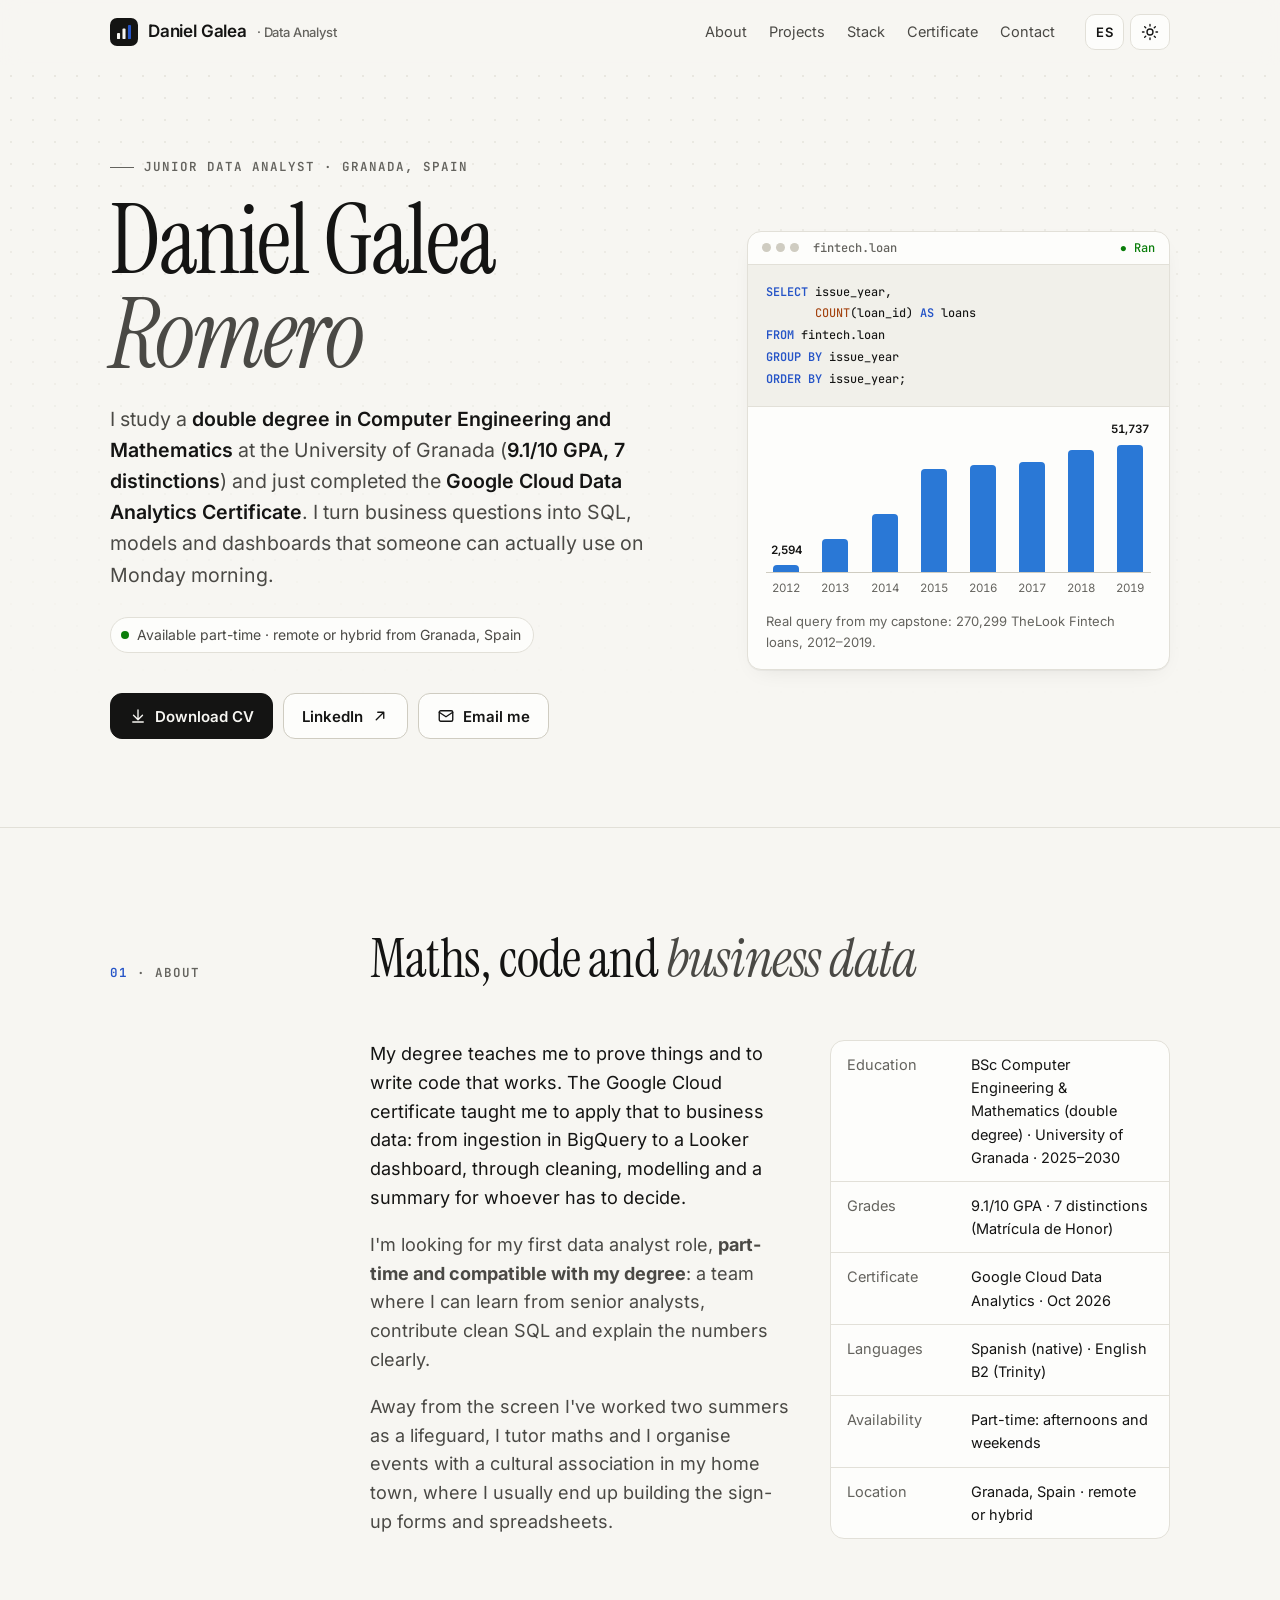
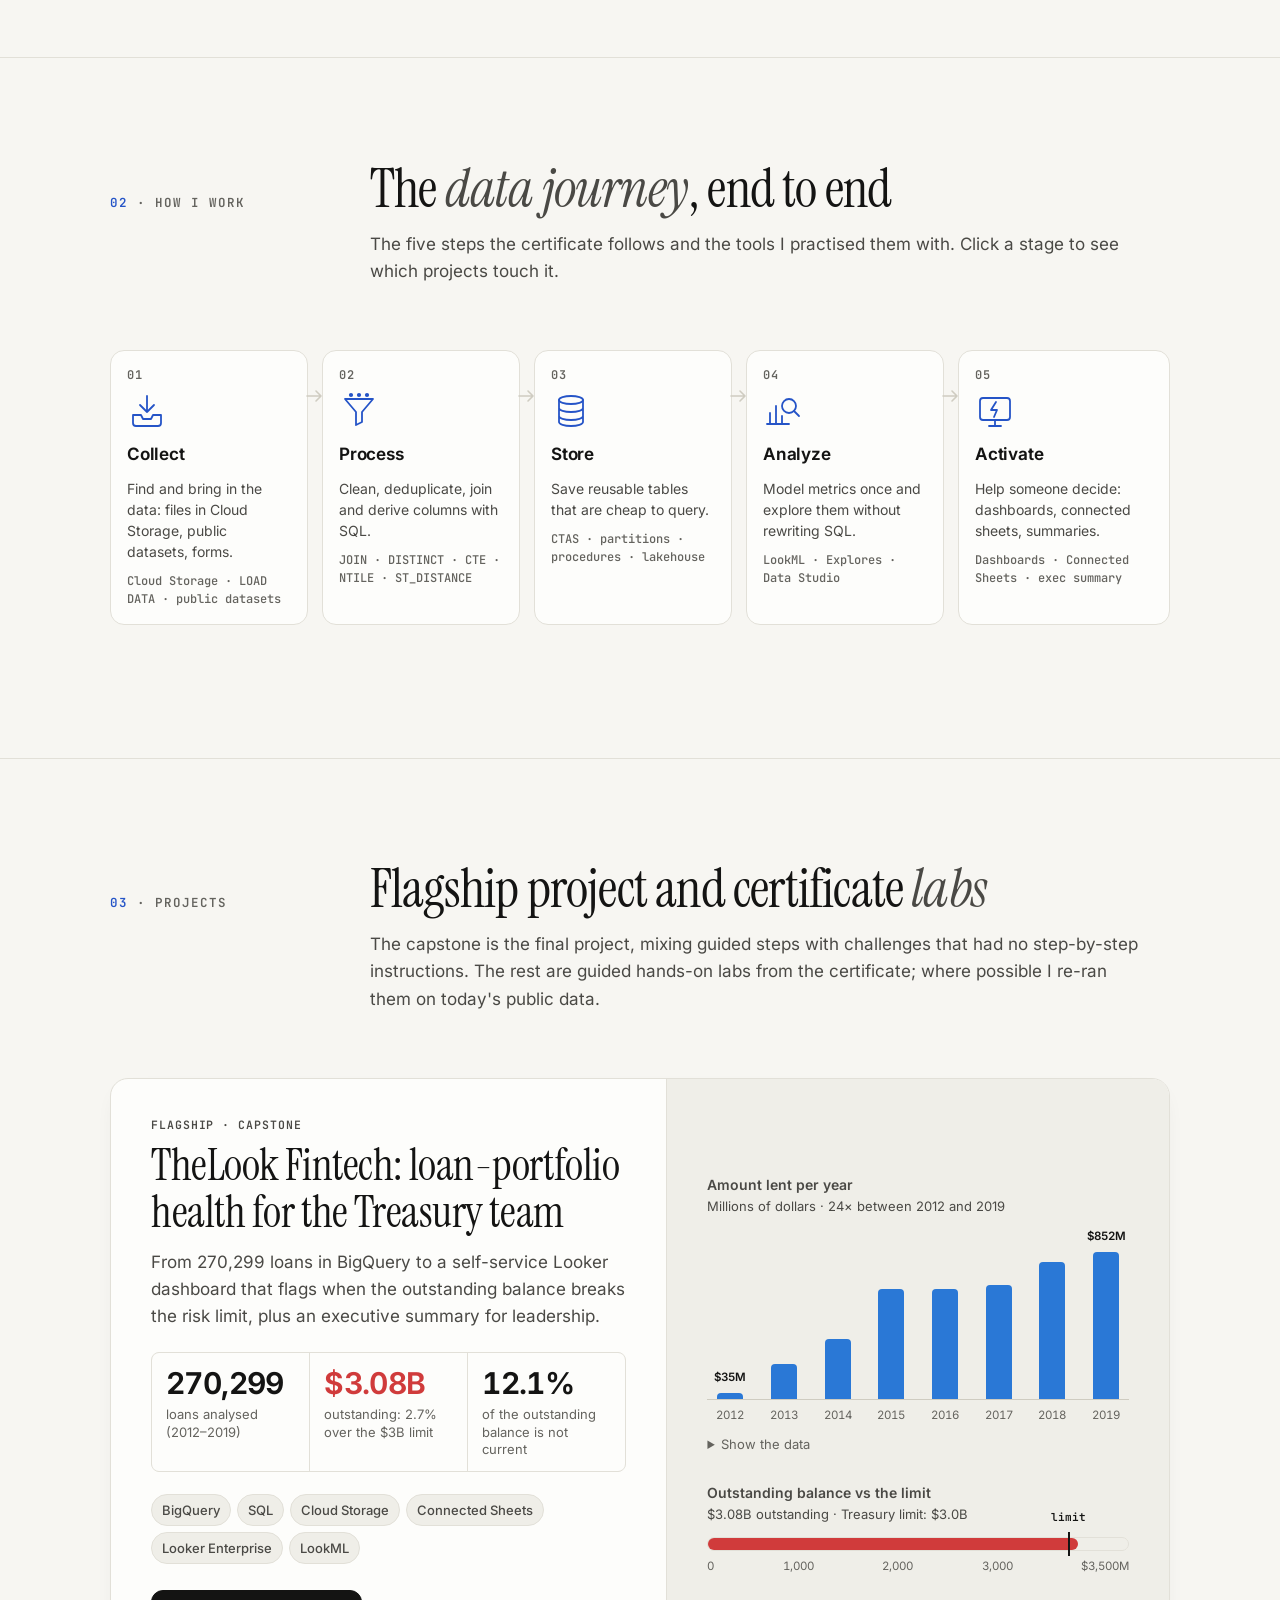
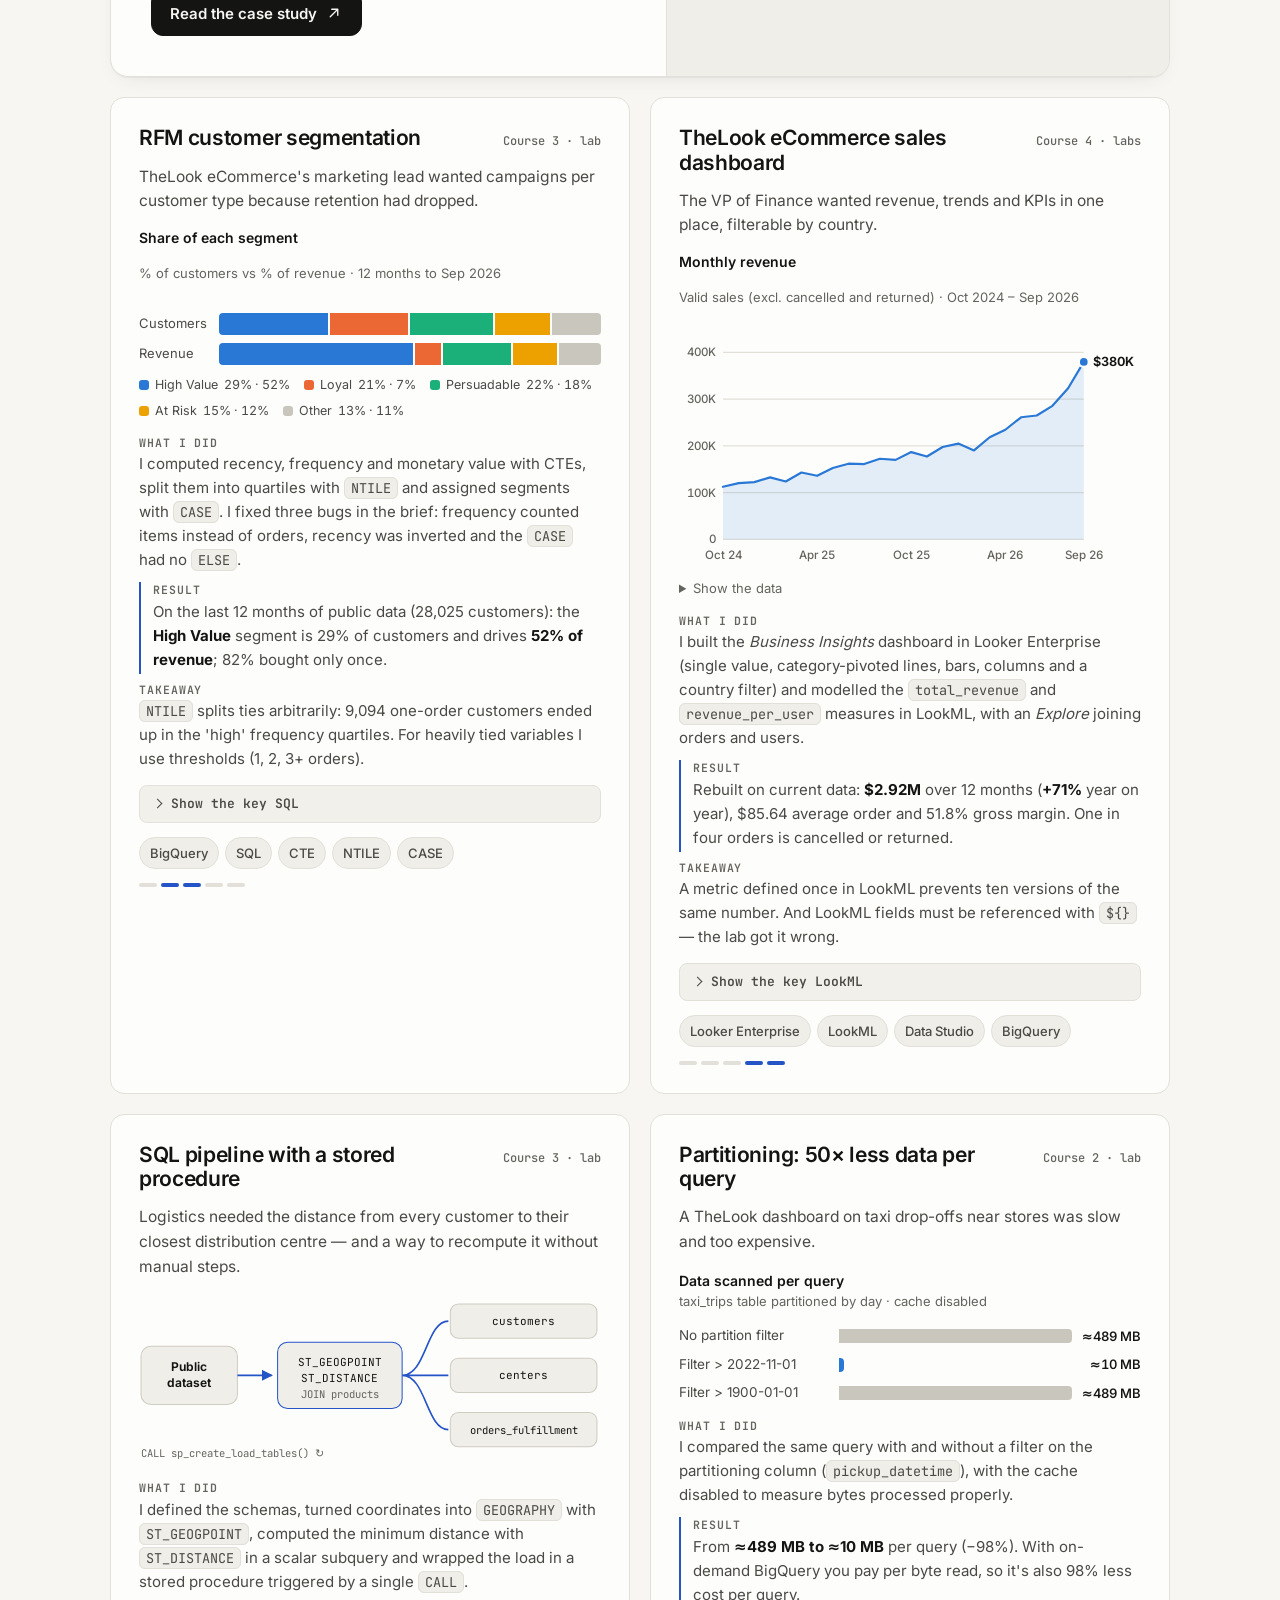
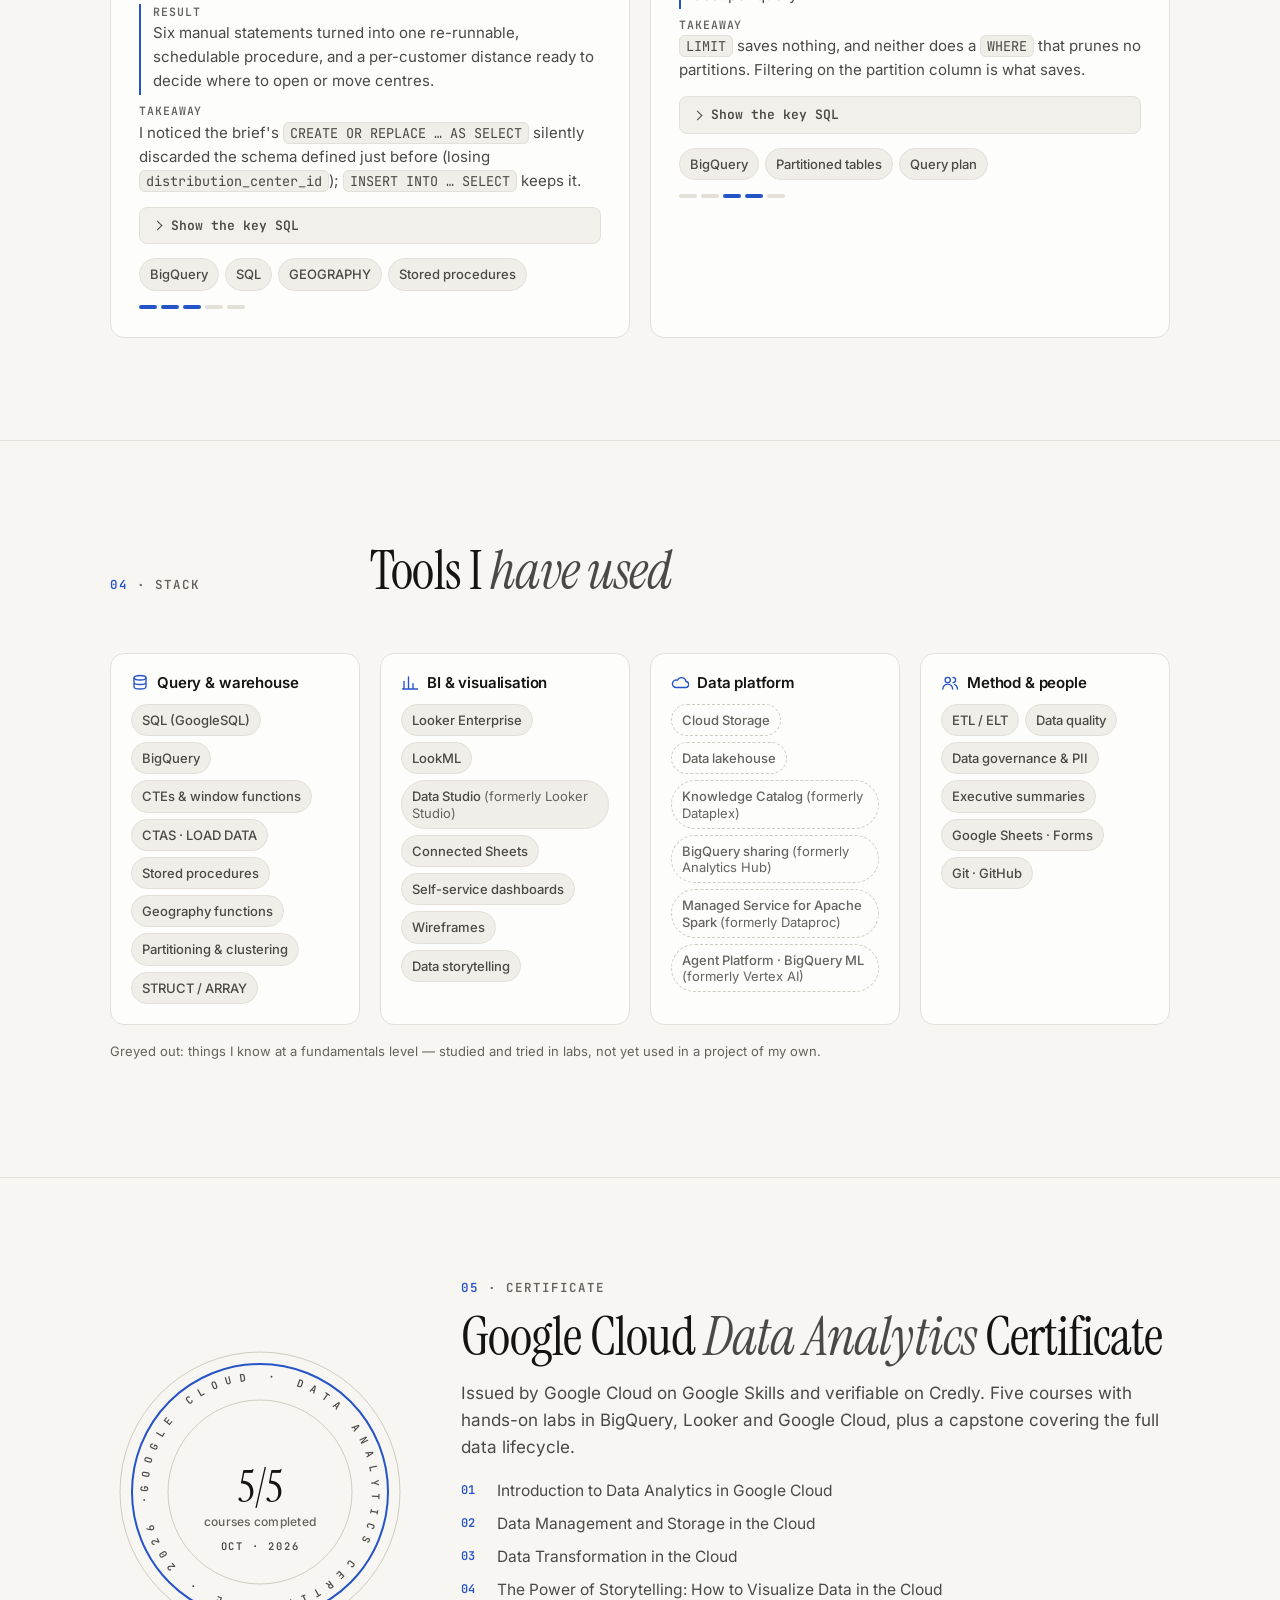
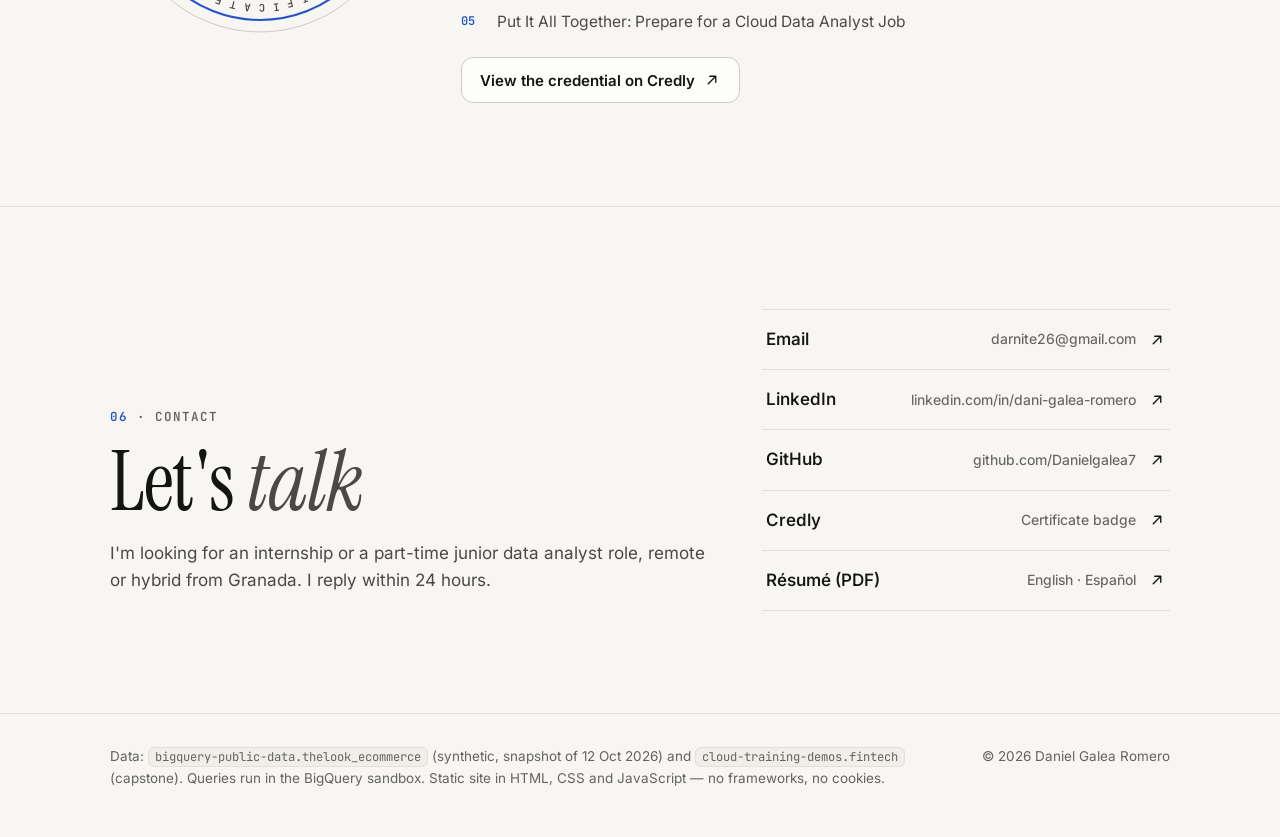
==== en/index.html @ 813756c8 "Portfolio de datos: caso TheLook Fintech, proyectos y CV (ES/EN) Co-Authored-By: Claude Opus 5.5 <no" ====
<!doctype html>
<html lang="en">
<head>
<meta charset="utf-8">
<meta name="viewport" content="width=device-width, initial-scale=1">
<title>Daniel Galea Romero · Junior Data Analyst (Google Cloud)</title>
<meta name="description" content="Portfolio of Daniel Galea Romero: Computer Engineering &amp; Mathematics student (University of Granada) with the Google Cloud Data Analytics Certificate. SQL, BigQuery, Looker and LookML on real data.">
<link rel="canonical" href="https://danielgalea7.github.io/en/">
<link rel="alternate" hreflang="en" href="https://danielgalea7.github.io/en/">
<link rel="alternate" hreflang="es" href="https://danielgalea7.github.io/">
<link rel="alternate" hreflang="x-default" href="https://danielgalea7.github.io/">
<meta name="theme-color" content="#f7f6f2" media="(prefers-color-scheme: light)">
<meta name="theme-color" content="#121211" media="(prefers-color-scheme: dark)">
<meta name="color-scheme" content="light dark">
<meta property="og:type" content="website">
<meta property="og:site_name" content="Daniel Galea Romero">
<meta property="og:title" content="Daniel Galea Romero · Junior Data Analyst (Google Cloud)">
<meta property="og:description" content="Portfolio of Daniel Galea Romero: Computer Engineering &amp; Mathematics student (University of Granada) with the Google Cloud Data Analytics Certificate. SQL, BigQuery, Looker and LookML on real data.">
<meta property="og:url" content="https://danielgalea7.github.io/en/">
<meta property="og:image" content="https://danielgalea7.github.io/assets/img/og-en.png">
<meta property="og:image:width" content="1200">
<meta property="og:image:height" content="630">
<meta property="og:image:alt" content="Daniel Galea Romero · Junior Data Analyst (Google Cloud)">
<meta property="og:locale" content="en_GB">
<meta name="twitter:card" content="summary_large_image">
<meta name="twitter:title" content="Daniel Galea Romero · Junior Data Analyst (Google Cloud)">
<meta name="twitter:description" content="Portfolio of Daniel Galea Romero: Computer Engineering &amp; Mathematics student (University of Granada) with the Google Cloud Data Analytics Certificate. SQL, BigQuery, Looker and LookML on real data.">
<meta name="twitter:image" content="https://danielgalea7.github.io/assets/img/og-en.png">
<link rel="icon" href="/favicon.svg" type="image/svg+xml">
<link rel="icon" href="/favicon.ico" sizes="32x32">
<link rel="apple-touch-icon" href="/apple-touch-icon.png">
<link rel="preload" href="/assets/fonts/inter-latin-wght-normal.woff2" as="font" type="font/woff2" crossorigin>
<link rel="preload" href="/assets/fonts/instrument-serif-latin-400-normal.woff2" as="font" type="font/woff2" crossorigin>
<link rel="stylesheet" href="/assets/css/site.css?v=1">
<script>try{var t=localStorage.getItem("theme");if(t)document.documentElement.setAttribute("data-theme",t)}catch(e){}document.documentElement.classList.add("js");</script>
<script type="application/ld+json">{"@context": "https://schema.org", "@type": "Person", "name": "Daniel Galea Romero", "jobTitle": "Junior Data Analyst", "url": "https://danielgalea7.github.io/", "email": "mailto:darnite26@gmail.com", "address": {"@type": "PostalAddress", "addressLocality": "Granada", "addressCountry": "ES"}, "alumniOf": {"@type": "CollegeOrUniversity", "name": "Universidad de Granada"}, "knowsAbout": ["SQL", "BigQuery", "Looker", "LookML", "Data analysis", "Google Cloud"], "sameAs": ["https://www.linkedin.com/in/dani-galea-romero-060941371/", "https://github.com/Danielgalea7", "https://www.credly.com/badges/53fe75b2-e19a-4265-aa9f-7e4d497fc33a/public_url"]}</script>
</head>
<body>
<a class="skip" href="#main">Skip to content</a>
<header class="site-header">
  <div class="wrap">
    <a class="brand" href="/en/"><svg class="brand-mark" viewBox="0 0 32 32" aria-hidden="true"><rect width="32" height="32" rx="8" fill="currentColor"/><rect x="8" y="17" width="3.5" height="7" rx="1" fill="var(--bg)"/><rect x="14.25" y="12" width="3.5" height="12" rx="1" fill="var(--bg)"/><rect x="20.5" y="8" width="3.5" height="16" rx="1" fill="var(--accent)"/></svg><span>Daniel Galea</span><small>· Data Analyst</small><span class="sr-only"> · home</span></a>
    <nav class="nav" aria-label="Sections"><a href="#sobre-mi">About</a><a href="#proyectos">Projects</a><a href="#stack">Stack</a><a href="#certificado">Certificate</a><a href="#contacto">Contact</a></nav>
    <div class="tools">
      <a class="lang" href="/" hreflang="es" lang="es" title="Leer en español"><span aria-hidden="true">ES</span><span class="sr-only">ES · Leer en español</span></a>
      <button class="icon-btn theme-toggle" type="button" aria-label="Switch between light and dark theme"><span class="sun"><svg viewBox="0 0 24 24" fill="none" stroke="currentColor" stroke-width="1.8" stroke-linecap="round" stroke-linejoin="round" aria-hidden="true" focusable="false"><circle cx="12" cy="12" r="4"/><path d="M12 2v2M12 20v2M4.9 4.9l1.4 1.4M17.7 17.7l1.4 1.4M2 12h2M20 12h2M4.9 19.1l1.4-1.4M17.7 6.3l1.4-1.4"/></svg></span><span class="moon"><svg viewBox="0 0 24 24" fill="none" stroke="currentColor" stroke-width="1.8" stroke-linecap="round" stroke-linejoin="round" aria-hidden="true" focusable="false"><path d="M20.5 14.5A8.5 8.5 0 0 1 9.5 3.5a8.5 8.5 0 1 0 11 11z"/></svg></span></button>
    </div>
  </div>
</header>

<main id="main">
  <section class="hero">
    <div class="wrap hero-grid">
      <div>
        <p class="eyebrow">Junior Data Analyst · Granada, Spain</p>
        <h1>Daniel Galea <em>Romero</em></h1>
        <p class="lead">I study a <strong>double degree in Computer Engineering and Mathematics</strong> at the University of Granada (<strong>9.1/10 GPA, 7 distinctions</strong>) and just completed the <strong>Google Cloud Data Analytics Certificate</strong>. I turn business questions into SQL, models and dashboards that someone can actually use on Monday morning.</p>
        <p class="pill"><span class="pulse" aria-hidden="true"></span>Available part-time · remote or hybrid from Granada, Spain</p>
        <div class="cta">
          <a class="btn primary" href="/cv/daniel-galea-romero-cv-en.pdf" download><svg viewBox="0 0 24 24" fill="none" stroke="currentColor" stroke-width="1.8" stroke-linecap="round" stroke-linejoin="round" aria-hidden="true" focusable="false"><path d="M12 4v12M6 11l6 6 6-6M5 20h14"/></svg>Download CV</a>
          <a class="btn" href="https://www.linkedin.com/in/dani-galea-romero-060941371/" rel="me noopener" target="_blank">LinkedIn<svg viewBox="0 0 24 24" fill="none" stroke="currentColor" stroke-width="1.8" stroke-linecap="round" stroke-linejoin="round" aria-hidden="true" focusable="false"><path d="M7 17 17 7M9 7h8v8"/></svg></a>
          <a class="btn" href="mailto:darnite26@gmail.com"><svg viewBox="0 0 24 24" fill="none" stroke="currentColor" stroke-width="1.8" stroke-linecap="round" stroke-linejoin="round" aria-hidden="true" focusable="false"><rect x="3" y="5" width="18" height="14" rx="2"/><path d="m3 7 9 6 9-6"/></svg>Email me</a>
        </div>
      </div>
      <figure class="qcard rv" aria-labelledby="qcap-en">
        <div class="qcard-bar"><span class="dots" aria-hidden="true"><i></i><i></i><i></i></span>fintech.loan<span class="run">● Ran</span></div>
        <div class="codewrap"><pre tabindex="0"><code class="language-sql"><span class="k">SELECT</span> issue_year,
       <span class="f">COUNT</span>(loan_id) <span class="k">AS</span> loans
<span class="k">FROM</span> fintech.loan
<span class="k">GROUP</span> <span class="k">BY</span> issue_year
<span class="k">ORDER</span> <span class="k">BY</span> issue_year;</code></pre></div>
        <div class="qbody"><div class="chart reveal"><div class="cols" style="height:150px" aria-hidden="true"><div class="col" style="--h:5.01%" data-tip="&lt;b&gt;2012&lt;/b&gt;&lt;br&gt;2,594 loans"><span class="cv">2,594</span><span class="cb"></span></div><div class="col" style="--h:26.02%" data-tip="&lt;b&gt;2013&lt;/b&gt;&lt;br&gt;13,460 loans"><span class="cb"></span></div><div class="col" style="--h:45.33%" data-tip="&lt;b&gt;2014&lt;/b&gt;&lt;br&gt;23,453 loans"><span class="cb"></span></div><div class="col" style="--h:81.02%" data-tip="&lt;b&gt;2015&lt;/b&gt;&lt;br&gt;41,919 loans"><span class="cb"></span></div><div class="col" style="--h:83.82%" data-tip="&lt;b&gt;2016&lt;/b&gt;&lt;br&gt;43,368 loans"><span class="cb"></span></div><div class="col" style="--h:85.89%" data-tip="&lt;b&gt;2017&lt;/b&gt;&lt;br&gt;44,435 loans"><span class="cb"></span></div><div class="col" style="--h:95.35%" data-tip="&lt;b&gt;2018&lt;/b&gt;&lt;br&gt;49,333 loans"><span class="cb"></span></div><div class="col" style="--h:100.00%" data-tip="&lt;b&gt;2019&lt;/b&gt;&lt;br&gt;51,737 loans"><span class="cv">51,737</span><span class="cb"></span></div></div><div class="cols-x" aria-hidden="true"><span>2012</span><span>2013</span><span>2014</span><span>2015</span><span>2016</span><span>2017</span><span>2018</span><span>2019</span></div></div></div>
        <figcaption id="qcap-en">Real query from my capstone: 270,299 TheLook Fintech loans, 2012–2019.</figcaption>
      </figure>
    </div>
  </section>

  <section class="section" id="sobre-mi" aria-labelledby="about-h">
    <div class="wrap">
      <div class="section-head"><p class="kicker"><b>01</b> · About</p><h2 id="about-h">Maths, code and <em>business data</em></h2></div>
      <div class="about">
        <div class="spacer"></div>
        <div class="text rv"><p>My degree teaches me to prove things and to write code that works. The Google Cloud certificate taught me to apply that to business data: from ingestion in BigQuery to a Looker dashboard, through cleaning, modelling and a summary for whoever has to decide.</p><p>I'm looking for my first data analyst role, <strong>part-time and compatible with my degree</strong>: a team where I can learn from senior analysts, contribute clean SQL and explain the numbers clearly.</p><p>Away from the screen I've worked two summers as a lifeguard, I tutor maths and I organise events with a cultural association in my home town, where I usually end up building the sign-up forms and spreadsheets.</p></div>
        <dl class="facts rv"><div><dt>Education</dt><dd>BSc Computer Engineering & Mathematics (double degree) · University of Granada · 2025–2030</dd></div><div><dt>Grades</dt><dd>9.1/10 GPA · 7 distinctions (Matrícula de Honor)</dd></div><div><dt>Certificate</dt><dd>Google Cloud Data Analytics · Oct 2026</dd></div><div><dt>Languages</dt><dd>Spanish (native) · English B2 (Trinity)</dd></div><div><dt>Availability</dt><dd>Part-time: afternoons and weekends</dd></div><div><dt>Location</dt><dd>Granada, Spain · remote or hybrid</dd></div></dl>
      </div>
    </div>
  </section>

  <section class="section" id="data-journey" aria-labelledby="journey-h">
    <div class="wrap">
      <div class="section-head"><p class="kicker"><b>02</b> · How I work</p><div><h2 id="journey-h">The <em>data journey</em>, end to end</h2><p class="section-intro">The five steps the certificate follows and the tools I practised them with. Click a stage to see which projects touch it.</p></div></div>
      <ol class="journey"><li><button class="stage" type="button" data-stage="collect" aria-pressed="false">
          <span class="idx">01</span><span class="ico"><svg viewBox="0 0 40 40" fill="none" stroke="currentColor" stroke-width="1.8" stroke-linecap="round" stroke-linejoin="round" aria-hidden="true"><path d="M20 5v16M13 14l7 7 7-7"/><path d="M6 24h8l2 4h8l2-4h8v8a3 3 0 0 1-3 3H9a3 3 0 0 1-3-3z"/></svg></span><span class="name">Collect</span>
          <span class="what">Find and bring in the data: files in Cloud Storage, public datasets, forms.</span><span class="tools-l">Cloud Storage · LOAD DATA · public datasets</span></button><svg class="link" viewBox="0 0 18 16" aria-hidden="true"><path d="M1 8h14M10 3l5 5-5 5" fill="none" stroke="currentColor" stroke-width="1.6" stroke-linecap="round" stroke-linejoin="round"/></svg></li><li><button class="stage" type="button" data-stage="process" aria-pressed="false">
          <span class="idx">02</span><span class="ico"><svg viewBox="0 0 40 40" fill="none" stroke="currentColor" stroke-width="1.8" stroke-linecap="round" stroke-linejoin="round" aria-hidden="true"><path d="M6 8h28l-11 13v10l-6 3V21z"/><circle cx="12" cy="4" r="1.2" fill="currentColor"/><circle cx="20" cy="4" r="1.2" fill="currentColor"/><circle cx="28" cy="4" r="1.2" fill="currentColor"/></svg></span><span class="name">Process</span>
          <span class="what">Clean, deduplicate, join and derive columns with SQL.</span><span class="tools-l">JOIN · DISTINCT · CTE · NTILE · ST_DISTANCE</span></button><svg class="link" viewBox="0 0 18 16" aria-hidden="true"><path d="M1 8h14M10 3l5 5-5 5" fill="none" stroke="currentColor" stroke-width="1.6" stroke-linecap="round" stroke-linejoin="round"/></svg></li><li><button class="stage" type="button" data-stage="store" aria-pressed="false">
          <span class="idx">03</span><span class="ico"><svg viewBox="0 0 40 40" fill="none" stroke="currentColor" stroke-width="1.8" stroke-linecap="round" stroke-linejoin="round" aria-hidden="true"><ellipse cx="20" cy="9" rx="12" ry="4"/><path d="M8 9v8c0 2.2 5.4 4 12 4s12-1.8 12-4V9M8 17v8c0 2.2 5.4 4 12 4s12-1.8 12-4v-8M8 25v6c0 2.2 5.4 4 12 4s12-1.8 12-4v-6"/></svg></span><span class="name">Store</span>
          <span class="what">Save reusable tables that are cheap to query.</span><span class="tools-l">CTAS · partitions · procedures · lakehouse</span></button><svg class="link" viewBox="0 0 18 16" aria-hidden="true"><path d="M1 8h14M10 3l5 5-5 5" fill="none" stroke="currentColor" stroke-width="1.6" stroke-linecap="round" stroke-linejoin="round"/></svg></li><li><button class="stage" type="button" data-stage="analyze" aria-pressed="false">
          <span class="idx">04</span><span class="ico"><svg viewBox="0 0 40 40" fill="none" stroke="currentColor" stroke-width="1.8" stroke-linecap="round" stroke-linejoin="round" aria-hidden="true"><path d="M7 33V22M13 33V15M19 33v-8"/><circle cx="26" cy="15" r="7"/><path d="m31 20 5 5"/><path d="M4 33h22"/></svg></span><span class="name">Analyze</span>
          <span class="what">Model metrics once and explore them without rewriting SQL.</span><span class="tools-l">LookML · Explores · Data Studio</span></button><svg class="link" viewBox="0 0 18 16" aria-hidden="true"><path d="M1 8h14M10 3l5 5-5 5" fill="none" stroke="currentColor" stroke-width="1.6" stroke-linecap="round" stroke-linejoin="round"/></svg></li><li><button class="stage" type="button" data-stage="activate" aria-pressed="false">
          <span class="idx">05</span><span class="ico"><svg viewBox="0 0 40 40" fill="none" stroke="currentColor" stroke-width="1.8" stroke-linecap="round" stroke-linejoin="round" aria-hidden="true"><rect x="5" y="7" width="30" height="22" rx="3"/><path d="M14 35h12M20 29v6"/><path d="m21 11-5 8h6l-3 7"/></svg></span><span class="name">Activate</span>
          <span class="what">Help someone decide: dashboards, connected sheets, summaries.</span><span class="tools-l">Dashboards · Connected Sheets · exec summary</span></button><svg class="link" viewBox="0 0 18 16" aria-hidden="true"><path d="M1 8h14M10 3l5 5-5 5" fill="none" stroke="currentColor" stroke-width="1.6" stroke-linecap="round" stroke-linejoin="round"/></svg></li></ol>
      <p class="journey-hint"><button type="button" data-journey-reset hidden>Show all projects</button></p>
    </div>
  </section>

  <section class="section" id="proyectos" aria-labelledby="proj-h">
    <div class="wrap">
      <div class="section-head"><p class="kicker"><b>03</b> · Projects</p><div><h2 id="proj-h">Flagship project and certificate <em>labs</em></h2><p class="section-intro">The capstone is the final project, mixing guided steps with challenges that had no step-by-step instructions. The rest are guided hands-on labs from the certificate; where possible I re-ran them on today's public data.</p></div></div>
      <article class="featured rv" id="p-capstone" data-stages="collect process store analyze activate">
        <div class="fx">
          <p class="tag">Flagship · capstone</p>
          <h3>TheLook Fintech: loan-portfolio health for the Treasury team</h3>
          <p>From 270,299 loans in BigQuery to a self-service Looker dashboard that flags when the outstanding balance breaks the risk limit, plus an executive summary for leadership.</p>
          <div class="kpis"><div class="kpi"><div class="v">270,299</div><div class="l">loans analysed (2012–2019)</div></div><div class="kpi"><div class="v alert">$3.08B</div><div class="l">outstanding: 2.7% over the $3B limit</div></div><div class="kpi"><div class="v">12.1%</div><div class="l">of the outstanding balance is not current</div></div></div>
          <ul class="chips" aria-label="Tools"><li class="chip">BigQuery</li><li class="chip">SQL</li><li class="chip">Cloud Storage</li><li class="chip">Connected Sheets</li><li class="chip">Looker Enterprise</li><li class="chip">LookML</li></ul>
          <div class="cta"><a class="btn primary" href="/en/case-study/thelook-fintech/">Read the case study<svg viewBox="0 0 24 24" fill="none" stroke="currentColor" stroke-width="1.8" stroke-linecap="round" stroke-linejoin="round" aria-hidden="true" focusable="false"><path d="M7 17 17 7M9 7h8v8"/></svg></a></div>
        </div>
        <div class="fx viz"><div class="chart reveal"><p class="ctitle">Amount lent per year</p><p class="csub">Millions of dollars · 24× between 2012 and 2019</p><div class="cols" style="height:170px" aria-hidden="true"><div class="col" style="--h:4.16%" data-tip="&lt;b&gt;2012&lt;/b&gt;&lt;br&gt;$35.5M"><span class="cv">$35M</span><span class="cb"></span></div><div class="col" style="--h:23.39%" data-tip="&lt;b&gt;2013&lt;/b&gt;&lt;br&gt;$199.4M"><span class="cb"></span></div><div class="col" style="--h:40.86%" data-tip="&lt;b&gt;2014&lt;/b&gt;&lt;br&gt;$348.3M"><span class="cb"></span></div><div class="col" style="--h:75.02%" data-tip="&lt;b&gt;2015&lt;/b&gt;&lt;br&gt;$639.4M"><span class="cb"></span></div><div class="col" style="--h:74.93%" data-tip="&lt;b&gt;2016&lt;/b&gt;&lt;br&gt;$638.6M"><span class="cb"></span></div><div class="col" style="--h:77.51%" data-tip="&lt;b&gt;2017&lt;/b&gt;&lt;br&gt;$660.7M"><span class="cb"></span></div><div class="col" style="--h:92.90%" data-tip="&lt;b&gt;2018&lt;/b&gt;&lt;br&gt;$791.9M"><span class="cb"></span></div><div class="col" style="--h:100.00%" data-tip="&lt;b&gt;2019&lt;/b&gt;&lt;br&gt;$852.4M"><span class="cv">$852M</span><span class="cb"></span></div></div><div class="cols-x" aria-hidden="true"><span>2012</span><span>2013</span><span>2014</span><span>2015</span><span>2016</span><span>2017</span><span>2018</span><span>2019</span></div><details class="table"><summary>Show the data</summary><table><thead><tr><th>Year</th><th class="r">Amount</th></tr></thead><tbody><tr><td>2012</td><td class="r">$35M</td></tr><tr><td>2013</td><td class="r">$199M</td></tr><tr><td>2014</td><td class="r">$348M</td></tr><tr><td>2015</td><td class="r">$639M</td></tr><tr><td>2016</td><td class="r">$639M</td></tr><tr><td>2017</td><td class="r">$661M</td></tr><tr><td>2018</td><td class="r">$792M</td></tr><tr><td>2019</td><td class="r">$852M</td></tr></tbody></table></details></div><div class="chart"><p class="ctitle">Outstanding balance vs the limit</p>
      <p class="csub">$3.08B outstanding · Treasury limit: $3.0B</p>
      <div class="meter" role="img" aria-label="$3.08 billion outstanding against a $3.0 billion limit">
        <div class="track"><div class="fill" style="--v:88.02%"></div><div class="mark" style="--t:85.71%"><span>limit</span></div></div>
        <div class="scale"><span>0</span><span>1,000</span><span>2,000</span><span>3,000</span><span>$3,500M</span></div>
      </div></div></div>
      </article>
      <div class="projects" style="margin-top:20px">
<article class="project rv" id="p-rfm" data-stages="process store">
  <header><h3>RFM customer segmentation</h3><span class="src">Course 3 · lab</span></header>
  <p class="pdesc">TheLook eCommerce's marketing lead wanted campaigns per customer type because retention had dropped.</p>
  <p class="ctitle">Share of each segment</p><p class="csub">% of customers vs % of revenue · 12 months to Sep 2026</p><div class="chart"><div class="stack-row"><span>Customers</span><div class="stack"><span class="s1" style="flex:29.10" data-tip="High Value: 29.1"></span><span class="s2" style="flex:20.90" data-tip="Loyal: 20.9"></span><span class="s3" style="flex:22.20" data-tip="Persuadable: 22.2"></span><span class="s4" style="flex:14.70" data-tip="At Risk: 14.7"></span><span class="sm" style="flex:13.00" data-tip="Other: 13.0"></span></div></div><div class="stack-row"><span>Revenue</span><div class="stack"><span class="s1" style="flex:51.80" data-tip="High Value: 51.8"></span><span class="s2" style="flex:7.10" data-tip="Loyal: 7.1"></span><span class="s3" style="flex:18.00" data-tip="Persuadable: 18.0"></span><span class="s4" style="flex:12.00" data-tip="At Risk: 12.0"></span><span class="sm" style="flex:11.10" data-tip="Other: 11.1"></span></div></div><ul class="legend"><li><i class="s1"></i>High Value <span class="num">29% · 52%</span></li><li><i class="s2"></i>Loyal <span class="num">21% · 7%</span></li><li><i class="s3"></i>Persuadable <span class="num">22% · 18%</span></li><li><i class="s4"></i>At Risk <span class="num">15% · 12%</span></li><li><i class="sm"></i>Other <span class="num">13% · 11%</span></li></ul></div>
  <dl>
    <div><dt>What I did</dt><dd>I computed recency, frequency and monetary value with CTEs, split them into quartiles with <code>NTILE</code> and assigned segments with <code>CASE</code>. I fixed three bugs in the brief: frequency counted items instead of orders, recency was inverted and the <code>CASE</code> had no <code>ELSE</code>.</dd></div>
    <div class="result"><dt>Result</dt><dd>On the last 12 months of public data (28,025 customers): the <strong>High Value</strong> segment is 29% of customers and drives <strong>52% of revenue</strong>; 82% bought only once.</dd></div>
    <div><dt>Takeaway</dt><dd><code>NTILE</code> splits ties arbitrarily: 9,094 one-order customers ended up in the 'high' frequency quartiles. For heavily tied variables I use thresholds (1, 2, 3+ orders).</dd></div>
  </dl>
  <details class="sql"><summary>Show the key SQL</summary><div class="codewrap"><pre data-copy tabindex="0"><code class="language-sql"><span class="k">WITH</span> rfm_calc <span class="k">AS</span> (
  <span class="k">SELECT</span>
    o.user_id <span class="k">AS</span> customer_id,
    <span class="f">DATE_DIFF</span>(<span class="f">CURRENT_TIMESTAMP</span>(), <span class="f">MAX</span>(o.created_at), DAY) <span class="k">AS</span> recency,
    <span class="f">COUNT</span>(<span class="k">DISTINCT</span> o.order_id) <span class="k">AS</span> frequency,   <span class="c">-- fix 1: orders, not items</span>
    <span class="f">ROUND</span>(<span class="f">SUM</span>(oi.sale_price)) <span class="k">AS</span> monetary
  <span class="k">FROM</span> <span class="s">`thelook_ecommerce.orders`</span> o
  <span class="k">INNER</span> <span class="k">JOIN</span> <span class="s">`thelook_ecommerce.order_items`</span> oi
    <span class="k">ON</span> o.order_id = oi.order_id
  <span class="k">GROUP</span> <span class="k">BY</span> customer_id
),
rfm_quant <span class="k">AS</span> (
  <span class="k">SELECT</span>
    customer_id,
    <span class="f">NTILE</span>(<span class="n">4</span>) <span class="k">OVER</span> (<span class="k">ORDER</span> <span class="k">BY</span> recency <span class="k">DESC</span>) <span class="k">AS</span> recency_quantile,  <span class="c">-- fix 2: 4 = most recent</span>
    <span class="f">NTILE</span>(<span class="n">4</span>) <span class="k">OVER</span> (<span class="k">ORDER</span> <span class="k">BY</span> frequency) <span class="k">AS</span> frequency_quantile,
    <span class="f">NTILE</span>(<span class="n">4</span>) <span class="k">OVER</span> (<span class="k">ORDER</span> <span class="k">BY</span> monetary) <span class="k">AS</span> monetary_quantile
  <span class="k">FROM</span> rfm_calc
)
<span class="k">SELECT</span>
  customer_id,
  <span class="k">CASE</span>
    <span class="k">WHEN</span> monetary_quantile &gt;= <span class="n">3</span> <span class="k">AND</span> frequency_quantile &gt;= <span class="n">3</span> <span class="k">THEN</span> <span class="s">&quot;High Value Customer&quot;</span>
    <span class="k">WHEN</span> frequency_quantile &gt;= <span class="n">3</span> <span class="k">THEN</span> <span class="s">&quot;Loyal Customer&quot;</span>
    <span class="k">WHEN</span> recency_quantile &lt;= <span class="n">1</span> <span class="k">THEN</span> <span class="s">&quot;At Risk Customer&quot;</span>
    <span class="k">WHEN</span> recency_quantile &gt;= <span class="n">3</span> <span class="k">THEN</span> <span class="s">&quot;Persuadable Customer&quot;</span>
    <span class="k">ELSE</span> <span class="s">&quot;Other&quot;</span>                                                <span class="c">-- fix 3: no NULL segment</span>
  <span class="k">END</span> <span class="k">AS</span> customer_segment
<span class="k">FROM</span> rfm_quant;</code></pre></div></details>
  <ul class="chips" aria-label="Tools"><li class="chip">BigQuery</li><li class="chip">SQL</li><li class="chip">CTE</li><li class="chip">NTILE</li><li class="chip">CASE</li></ul>
  <div class="stages-mini" role="img" aria-label="Stages: Process, Store"><i class=""></i><i class="on"></i><i class="on"></i><i class=""></i><i class=""></i></div>
</article>
<article class="project rv" id="p-dash" data-stages="analyze activate">
  <header><h3>TheLook eCommerce sales dashboard</h3><span class="src">Course 4 · labs</span></header>
  <p class="pdesc">The VP of Finance wanted revenue, trends and KPIs in one place, filterable by country.</p>
  <p class="ctitle">Monthly revenue</p><p class="csub">Valid sales (excl. cancelled and returned) · Oct 2024 – Sep 2026</p><div class="chart"><svg class="linechart" viewBox="0 0 420 210" role="img" aria-labelledby="rev-en-t rev-en-d" data-points="[[40.0, 136.16, &quot;&lt;b&gt;Oct 2024&lt;/b&gt;&lt;br&gt;$112.6K \u00b7 1,405 orders&quot;], [54.26, 132.86, &quot;&lt;b&gt;Nov 2024&lt;/b&gt;&lt;br&gt;$120.3K \u00b7 1,430 orders&quot;], [68.52, 131.9, &quot;&lt;b&gt;Dec 2024&lt;/b&gt;&lt;br&gt;$122.6K \u00b7 1,479 orders&quot;], [82.78, 127.66, &quot;&lt;b&gt;Jan 2025&lt;/b&gt;&lt;br&gt;$132.6K \u00b7 1,553 orders&quot;], [97.04, 131.31, &quot;&lt;b&gt;Feb 2025&lt;/b&gt;&lt;br&gt;$124.0K \u00b7 1,467 orders&quot;], [111.3, 123.22, &quot;&lt;b&gt;Mar 2025&lt;/b&gt;&lt;br&gt;$143.0K \u00b7 1,634 orders&quot;], [125.57, 126.17, &quot;&lt;b&gt;Apr 2025&lt;/b&gt;&lt;br&gt;$136.1K \u00b7 1,663 orders&quot;], [139.83, 119.05, &quot;&lt;b&gt;May 2025&lt;/b&gt;&lt;br&gt;$152.8K \u00b7 1,799 orders&quot;], [154.09, 115.2, &quot;&lt;b&gt;Jun 2025&lt;/b&gt;&lt;br&gt;$161.9K \u00b7 1,868 orders&quot;], [168.35, 115.53, &quot;&lt;b&gt;Jul 2025&lt;/b&gt;&lt;br&gt;$161.1K \u00b7 1,930 orders&quot;], [182.61, 110.7, &quot;&lt;b&gt;Aug 2025&lt;/b&gt;&lt;br&gt;$172.5K \u00b7 1,989 orders&quot;], [196.87, 111.7, &quot;&lt;b&gt;Sep 2025&lt;/b&gt;&lt;br&gt;$170.1K \u00b7 1,934 orders&quot;], [211.13, 104.64, &quot;&lt;b&gt;Oct 2025&lt;/b&gt;&lt;br&gt;$186.7K \u00b7 2,172 orders&quot;], [225.39, 108.69, &quot;&lt;b&gt;Nov 2025&lt;/b&gt;&lt;br&gt;$177.2K \u00b7 2,145 orders&quot;], [239.65, 100.02, &quot;&lt;b&gt;Dec 2025&lt;/b&gt;&lt;br&gt;$197.6K \u00b7 2,311 orders&quot;], [253.91, 96.9, &quot;&lt;b&gt;Jan 2026&lt;/b&gt;&lt;br&gt;$204.9K \u00b7 2,460 orders&quot;], [268.17, 103.1, &quot;&lt;b&gt;Feb 2026&lt;/b&gt;&lt;br&gt;$190.4K \u00b7 2,241 orders&quot;], [282.43, 91.12, &quot;&lt;b&gt;Mar 2026&lt;/b&gt;&lt;br&gt;$218.5K \u00b7 2,579 orders&quot;], [296.7, 84.32, &quot;&lt;b&gt;Apr 2026&lt;/b&gt;&lt;br&gt;$234.5K \u00b7 2,739 orders&quot;], [310.96, 72.98, &quot;&lt;b&gt;May 2026&lt;/b&gt;&lt;br&gt;$261.2K \u00b7 3,069 orders&quot;], [325.22, 71.36, &quot;&lt;b&gt;Jun 2026&lt;/b&gt;&lt;br&gt;$265.0K \u00b7 3,169 orders&quot;], [339.48, 62.56, &quot;&lt;b&gt;Jul 2026&lt;/b&gt;&lt;br&gt;$285.7K \u00b7 3,456 orders&quot;], [353.74, 46.63, &quot;&lt;b&gt;Aug 2026&lt;/b&gt;&lt;br&gt;$323.2K \u00b7 3,885 orders&quot;], [368.0, 22.64, &quot;&lt;b&gt;Sep 2026&lt;/b&gt;&lt;br&gt;$379.7K \u00b7 4,518 orders&quot;]]"><title id="rev-en-t">TheLook eCommerce monthly revenue</title><desc id="rev-en-d">24-month line from October 2024 to September 2026, growing from $113K to $380K per month.</desc><g class="grid"><line x1="40" x2="368" y1="184.0" y2="184.0"/><line x1="40" x2="368" y1="141.5" y2="141.5"/><line x1="40" x2="368" y1="99.0" y2="99.0"/><line x1="40" x2="368" y1="56.5" y2="56.5"/><line x1="40" x2="368" y1="14.0" y2="14.0"/></g><g class="axis"><text x="34" y="187.5" text-anchor="end">0</text><text x="34" y="145.0" text-anchor="end">100K</text><text x="34" y="102.5" text-anchor="end">200K</text><text x="34" y="60.0" text-anchor="end">300K</text><text x="34" y="17.5" text-anchor="end">400K</text><text x="40.0" y="202" text-anchor="middle">Oct 24</text><text x="125.57" y="202" text-anchor="middle">Apr 25</text><text x="211.13" y="202" text-anchor="middle">Oct 25</text><text x="296.7" y="202" text-anchor="middle">Apr 26</text><text x="368.0" y="202" text-anchor="middle">Sep 26</text></g><path class="area" d="M40.0,136.16 L54.26,132.86 L68.52,131.9 L82.78,127.66 L97.04,131.31 L111.3,123.22 L125.57,126.17 L139.83,119.05 L154.09,115.2 L168.35,115.53 L182.61,110.7 L196.87,111.7 L211.13,104.64 L225.39,108.69 L239.65,100.02 L253.91,96.9 L268.17,103.1 L282.43,91.12 L296.7,84.32 L310.96,72.98 L325.22,71.36 L339.48,62.56 L353.74,46.63 L368.0,22.64 L368.0,184 L40.0,184 Z"/><path class="ln" d="M40.0,136.16 L54.26,132.86 L68.52,131.9 L82.78,127.66 L97.04,131.31 L111.3,123.22 L125.57,126.17 L139.83,119.05 L154.09,115.2 L168.35,115.53 L182.61,110.7 L196.87,111.7 L211.13,104.64 L225.39,108.69 L239.65,100.02 L253.91,96.9 L268.17,103.1 L282.43,91.12 L296.7,84.32 L310.96,72.98 L325.22,71.36 L339.48,62.56 L353.74,46.63 L368.0,22.64"/><line class="xh" x1="0" x2="0" y1="14" y2="184"/><circle class="end" cx="368.0" cy="22.64" r="4.5"/><text class="endlabel" x="376.0" y="26.64">$380K</text><circle class="hov" cx="368.0" cy="22.64" r="5"/></svg><details class="table"><summary>Show the data</summary><table><thead><tr><th>Month</th><th class="r">Revenue ($)</th><th class="r">Orders</th></tr></thead><tbody><tr><td>2024-10</td><td class="r">112,558</td><td class="r">1,405</td></tr><tr><td>2024-11</td><td class="r">120,327</td><td class="r">1,430</td></tr><tr><td>2024-12</td><td class="r">122,593</td><td class="r">1,479</td></tr><tr><td>2025-01</td><td class="r">132,573</td><td class="r">1,553</td></tr><tr><td>2025-02</td><td class="r">123,981</td><td class="r">1,467</td></tr><tr><td>2025-03</td><td class="r">143,005</td><td class="r">1,634</td></tr><tr><td>2025-04</td><td class="r">136,078</td><td class="r">1,663</td></tr><tr><td>2025-05</td><td class="r">152,815</td><td class="r">1,799</td></tr><tr><td>2025-06</td><td class="r">161,886</td><td class="r">1,868</td></tr><tr><td>2025-07</td><td class="r">161,106</td><td class="r">1,930</td></tr><tr><td>2025-08</td><td class="r">172,479</td><td class="r">1,989</td></tr><tr><td>2025-09</td><td class="r">170,112</td><td class="r">1,934</td></tr><tr><td>2025-10</td><td class="r">186,723</td><td class="r">2,172</td></tr><tr><td>2025-11</td><td class="r">177,208</td><td class="r">2,145</td></tr><tr><td>2025-12</td><td class="r">197,591</td><td class="r">2,311</td></tr><tr><td>2026-01</td><td class="r">204,944</td><td class="r">2,460</td></tr><tr><td>2026-02</td><td class="r">190,355</td><td class="r">2,241</td></tr><tr><td>2026-03</td><td class="r">218,543</td><td class="r">2,579</td></tr><tr><td>2026-04</td><td class="r">234,543</td><td class="r">2,739</td></tr><tr><td>2026-05</td><td class="r">261,216</td><td class="r">3,069</td></tr><tr><td>2026-06</td><td class="r">265,042</td><td class="r">3,169</td></tr><tr><td>2026-07</td><td class="r">285,746</td><td class="r">3,456</td></tr><tr><td>2026-08</td><td class="r">323,227</td><td class="r">3,885</td></tr><tr><td>2026-09</td><td class="r">379,669</td><td class="r">4,518</td></tr></tbody></table></details></div>
  <dl>
    <div><dt>What I did</dt><dd>I built the <em>Business Insights</em> dashboard in Looker Enterprise (single value, category-pivoted lines, bars, columns and a country filter) and modelled the <code>total_revenue</code> and <code>revenue_per_user</code> measures in LookML, with an <em>Explore</em> joining orders and users.</dd></div>
    <div class="result"><dt>Result</dt><dd>Rebuilt on current data: <strong>$2.92M</strong> over 12 months (<strong>+71%</strong> year on year), $85.64 average order and 51.8% gross margin. One in four orders is cancelled or returned.</dd></div>
    <div><dt>Takeaway</dt><dd>A metric defined once in LookML prevents ten versions of the same number. And LookML fields must be referenced with <code>${}</code> — the lab got it wrong.</dd></div>
  </dl>
  <details class="sql"><summary>Show the key LookML</summary><div class="codewrap"><pre data-copy tabindex="0"><code class="language-lookml"><span class="c"># order_items.view</span>
<span class="k">measure</span>: total_revenue {
  <span class="k">type</span>: sum
  <span class="k">sql</span>: ${sale_price} ;;
}

<span class="c"># fixed: reference fields with ${} and avoid dividing by zero</span>
<span class="k">measure</span>: revenue_per_user {
  <span class="k">type</span>: number
  <span class="k">sql</span>: ${total_revenue} / NULLIF(${users.total_users}, <span class="n">0</span>) ;;
}

<span class="c"># model file</span>
<span class="k">explore</span>: order_items {
  <span class="k">join</span>: users {
    <span class="k">relationship</span>: many_to_one
    <span class="k">sql_on</span>: ${users.id} = ${order_items.user_id} ;;
  }
}</code></pre></div></details>
  <ul class="chips" aria-label="Tools"><li class="chip">Looker Enterprise</li><li class="chip">LookML</li><li class="chip">Data Studio</li><li class="chip">BigQuery</li></ul>
  <div class="stages-mini" role="img" aria-label="Stages: Analyze, Activate"><i class=""></i><i class=""></i><i class=""></i><i class="on"></i><i class="on"></i></div>
</article>
<article class="project rv" id="p-pipe" data-stages="collect process store">
  <header><h3>SQL pipeline with a stored procedure</h3><span class="src">Course 3 · lab</span></header>
  <p class="pdesc">Logistics needed the distance from every customer to their closest distribution centre — and a way to recompute it without manual steps.</p>
  <div class="chart"><svg class="arch-mini" viewBox="0 0 460 170" role="img" aria-labelledby="pipe-t-en"><title id="pipe-t-en">Pipeline flow: public tables, geography transformation, three target tables and a stored procedure that re-runs everything.</title><defs><marker id="ah-en" viewBox="0 0 8 8" refX="7" refY="4" markerWidth="7" markerHeight="7" orient="auto"><path d="M0 0l8 4-8 4z" fill="var(--accent)"/></marker></defs><rect x="2" y="50" width="96" height="58" rx="10" fill="var(--surface-2)" stroke="var(--line-strong)"/><text x="50" y="75" text-anchor="middle" font-size="12" font-weight="650" fill="var(--ink)" font-family="var(--sans)">Public</text><text x="50" y="91" text-anchor="middle" font-size="12" font-weight="650" fill="var(--ink)" font-family="var(--sans)">dataset</text><path d="M98 79h34" stroke="var(--accent)" stroke-width="1.6" fill="none" marker-end="url(#ah-en)"/><rect x="138" y="46" width="124" height="66" rx="10" fill="var(--surface-2)" stroke="var(--accent)"/><text x="200" y="70" text-anchor="middle" font-size="11" font-family="var(--mono)" fill="var(--ink)">ST_GEOGPOINT</text><text x="200" y="86" text-anchor="middle" font-size="11" font-family="var(--mono)" fill="var(--ink)">ST_DISTANCE</text><text x="200" y="102" text-anchor="middle" font-size="10.5" font-family="var(--mono)" fill="var(--muted)">JOIN products</text><path d="M262 79c24 0 24-54 46-54M262 79h46M262 79c24 0 24 54 46 54" stroke="var(--accent)" stroke-width="1.6" fill="none"/><rect x="310" y="8" width="146" height="34" rx="8" fill="var(--surface-2)" stroke="var(--line-strong)"/><text x="383" y="29" text-anchor="middle" font-size="11" font-family="var(--mono)" fill="var(--ink)">customers</text><rect x="310" y="62" width="146" height="34" rx="8" fill="var(--surface-2)" stroke="var(--line-strong)"/><text x="383" y="83" text-anchor="middle" font-size="11" font-family="var(--mono)" fill="var(--ink)">centers</text><rect x="310" y="116" width="146" height="34" rx="8" fill="var(--surface-2)" stroke="var(--line-strong)"/><text x="383" y="137" text-anchor="middle" font-size="10.5" font-family="var(--mono)" fill="var(--ink)">orders_fulfillment</text><text x="2" y="160" font-size="10.5" font-family="var(--mono)" fill="var(--muted)">CALL sp_create_load_tables()  ↻</text></svg></div>
  <dl>
    <div><dt>What I did</dt><dd>I defined the schemas, turned coordinates into <code>GEOGRAPHY</code> with <code>ST_GEOGPOINT</code>, computed the minimum distance with <code>ST_DISTANCE</code> in a scalar subquery and wrapped the load in a stored procedure triggered by a single <code>CALL</code>.</dd></div>
    <div class="result"><dt>Result</dt><dd>Six manual statements turned into one re-runnable, schedulable procedure, and a per-customer distance ready to decide where to open or move centres.</dd></div>
    <div><dt>Takeaway</dt><dd>I noticed the brief's <code>CREATE OR REPLACE … AS SELECT</code> silently discarded the schema defined just before (losing <code>distribution_center_id</code>); <code>INSERT INTO … SELECT</code> keeps it.</dd></div>
  </dl>
  <details class="sql"><summary>Show the key SQL</summary><div class="codewrap"><pre data-copy tabindex="0"><code class="language-sql"><span class="k">CREATE</span> <span class="k">OR</span> <span class="k">REPLACE</span> <span class="k">PROCEDURE</span> <span class="s">`thelook_ecommerce.sp_create_load_tables`</span>()
<span class="k">BEGIN</span>
  <span class="c">-- centers: public table + geography transformation</span>
  <span class="k">CREATE</span> <span class="k">OR</span> <span class="k">REPLACE</span> <span class="k">TABLE</span> <span class="s">`thelook_ecommerce.centers`</span> <span class="k">AS</span>
  <span class="k">SELECT</span> id, name, latitude, longitude,
         <span class="f">ST_GEOGPOINT</span>(dcenters.longitude, dcenters.latitude) <span class="k">AS</span> point_location
  <span class="k">FROM</span> <span class="s">`bigquery-public-data.thelook_ecommerce.distribution_centers`</span> <span class="k">AS</span> dcenters;

  <span class="c">-- customers, product_orders_fulfillment: same pattern ...</span>
<span class="k">END</span>;

<span class="k">CALL</span> <span class="s">`thelook_ecommerce.sp_create_load_tables`</span>();

<span class="c">-- distance (km) from each customer to the closest distribution center</span>
<span class="k">SELECT</span>
  customers.id <span class="k">AS</span> customer_id,
  (<span class="k">SELECT</span> <span class="f">MIN</span>(<span class="f">ST_DISTANCE</span>(centers.point_location, customers.point_location)) / <span class="n">1000</span>
   <span class="k">FROM</span> <span class="s">`thelook_ecommerce.centers`</span> <span class="k">AS</span> centers) <span class="k">AS</span> distance_to_closest_center
<span class="k">FROM</span> <span class="s">`thelook_ecommerce.customers`</span> <span class="k">AS</span> customers;</code></pre></div></details>
  <ul class="chips" aria-label="Tools"><li class="chip">BigQuery</li><li class="chip">SQL</li><li class="chip">GEOGRAPHY</li><li class="chip">Stored procedures</li></ul>
  <div class="stages-mini" role="img" aria-label="Stages: Collect, Process, Store"><i class="on"></i><i class="on"></i><i class="on"></i><i class=""></i><i class=""></i></div>
</article>
<article class="project rv" id="p-part" data-stages="store analyze">
  <header><h3>Partitioning: 50× less data per query</h3><span class="src">Course 2 · lab</span></header>
  <p class="pdesc">A TheLook dashboard on taxi drop-offs near stores was slow and too expensive.</p>
  <div class="chart reveal"><p class="ctitle">Data scanned per query</p><p class="csub">taxi_trips table partitioned by day · cache disabled</p><ol class="bars" style="--lw:150px"><li class="muted-row"><span class="bl">No partition filter</span><span class="bt" data-tip="ORDER BY … LIMIT 100 · ≈489 MB"><span class="bb" style="--v:100.00%"></span></span><span class="bv">≈489 MB</span></li><li class="hl"><span class="bl">Filter &gt; 2022-11-01</span><span class="bt" data-tip="Only Nov–Dec 2022 partitions · ≈10 MB"><span class="bb" style="--v:2.04%"></span></span><span class="bv">≈10 MB</span></li><li class="muted-row"><span class="bl">Filter &gt; 1900-01-01</span><span class="bt" data-tip="The filter prunes nothing · ≈489 MB"><span class="bb" style="--v:100.00%"></span></span><span class="bv">≈489 MB</span></li></ol></div>
  <dl>
    <div><dt>What I did</dt><dd>I compared the same query with and without a filter on the partitioning column (<code>pickup_datetime</code>), with the cache disabled to measure bytes processed properly.</dd></div>
    <div class="result"><dt>Result</dt><dd>From <strong>≈489 MB to ≈10 MB</strong> per query (−98%). With on-demand BigQuery you pay per byte read, so it's also 98% less cost per query.</dd></div>
    <div><dt>Takeaway</dt><dd><code>LIMIT</code> saves nothing, and neither does a <code>WHERE</code> that prunes no partitions. Filtering on the partition column is what saves.</dd></div>
  </dl>
  <details class="sql"><summary>Show the key SQL</summary><div class="codewrap"><pre data-copy tabindex="0"><code class="language-sql"><span class="c">-- No partition filter: scans the whole table (~489 MB)</span>
<span class="k">SELECT</span> * <span class="k">FROM</span> <span class="s">`thelook_gcda.taxi_trips`</span>
<span class="k">ORDER</span> <span class="k">BY</span> pickup_datetime <span class="k">DESC</span>
<span class="k">LIMIT</span> <span class="n">100</span>;

<span class="c">-- Filter on the partitioning column: only Nov-Dec 2022 partitions (~10 MB)</span>
<span class="k">SELECT</span> * <span class="k">FROM</span> <span class="s">`thelook_gcda.taxi_trips`</span>
<span class="k">WHERE</span> pickup_datetime &gt; <span class="s">&#x27;2022-11-01&#x27;</span>
<span class="k">ORDER</span> <span class="k">BY</span> pickup_datetime <span class="k">ASC</span>;</code></pre></div></details>
  <ul class="chips" aria-label="Tools"><li class="chip">BigQuery</li><li class="chip">Partitioned tables</li><li class="chip">Query plan</li></ul>
  <div class="stages-mini" role="img" aria-label="Stages: Store, Analyze"><i class=""></i><i class=""></i><i class="on"></i><i class="on"></i><i class=""></i></div>
</article></div>
    </div>
  </section>

  <section class="section" id="stack" aria-labelledby="stack-h">
    <div class="wrap">
      <div class="section-head"><p class="kicker"><b>04</b> · Stack</p><h2 id="stack-h">Tools I <em>have used</em></h2></div>
      <div class="stack-grid rv"><section><h3><svg viewBox="0 0 24 24" fill="none" stroke="currentColor" stroke-width="1.8" stroke-linecap="round" stroke-linejoin="round" aria-hidden="true" focusable="false"><ellipse cx="12" cy="5" rx="8" ry="3"/><path d="M4 5v6c0 1.7 3.6 3 8 3s8-1.3 8-3V5M4 11v6c0 1.7 3.6 3 8 3s8-1.3 8-3v-6"/></svg>Query & warehouse</h3><ul class="chips"><li class="chip">SQL (GoogleSQL)</li><li class="chip">BigQuery</li><li class="chip">CTEs &amp; window functions</li><li class="chip">CTAS · LOAD DATA</li><li class="chip">Stored procedures</li><li class="chip">Geography functions</li><li class="chip">Partitioning &amp; clustering</li><li class="chip">STRUCT / ARRAY</li></ul></section><section><h3><svg viewBox="0 0 24 24" fill="none" stroke="currentColor" stroke-width="1.8" stroke-linecap="round" stroke-linejoin="round" aria-hidden="true" focusable="false"><path d="M4 20V10M10 20V4M16 20v-7M22 20H2"/></svg>BI & visualisation</h3><ul class="chips"><li class="chip">Looker Enterprise</li><li class="chip">LookML</li><li class="chip">Data Studio <span class="was">(formerly Looker Studio)</span></li><li class="chip">Connected Sheets</li><li class="chip">Self-service dashboards</li><li class="chip">Wireframes</li><li class="chip">Data storytelling</li></ul></section><section><h3><svg viewBox="0 0 24 24" fill="none" stroke="currentColor" stroke-width="1.8" stroke-linecap="round" stroke-linejoin="round" aria-hidden="true" focusable="false"><path d="M7 18a5 5 0 1 1 1.6-9.7A6 6 0 0 1 20 10a4 4 0 0 1-1 8z"/></svg>Data platform</h3><ul class="chips"><li class="chip old">Cloud Storage</li><li class="chip old">Data lakehouse</li><li class="chip old">Knowledge Catalog <span class="was">(formerly Dataplex)</span></li><li class="chip old">BigQuery sharing <span class="was">(formerly Analytics Hub)</span></li><li class="chip old">Managed Service for Apache Spark <span class="was">(formerly Dataproc)</span></li><li class="chip old">Agent Platform · BigQuery ML <span class="was">(formerly Vertex AI)</span></li></ul></section><section><h3><svg viewBox="0 0 24 24" fill="none" stroke="currentColor" stroke-width="1.8" stroke-linecap="round" stroke-linejoin="round" aria-hidden="true" focusable="false"><circle cx="9" cy="8" r="3.5"/><path d="M2.5 20a6.5 6.5 0 0 1 13 0M16 4.5a3.5 3.5 0 0 1 0 7M18 14a6.5 6.5 0 0 1 4 6"/></svg>Method & people</h3><ul class="chips"><li class="chip">ETL / ELT</li><li class="chip">Data quality</li><li class="chip">Data governance &amp; PII</li><li class="chip">Executive summaries</li><li class="chip">Google Sheets · Forms</li><li class="chip">Git · GitHub</li></ul></section></div>
      <p class="stack-legend">Greyed out: things I know at a fundamentals level — studied and tried in labs, not yet used in a project of my own.</p>
    </div>
  </section>

  <section class="section" id="certificado" aria-labelledby="cert-h">
    <div class="wrap cert">
      <div class="rv"><svg class="seal" viewBox="0 0 300 300" role="img" aria-label="Google Cloud Data Analytics Certificate · 5/5">
      <defs><path id="circ-en" d="M150 150 m-112 0 a112 112 0 1 1 224 0 a112 112 0 1 1 -224 0"/></defs>
      <circle class="ring" cx="150" cy="150" r="140"/><circle class="ring2" cx="150" cy="150" r="128"/><circle class="ring" cx="150" cy="150" r="92"/>
      <text><textPath href="#circ-en" startOffset="0" textLength="700" lengthAdjust="spacing">GOOGLE CLOUD · DATA ANALYTICS CERTIFICATE · 2026 ·</textPath></text>
      <text class="big" x="150" y="160" text-anchor="middle">5/5</text>
      <text class="mid" x="150" y="184" text-anchor="middle">courses completed</text>
      <text x="150" y="208" text-anchor="middle">OCT · 2026</text>
    </svg></div>
      <div>
        <p class="kicker"><b>05</b> · Certificate</p>
        <h2 id="cert-h" style="margin-top:14px">Google Cloud <em>Data Analytics</em> Certificate</h2>
        <p class="section-intro">Issued by Google Cloud on Google Skills and verifiable on Credly. Five courses with hands-on labs in BigQuery, Looker and Google Cloud, plus a capstone covering the full data lifecycle.</p>
        <ol class="courses"><li>Introduction to Data Analytics in Google Cloud</li><li>Data Management and Storage in the Cloud</li><li>Data Transformation in the Cloud</li><li>The Power of Storytelling: How to Visualize Data in the Cloud</li><li>Put It All Together: Prepare for a Cloud Data Analyst Job</li></ol>
        <a class="btn" href="https://www.credly.com/badges/53fe75b2-e19a-4265-aa9f-7e4d497fc33a/public_url" rel="noopener" target="_blank">View the credential on Credly<svg viewBox="0 0 24 24" fill="none" stroke="currentColor" stroke-width="1.8" stroke-linecap="round" stroke-linejoin="round" aria-hidden="true" focusable="false"><path d="M7 17 17 7M9 7h8v8"/></svg></a>
      </div>
    </div>
  </section>

  <section class="section" id="contacto" aria-labelledby="contact-h">
    <div class="wrap contact">
      <div>
        <p class="kicker"><b>06</b> · Contact</p>
        <h2 id="contact-h" style="margin-top:14px">Let's <em>talk</em></h2>
        <p class="section-intro">I'm looking for an internship or a part-time junior data analyst role, remote or hybrid from Granada. I reply within 24 hours.</p>
      </div>
      <ul class="links"><li><a href="mailto:darnite26@gmail.com">Email<span>darnite26@gmail.com</span><svg viewBox="0 0 24 24" fill="none" stroke="currentColor" stroke-width="1.8" stroke-linecap="round" stroke-linejoin="round" aria-hidden="true" focusable="false"><path d="M7 17 17 7M9 7h8v8"/></svg></a></li><li><a href="https://www.linkedin.com/in/dani-galea-romero-060941371/" rel="me noopener" target="_blank">LinkedIn<span>linkedin.com/in/dani-galea-romero</span><svg viewBox="0 0 24 24" fill="none" stroke="currentColor" stroke-width="1.8" stroke-linecap="round" stroke-linejoin="round" aria-hidden="true" focusable="false"><path d="M7 17 17 7M9 7h8v8"/></svg></a></li><li><a href="https://github.com/Danielgalea7" rel="me noopener" target="_blank">GitHub<span>github.com/Danielgalea7</span><svg viewBox="0 0 24 24" fill="none" stroke="currentColor" stroke-width="1.8" stroke-linecap="round" stroke-linejoin="round" aria-hidden="true" focusable="false"><path d="M7 17 17 7M9 7h8v8"/></svg></a></li><li><a href="https://www.credly.com/badges/53fe75b2-e19a-4265-aa9f-7e4d497fc33a/public_url" rel="me noopener" target="_blank">Credly<span>Certificate badge</span><svg viewBox="0 0 24 24" fill="none" stroke="currentColor" stroke-width="1.8" stroke-linecap="round" stroke-linejoin="round" aria-hidden="true" focusable="false"><path d="M7 17 17 7M9 7h8v8"/></svg></a></li><li><a href="/cv/daniel-galea-romero-cv-en.pdf" download>Résumé (PDF)<span>English · Español</span><svg viewBox="0 0 24 24" fill="none" stroke="currentColor" stroke-width="1.8" stroke-linecap="round" stroke-linejoin="round" aria-hidden="true" focusable="false"><path d="M7 17 17 7M9 7h8v8"/></svg></a></li></ul>
    </div>
  </section>
</main>
<footer class="site-footer">
  <div class="wrap">
    <p>Data: <code>bigquery-public-data.thelook_ecommerce</code> (synthetic, snapshot of 12 Oct 2026) and <code>cloud-training-demos.fintech</code> (capstone). Queries run in the BigQuery sandbox. Static site in HTML, CSS and JavaScript — no frameworks, no cookies.</p>
    <p>© 2026 Daniel Galea Romero</p>
  </div>
</footer>
<script src="/assets/js/site.js?v=1" defer></script>
</body>
</html>
---- assets/css/site.css ----
/* Daniel Galea Romero — portfolio
   Design tokens first; light by default, dark via OS preference or the toggle. */

@font-face {
  font-family: "Inter";
  src: url("../fonts/inter-latin-wght-normal.woff2") format("woff2");
  font-weight: 100 900;
  font-style: normal;
  font-display: swap;
}
@font-face {
  font-family: "Instrument Serif";
  src: url("../fonts/instrument-serif-latin-400-normal.woff2") format("woff2");
  font-weight: 400;
  font-style: normal;
  font-display: swap;
}
@font-face {
  font-family: "Instrument Serif";
  src: url("../fonts/instrument-serif-latin-400-italic.woff2") format("woff2");
  font-weight: 400;
  font-style: italic;
  font-display: swap;
}
@font-face {
  font-family: "JetBrains Mono";
  src: url("../fonts/jetbrains-mono-latin-wght-normal.woff2") format("woff2");
  font-weight: 100 800;
  font-style: normal;
  font-display: swap;
}

:root {
  color-scheme: light;
  --bg: #f7f6f2;
  --surface: #fdfdfb;
  --surface-2: #efeee8;
  --ink: #141413;
  --ink-2: #4a4945;
  --muted: #64635e;
  --line: #e2e0d8;
  --line-strong: #cfccc1;
  --accent: #2554c7;
  --accent-ink: #ffffff;
  --accent-soft: #e4ebfb;
  --series-1: #2a78d6;
  --series-1-soft: rgba(42, 120, 214, 0.12);
  --series-2: #eb6834;
  --series-3: #1baf7a;
  --series-4: #eda100;
  --series-5: #e87ba4;
  --muted-mark: #c9c7bd;
  --critical: #d03b3b;
  --critical-soft: #fbe9e7;
  --good: #0a7d0a;
  --code-bg: #f1f0ea;
  --code-kw: #2554c7;
  --code-fn: #a3420f;
  --code-str: #0a6e46;
  --code-com: #6c6b66;
  --code-num: #8a3fb8;
  --shadow: 0 1px 0 rgba(20, 20, 19, 0.04), 0 8px 24px -12px rgba(20, 20, 19, 0.12);
  --radius: 14px;
  --radius-sm: 8px;
  --sans: "Inter", ui-sans-serif, system-ui, -apple-system, "Segoe UI", Roboto, sans-serif;
  --serif: "Instrument Serif", ui-serif, Georgia, "Times New Roman", serif;
  --mono: "JetBrains Mono", ui-monospace, SFMono-Regular, Menlo, Consolas, monospace;
  --wrap: 1140px;
  --gutter: clamp(16px, 4vw, 40px);
}

@media (prefers-color-scheme: dark) {
  :root:not([data-theme="light"]) {
    color-scheme: dark;
    --bg: #121211;
    --surface: #1a1a19;
    --surface-2: #232321;
    --ink: #f0efec;
    --ink-2: #c9c8bf;
    --muted: #a3a29a;
    --line: #2d2d2a;
    --line-strong: #3d3d39;
    --accent: #8fb1ff;
    --accent-ink: #0d1a3a;
    --accent-soft: #1d2740;
    --series-1: #3987e5;
    --series-1-soft: rgba(57, 135, 229, 0.16);
    --series-2: #d95926;
    --series-3: #199e70;
    --series-4: #c98500;
    --series-5: #d55181;
    --muted-mark: #4a4a45;
    --critical: #ef6a6a;
    --critical-soft: #3a1d1c;
    --good: #4cc94c;
    --code-bg: #161615;
    --code-kw: #8fb1ff;
    --code-fn: #f0a273;
    --code-str: #6fd3a3;
    --code-com: #8d8c85;
    --code-num: #d6a6ff;
    --shadow: 0 1px 0 rgba(0, 0, 0, 0.3), 0 10px 30px -14px rgba(0, 0, 0, 0.7);
  }
}
:root[data-theme="dark"] {
  color-scheme: dark;
  --bg: #121211;
  --surface: #1a1a19;
  --surface-2: #232321;
  --ink: #f0efec;
  --ink-2: #c9c8bf;
  --muted: #a3a29a;
  --line: #2d2d2a;
  --line-strong: #3d3d39;
  --accent: #8fb1ff;
  --accent-ink: #0d1a3a;
  --accent-soft: #1d2740;
  --series-1: #3987e5;
  --series-1-soft: rgba(57, 135, 229, 0.16);
  --series-2: #d95926;
  --series-3: #199e70;
  --series-4: #c98500;
  --series-5: #d55181;
  --muted-mark: #4a4a45;
  --critical: #ef6a6a;
  --critical-soft: #3a1d1c;
  --good: #4cc94c;
  --code-bg: #161615;
  --code-kw: #8fb1ff;
  --code-fn: #f0a273;
  --code-str: #6fd3a3;
  --code-com: #8d8c85;
  --code-num: #d6a6ff;
  --shadow: 0 1px 0 rgba(0, 0, 0, 0.3), 0 10px 30px -14px rgba(0, 0, 0, 0.7);
}

/* ---------- Base ---------- */
*, *::before, *::after { box-sizing: border-box; }
html { -webkit-text-size-adjust: 100%; text-size-adjust: 100%; scroll-behavior: smooth; scroll-padding-top: 84px; }
@media (prefers-reduced-motion: reduce) { html { scroll-behavior: auto; } }
body {
  margin: 0;
  background: var(--bg);
  color: var(--ink);
  font-family: var(--sans);
  font-size: 17px;
  line-height: 1.6;
  font-feature-settings: "cv11", "ss01";
  -webkit-font-smoothing: antialiased;
  overflow-x: hidden;
}
img, svg { max-width: 100%; height: auto; display: block; }
a { color: var(--accent); text-decoration-thickness: 1px; text-underline-offset: 3px; }
a:hover { text-decoration-thickness: 2px; }
:focus-visible { outline: 2px solid var(--accent); outline-offset: 3px; border-radius: 4px; }
::selection { background: var(--accent-soft); color: var(--ink); }
h1, h2, h3, h4 { margin: 0; font-weight: 600; letter-spacing: -0.01em; line-height: 1.15; }
p { margin: 0 0 1em; }
.wrap { width: 100%; max-width: var(--wrap); margin: 0 auto; padding: 0 var(--gutter); }
.sr-only { position: absolute; width: 1px; height: 1px; padding: 0; margin: -1px; overflow: hidden; clip: rect(0 0 0 0); white-space: nowrap; border: 0; }
.skip { position: absolute; left: 12px; top: -60px; z-index: 100; background: var(--ink); color: var(--bg); padding: 10px 14px; border-radius: 8px; text-decoration: none; }
.skip:focus { top: 12px; }
.num { font-variant-numeric: tabular-nums; }
.serif { font-family: var(--serif); font-weight: 400; }
em.serif, .serif em { font-style: italic; }

/* ---------- Header ---------- */
.site-header {
  position: sticky; top: 0; z-index: 50;
  background: color-mix(in srgb, var(--bg) 82%, transparent);
  backdrop-filter: saturate(1.4) blur(10px);
  -webkit-backdrop-filter: saturate(1.4) blur(10px);
  border-bottom: 1px solid transparent;
  transition: border-color .2s ease;
}
.site-header.scrolled { border-bottom-color: var(--line); }
.site-header .wrap { display: flex; align-items: center; gap: 20px; height: 64px; }
.brand { display: inline-flex; align-items: center; gap: 10px; color: var(--ink); text-decoration: none; font-weight: 600; letter-spacing: -0.01em; }
.brand-mark { width: 28px; height: 28px; }
.brand small { font-weight: 500; color: var(--muted); font-size: 13px; }
.nav { display: flex; gap: 2px; margin-left: auto; }
.brand + .tools { margin-left: auto; }
.nav a { color: var(--ink-2); text-decoration: none; font-size: 14.5px; padding: 8px 10px; border-radius: 8px; }
.nav a:hover { color: var(--ink); background: var(--surface-2); }
.tools { display: flex; align-items: center; gap: 6px; }
.icon-btn, .lang {
  display: inline-flex; align-items: center; justify-content: center; gap: 6px;
  height: 36px; min-width: 36px; padding: 0 10px; border-radius: 10px;
  border: 1px solid var(--line); background: var(--surface); color: var(--ink);
  font: 600 13px/1 var(--sans); letter-spacing: .02em; text-decoration: none; cursor: pointer;
  transition: border-color .15s ease, transform .15s ease;
}
.icon-btn:hover, .lang:hover { border-color: var(--line-strong); }
.icon-btn:active { transform: scale(.96); }
.icon-btn svg { width: 18px; height: 18px; }
.theme-toggle .moon { display: none; }
:root[data-theme="dark"] .theme-toggle .sun { display: none; }
:root[data-theme="dark"] .theme-toggle .moon { display: block; }
@media (prefers-color-scheme: dark) {
  :root:not([data-theme="light"]) .theme-toggle .sun { display: none; }
  :root:not([data-theme="light"]) .theme-toggle .moon { display: block; }
}
@media (max-width: 880px) { .nav { display: none; } .tools { margin-left: auto; } .brand small { display: none; } }

/* ---------- Buttons & chips ---------- */
.btn {
  display: inline-flex; align-items: center; gap: 8px;
  height: 46px; padding: 0 18px; border-radius: 12px;
  font: 600 15px/1 var(--sans); text-decoration: none; cursor: pointer;
  border: 1px solid var(--line-strong); background: var(--surface); color: var(--ink);
  transition: transform .15s ease, box-shadow .2s ease, background .2s ease, border-color .2s ease;
}
.btn svg { width: 18px; height: 18px; flex: none; }
.btn:hover { transform: translateY(-1px); box-shadow: var(--shadow); border-color: var(--ink-2); }
.btn:active { transform: translateY(0); }
.btn.primary { background: var(--ink); color: var(--bg); border-color: var(--ink); }
.btn.primary:hover { background: var(--accent); border-color: var(--accent); color: var(--accent-ink); }
.chips { display: flex; flex-wrap: wrap; gap: 6px; padding: 0; margin: 0; list-style: none; }
.chip { display: inline-block; font: 500 13px/1.25 var(--sans); padding: 7px 10px; border-radius: 999px; background: var(--surface-2); color: var(--ink-2); border: 1px solid var(--line); }
.chip.old { color: var(--muted); background: transparent; border-style: dashed; border-color: var(--line-strong); }
.chip .was { color: var(--muted); font-weight: 400; }
.pill { display: inline-flex; align-items: center; gap: 8px; font-size: 14px; color: var(--ink-2); background: var(--surface); border: 1px solid var(--line); border-radius: 999px; padding: 6px 12px 6px 10px; }
.pulse { width: 8px; height: 8px; border-radius: 50%; background: var(--good); box-shadow: 0 0 0 0 color-mix(in srgb, var(--good) 50%, transparent); animation: pulse 2.4s infinite; }
@keyframes pulse { 0% { box-shadow: 0 0 0 0 color-mix(in srgb, var(--good) 45%, transparent); } 70% { box-shadow: 0 0 0 8px transparent; } 100% { box-shadow: 0 0 0 0 transparent; } }
@media (prefers-reduced-motion: reduce) { .pulse { animation: none; } }

/* ---------- Hero ---------- */
.hero { padding: clamp(40px, 8vw, 96px) 0 clamp(48px, 7vw, 88px); position: relative; }
.hero::before {
  content: ""; position: absolute; inset: 0; z-index: -1; pointer-events: none;
  background-image: radial-gradient(var(--line) 1px, transparent 1px);
  background-size: 22px 22px;
  mask-image: linear-gradient(180deg, rgba(0,0,0,.7), transparent 85%);
  -webkit-mask-image: linear-gradient(180deg, rgba(0,0,0,.7), transparent 85%);
}
.hero-grid { display: grid; grid-template-columns: 1.15fr .85fr; gap: clamp(32px, 5vw, 72px); align-items: center; }
@media (max-width: 960px) { .hero-grid { grid-template-columns: minmax(0, 1fr); } }
.eyebrow { font: 600 12.5px/1 var(--mono); letter-spacing: .08em; text-transform: uppercase; color: var(--muted); display: flex; align-items: center; gap: 10px; margin: 0 0 20px; }
.eyebrow::before { content: ""; width: 24px; height: 1px; background: currentColor; }
.hero h1 { font-family: var(--serif); font-weight: 400; font-size: clamp(48px, 8.4vw, 96px); line-height: .98; letter-spacing: -0.02em; margin: 0 0 22px; }
.hero h1 em { font-style: italic; color: var(--ink-2); }
.lead { font-size: clamp(17px, 1.6vw, 19.5px); color: var(--ink-2); max-width: 36em; margin-bottom: 26px; }
.lead strong { color: var(--ink); font-weight: 600; }
.cta { display: flex; flex-wrap: wrap; gap: 10px; margin: 26px 0 0; }

/* Query card (hero visual) */
.qcard { margin: 0; background: var(--surface); border: 1px solid var(--line); border-radius: var(--radius); box-shadow: var(--shadow); overflow: hidden; }
.qcard-bar { display: flex; align-items: center; gap: 8px; padding: 10px 14px; white-space: nowrap; overflow: hidden; border-bottom: 1px solid var(--line); font: 500 12px/1 var(--mono); color: var(--muted); }
.qcard-bar .dots { display: inline-flex; gap: 5px; margin-right: 6px; }
.qcard-bar .dots i { width: 9px; height: 9px; border-radius: 50%; background: var(--line-strong); display: block; }
.qcard-bar .run { margin-left: auto; color: var(--good); display: inline-flex; align-items: center; gap: 6px; }
.qcard pre { margin: 0; border-radius: 0; border: 0; border-bottom: 1px solid var(--line); }
.qcard .qbody { padding: 16px 18px 14px; }
.qcard figcaption { font-size: 13px; color: var(--muted); padding: 0 18px 16px; }

/* ---------- Sections ---------- */
.section { padding: clamp(56px, 8vw, 104px) 0; border-top: 1px solid var(--line); }
.section-head { display: grid; grid-template-columns: 220px 1fr; gap: 24px 40px; margin-bottom: clamp(28px, 4vw, 48px); align-items: baseline; }
@media (max-width: 800px) { .section-head { grid-template-columns: 1fr; gap: 10px; } }
.kicker { font: 600 12.5px/1.2 var(--mono); letter-spacing: .08em; text-transform: uppercase; color: var(--muted); }
.kicker b { color: var(--accent); font-weight: 600; }
.section h2 { font-family: var(--serif); font-weight: 400; font-size: clamp(34px, 4.6vw, 54px); line-height: 1.04; letter-spacing: -0.015em; }
.section h2 em { font-style: italic; color: var(--ink-2); }
.section-intro { color: var(--ink-2); max-width: 46em; margin-top: 14px; }

/* About */
.about { display: grid; grid-template-columns: 220px 1fr 340px; gap: 24px 40px; }
.about .text { font-size: 18px; color: var(--ink-2); }
.about .text p:first-child { color: var(--ink); }
@media (max-width: 1040px) { .about { grid-template-columns: 1fr 1fr; } .about > .spacer { display: none; } }
@media (max-width: 760px) { .about { grid-template-columns: 1fr; } }
.facts { margin: 0; align-self: start; border: 1px solid var(--line); border-radius: var(--radius); background: var(--surface); }
.facts div { display: grid; grid-template-columns: 112px 1fr; gap: 12px; padding: 12px 16px; border-top: 1px solid var(--line); font-size: 14.5px; }
.facts div:first-child { border-top: 0; }
.facts dt { color: var(--muted); }
.facts dd { margin: 0; color: var(--ink); }

/* Data journey */
.journey { list-style: none; margin: 0; padding: 0; display: grid; grid-template-columns: repeat(5, 1fr); gap: 0; position: relative; }
.journey li { position: relative; padding: 0 14px 0 0; }
.stage {
  width: 100%; text-align: left; background: var(--surface); color: var(--ink);
  border: 1px solid var(--line); border-radius: var(--radius); padding: 18px 16px 16px; cursor: pointer;
  font: inherit; display: flex; flex-direction: column; gap: 10px; min-height: 100%;
  transition: border-color .2s ease, transform .2s ease, box-shadow .2s ease, background .2s ease;
}
.stage:hover { border-color: var(--line-strong); transform: translateY(-2px); box-shadow: var(--shadow); }
.stage[aria-pressed="true"] { border-color: var(--accent); background: color-mix(in srgb, var(--accent-soft) 55%, var(--surface)); box-shadow: var(--shadow); }
.stage .idx { font: 600 12px/1 var(--mono); color: var(--muted); letter-spacing: .06em; }
.stage .ico { width: 40px; height: 40px; color: var(--accent); }
.stage .name { font-weight: 650; font-size: 17px; letter-spacing: -0.01em; }
.stage .what { font-size: 14px; color: var(--ink-2); line-height: 1.5; }
.stage .tools-l { font: 500 12px/1.5 var(--mono); color: var(--muted); }
.journey .link { position: absolute; top: 38px; right: -2px; width: 18px; height: 16px; color: var(--line-strong); z-index: 1; }
.journey li:last-child { padding-right: 0; }
.journey li:last-child .link { display: none; }
@media (max-width: 1000px) {
  .journey { grid-template-columns: 1fr; gap: 12px; }
  .journey li { padding: 0; }
  .journey .link { top: auto; bottom: -14px; right: auto; left: 36px; transform: rotate(90deg); }
  .stage { flex-direction: row; flex-wrap: wrap; align-items: center; }
  .stage .what, .stage .tools-l { flex-basis: 100%; }
}
.journey-hint { font-size: 14px; color: var(--muted); margin-top: 16px; display: flex; align-items: center; gap: 8px; }
.journey-hint button { font: inherit; color: var(--accent); background: none; border: 0; padding: 0; cursor: pointer; text-decoration: underline; text-underline-offset: 3px; }

/* Featured */
.featured { display: grid; grid-template-columns: 1.05fr .95fr; gap: 0; border: 1px solid var(--line); border-radius: calc(var(--radius) + 4px); background: var(--surface); overflow: hidden; box-shadow: var(--shadow); }
@media (max-width: 960px) { .featured { grid-template-columns: 1fr; } }
.featured .fx { padding: clamp(22px, 3.4vw, 40px); }
.featured .fx + .fx { border-left: 1px solid var(--line); background: var(--surface-2); }
@media (max-width: 960px) { .featured .fx + .fx { border-left: 0; border-top: 1px solid var(--line); } }
.tag { font: 600 11.5px/1 var(--mono); letter-spacing: .08em; text-transform: uppercase; color: var(--accent); }
.featured h3 { font-family: var(--serif); font-weight: 400; font-size: clamp(30px, 3.6vw, 44px); line-height: 1.05; margin: 12px 0 14px; }
.featured p { color: var(--ink-2); }
.kpis { display: grid; grid-template-columns: repeat(3, 1fr); gap: 1px; background: var(--line); border: 1px solid var(--line); border-radius: var(--radius-sm); overflow: hidden; margin: 22px 0; }
@media (max-width: 520px) { .kpis { grid-template-columns: 1fr; } }
.kpi { background: var(--surface); padding: 14px 14px 12px; }
.kpi .v { font-size: clamp(24px, 2.6vw, 30px); font-weight: 650; letter-spacing: -0.02em; font-variant-numeric: tabular-nums; line-height: 1.1; }
.kpi .v.alert { color: var(--critical); }
.kpi .l { font-size: 13px; color: var(--muted); margin-top: 6px; line-height: 1.35; }

/* Projects */
.projects { display: grid; grid-template-columns: repeat(2, 1fr); gap: 20px; }
@media (max-width: 900px) { .projects { grid-template-columns: 1fr; } }
.project {
  background: var(--surface); border: 1px solid var(--line); border-radius: var(--radius); padding: clamp(20px, 2.6vw, 28px);
  display: flex; flex-direction: column; gap: 14px; transition: border-color .25s ease, box-shadow .25s ease, opacity .25s ease, transform .25s ease;
}
.project:hover { border-color: var(--line-strong); box-shadow: var(--shadow); }
.project.dim { opacity: .38; transform: scale(.99); }
.project.lit { border-color: var(--accent); }
.project header { display: flex; justify-content: space-between; gap: 12px; align-items: baseline; }
.project h3 { font-size: 21px; letter-spacing: -0.015em; }
.project .src { font: 500 12px/1.3 var(--mono); color: var(--muted); white-space: nowrap; }
.project .pdesc { color: var(--ink-2); font-size: 15.5px; margin: 0; }
.project dl { margin: 0; display: grid; gap: 10px; }
.project dt { font: 600 11.5px/1 var(--mono); letter-spacing: .08em; text-transform: uppercase; color: var(--muted); margin-bottom: 4px; }
.project dd { margin: 0; font-size: 15px; color: var(--ink-2); }
.project dd strong { color: var(--ink); }
.result { border-left: 2px solid var(--accent); padding: 2px 0 2px 12px; }
.stages-mini { display: flex; gap: 4px; }
.stages-mini i { width: 18px; height: 4px; border-radius: 2px; background: var(--line); display: block; }
.stages-mini i.on { background: var(--accent); }

/* Details / SQL */
details.sql { border: 1px solid var(--line); border-radius: var(--radius-sm); background: var(--code-bg); }
details.sql > summary { list-style: none; cursor: pointer; padding: 10px 14px; font: 600 13px/1.2 var(--mono); color: var(--ink-2); display: flex; align-items: center; gap: 8px; }
details.sql > summary::-webkit-details-marker { display: none; }
details.sql > summary::before { content: ""; width: 7px; height: 7px; border-right: 1.5px solid currentColor; border-bottom: 1.5px solid currentColor; transform: rotate(-45deg); transition: transform .2s ease; margin-right: 2px; }
details.sql[open] > summary::before { transform: rotate(45deg); }
details.sql[open] > summary { border-bottom: 1px solid var(--line); }
.codewrap { position: relative; }
pre {
  margin: 0; padding: 16px 18px; overflow-x: auto; background: var(--code-bg); border-radius: var(--radius-sm);
  font: 450 13.2px/1.65 var(--mono); color: var(--ink); tab-size: 2; border: 1px solid var(--line);
}
details.sql pre { border: 0; border-radius: 0 0 var(--radius-sm) var(--radius-sm); }
code { font-family: var(--mono); font-size: .9em; }
:not(pre) > code { background: var(--surface-2); border: 1px solid var(--line); padding: 1px 6px; border-radius: 6px; white-space: nowrap; }
.k { color: var(--code-kw); font-weight: 600; }
.f { color: var(--code-fn); }
.s { color: var(--code-str); }
.c { color: var(--code-com); font-style: italic; }
.n { color: var(--code-num); }
.copy {
  position: absolute; top: 8px; right: 8px; height: 30px; padding: 0 10px; border-radius: 8px;
  border: 1px solid var(--line); background: var(--surface); color: var(--ink-2); font: 600 12px/1 var(--sans); cursor: pointer;
  opacity: .85; transition: opacity .15s ease, border-color .15s ease;
}
.copy:hover, .copy:focus-visible { opacity: 1; border-color: var(--line-strong); }
.copy.done { color: var(--good); border-color: var(--good); }

/* ---------- Charts ---------- */
.chart { margin: 0; }
.ctitle { font-size: 14px; font-weight: 600; color: var(--ink); margin: 0 0 2px; line-height: 1.4; }
.csub { font-size: 13px; color: var(--muted); margin: 0 0 14px; line-height: 1.45; }
.chart .cnote { font-size: 12.5px; color: var(--muted); margin-top: 10px; }
.bars { list-style: none; margin: 0; padding: 0; display: grid; gap: 7px; }
.bars li { display: grid; grid-template-columns: var(--lw, 120px) 1fr auto; gap: 10px; align-items: center; font-size: 13.5px; }
.bars .bl { color: var(--ink-2); overflow: hidden; text-overflow: ellipsis; white-space: nowrap; }
.bars .bt { height: 14px; position: relative; }
.bars .bb { position: absolute; left: 0; top: 0; bottom: 0; width: var(--v); background: var(--series-1); border-radius: 0 4px 4px 0; transform-origin: left; }
.bars li.muted-row .bb { background: var(--muted-mark); }
.bars li.hl .bb { background: var(--series-1); }
.bars li.crit .bb { background: var(--critical); }
.bars .bv { font-variant-numeric: tabular-nums; color: var(--ink); font-weight: 550; font-size: 13px; min-width: 4.5em; text-align: right; }
.reveal .bars .bb { transform: scaleX(0); transition: transform .9s cubic-bezier(.2,.7,.2,1); }
.reveal.in .bars .bb { transform: scaleX(1); }
.cols { display: flex; align-items: flex-end; gap: 8px; height: 180px; padding-top: 22px; border-bottom: 1px solid var(--line-strong); }
.cols .col { flex: 1; display: flex; flex-direction: column; justify-content: flex-end; align-items: center; height: 100%; position: relative; min-width: 0; }
.cols .cb { width: min(100%, 26px); height: var(--h); background: var(--series-1); border-radius: 4px 4px 0 0; transform-origin: bottom; }
.cols .col.muted-col .cb { background: var(--muted-mark); }
.cols .cv { position: absolute; bottom: calc(var(--h) + 6px); font-size: 11.5px; font-weight: 600; color: var(--ink); white-space: nowrap; font-variant-numeric: tabular-nums; }
.cols-x { display: flex; gap: 8px; margin-top: 6px; }
.cols-x span { flex: 1; text-align: center; font-size: 11.5px; color: var(--muted); font-variant-numeric: tabular-nums; min-width: 0; }
.reveal .cols .cb { transform: scaleY(0); transition: transform .9s cubic-bezier(.2,.7,.2,1); }
.reveal.in .cols .cb { transform: scaleY(1); }
.stack { display: flex; height: 22px; gap: 2px; border-radius: 4px; overflow: hidden; }
.stack span { display: block; height: 100%; min-width: 2px; }
.stack-row { display: grid; grid-template-columns: 70px 1fr; gap: 10px; align-items: center; font-size: 13px; color: var(--ink-2); margin-bottom: 8px; }
.legend { display: flex; flex-wrap: wrap; gap: 6px 14px; list-style: none; margin: 10px 0 0; padding: 0; font-size: 12.5px; color: var(--ink-2); }
.legend li { display: inline-flex; align-items: center; gap: 6px; }
.legend i { width: 10px; height: 10px; border-radius: 3px; display: block; }
.s1 { background: var(--series-1); } .s2 { background: var(--series-2); } .s3 { background: var(--series-3); } .s4 { background: var(--series-4); } .s5 { background: var(--series-5); } .sm { background: var(--muted-mark); } .sc { background: var(--critical); }
.meter { margin: 6px 0 4px; }
.meter .track { position: relative; height: 14px; border-radius: 7px; background: var(--surface-2); border: 1px solid var(--line); overflow: visible; }
.meter .fill { position: absolute; left: 0; top: 0; bottom: 0; width: var(--v); border-radius: 7px; background: var(--critical); }
.meter .mark { position: absolute; top: -6px; bottom: -6px; left: var(--t); width: 2px; background: var(--ink); }
.meter .mark span { position: absolute; top: -20px; transform: translateX(-50%); font: 600 11px/1 var(--mono); color: var(--ink); white-space: nowrap; }
.meter .scale { display: flex; justify-content: space-between; font-size: 11.5px; color: var(--muted); margin-top: 6px; font-variant-numeric: tabular-nums; }
.linechart { width: 100%; height: auto; overflow: visible; }
.linechart .grid line { stroke: var(--line); stroke-width: 1; }
.linechart .axis text { fill: var(--muted); font: 500 10.5px var(--sans); font-variant-numeric: tabular-nums; }
.linechart .area { fill: var(--series-1-soft); }
.linechart .ln { fill: none; stroke: var(--series-1); stroke-width: 2; stroke-linejoin: round; stroke-linecap: round; }
.linechart .end { fill: var(--series-1); stroke: var(--surface); stroke-width: 2; }
.linechart .endlabel { fill: var(--ink); font: 650 11.5px var(--sans); }
.linechart .xh { stroke: var(--ink-2); stroke-width: 1; opacity: 0; }
.linechart .hov { fill: var(--series-1); stroke: var(--surface); stroke-width: 2; opacity: 0; }
.linechart.active .xh, .linechart.active .hov { opacity: 1; }
.tip {
  position: fixed; z-index: 80; pointer-events: none; background: var(--ink); color: var(--bg);
  font: 500 12.5px/1.35 var(--sans); padding: 8px 10px; border-radius: 8px; box-shadow: var(--shadow);
  opacity: 0; transform: translateY(4px); transition: opacity .12s ease, transform .12s ease; max-width: 240px;
}
.tip.on { opacity: 1; transform: translateY(0); }
.tip b { font-weight: 650; }
details.table { margin-top: 10px; font-size: 13px; }
details.table summary { cursor: pointer; color: var(--muted); }
details.table table { border-collapse: collapse; width: 100%; margin-top: 8px; font-variant-numeric: tabular-nums; }
details.table th, details.table td { text-align: left; padding: 5px 8px; border-bottom: 1px solid var(--line); }
details.table td.r, details.table th.r { text-align: right; }

/* Stack (skills) */
.stack-grid { display: grid; grid-template-columns: repeat(4, 1fr); gap: 20px; }
@media (max-width: 1000px) { .stack-grid { grid-template-columns: repeat(2, 1fr); } }
@media (max-width: 560px) { .stack-grid { grid-template-columns: 1fr; } }
.stack-grid section { background: var(--surface); border: 1px solid var(--line); border-radius: var(--radius); padding: 20px; }
.stack-grid h3 { font-size: 15px; margin-bottom: 12px; display: flex; align-items: center; gap: 8px; }
.stack-grid h3 svg { width: 18px; height: 18px; color: var(--accent); }
.stack-legend { font-size: 13px; color: var(--muted); margin-top: 16px; }

/* Certificate */
.cert { display: grid; grid-template-columns: 300px 1fr; gap: clamp(24px, 4vw, 56px); align-items: center; }
@media (max-width: 860px) { .cert { grid-template-columns: 1fr; } }
.seal { aspect-ratio: 1; max-width: 300px; width: 100%; }
.seal .ring { fill: none; stroke: var(--line-strong); }
.seal .ring2 { fill: none; stroke: var(--accent); stroke-width: 2; }
.seal text { fill: var(--ink-2); font: 600 10.5px var(--mono); letter-spacing: .18em; }
.seal .big { fill: var(--ink); font: 400 44px var(--serif); letter-spacing: 0; }
.seal .mid { fill: var(--muted); font: 500 12px var(--sans); letter-spacing: .02em; }
.courses { list-style: none; margin: 18px 0 22px; padding: 0; counter-reset: c; display: grid; gap: 8px; }
.courses li { counter-increment: c; display: grid; grid-template-columns: 28px 1fr; gap: 8px; font-size: 15.5px; color: var(--ink-2); }
.courses li::before { content: counter(c, decimal-leading-zero); font: 600 12px/1.9 var(--mono); color: var(--accent); }

/* Contact */
.contact { display: grid; grid-template-columns: 1.2fr .8fr; gap: 40px; align-items: end; }
@media (max-width: 860px) { .contact { grid-template-columns: 1fr; } }
.contact h2 { font-size: clamp(44px, 7vw, 84px) !important; }
.links { list-style: none; margin: 0; padding: 0; border-top: 1px solid var(--line); }
.links li { border-bottom: 1px solid var(--line); }
.links a { display: flex; align-items: center; gap: 12px; padding: 16px 4px; color: var(--ink); text-decoration: none; font-weight: 550; }
.links a span { color: var(--muted); font-weight: 450; font-size: 14px; overflow-wrap: anywhere; margin-left: auto; text-align: right; }
.links a svg { width: 18px; height: 18px; transition: transform .2s ease; flex: none; }
.links a:hover svg { transform: translate(3px, -3px); }

/* Footer */
.site-footer { border-top: 1px solid var(--line); padding: 32px 0 48px; color: var(--muted); font-size: 13.5px; }
.site-footer .wrap { display: flex; flex-wrap: wrap; gap: 12px 32px; justify-content: space-between; }
.site-footer p { margin: 0; max-width: 60em; }

/* ---------- Case study ---------- */
.case-hero { padding: clamp(40px, 7vw, 88px) 0 clamp(32px, 5vw, 56px); }
.crumbs { font-size: 14px; margin-bottom: 26px; }
.crumbs a { color: var(--ink-2); text-decoration: none; display: inline-flex; align-items: center; gap: 6px; }
.crumbs svg { width: 16px; height: 16px; }
.crumbs a:hover { color: var(--accent); }
.case-hero h1 { font-family: var(--serif); font-weight: 400; font-size: clamp(42px, 6.6vw, 80px); line-height: 1; letter-spacing: -0.02em; max-width: 14em; margin-bottom: 20px; }
.case-hero h1 em { font-style: italic; color: var(--ink-2); }
.meta { display: grid; grid-template-columns: repeat(4, 1fr); gap: 1px; background: var(--line); border: 1px solid var(--line); border-radius: var(--radius); overflow: hidden; margin-top: 30px; }
@media (max-width: 860px) { .meta { grid-template-columns: repeat(2, 1fr); } }
@media (max-width: 480px) { .meta { grid-template-columns: 1fr; } }
.meta div { background: var(--surface); padding: 14px 16px; }
.meta dt { font: 600 11.5px/1 var(--mono); letter-spacing: .08em; text-transform: uppercase; color: var(--muted); margin-bottom: 6px; }
.meta dd { margin: 0; font-size: 14.5px; }
.case-layout { display: grid; grid-template-columns: 220px minmax(0, 1fr); gap: 56px; padding-bottom: 40px; }
@media (max-width: 1000px) { .case-layout { grid-template-columns: minmax(0, 1fr); gap: 0; } .toc { display: none; } }
.toc { position: sticky; top: 92px; align-self: start; font-size: 14px; }
.toc p { font: 600 11.5px/1 var(--mono); letter-spacing: .08em; text-transform: uppercase; color: var(--muted); margin-bottom: 12px; }
.toc ol { list-style: none; margin: 0; padding: 0; border-left: 1px solid var(--line); }
.toc a { display: block; padding: 6px 0 6px 14px; margin-left: -1px; border-left: 2px solid transparent; color: var(--ink-2); text-decoration: none; }
.toc a:hover { color: var(--ink); }
.toc a.on { color: var(--ink); border-left-color: var(--accent); font-weight: 600; }
.article > section { padding: 44px 0; border-top: 1px solid var(--line); }
.article > section:first-child { border-top: 0; padding-top: 8px; }
.article h2 { font-family: var(--serif); font-weight: 400; font-size: clamp(30px, 3.8vw, 44px); line-height: 1.06; margin-bottom: 16px; display: flex; gap: 14px; align-items: baseline; }
.article h2 .step { font: 600 13px/1 var(--mono); color: var(--accent); letter-spacing: .04em; }
.article h3 { font-size: 18px; margin: 30px 0 10px; }
.article p, .article li { color: var(--ink-2); }
.article .prose { max-width: 44em; }
.article ul.clean { padding-left: 18px; }
.article ul.clean li { margin-bottom: 6px; }
.tldr { background: var(--surface); border: 1px solid var(--line); border-radius: var(--radius); padding: 20px 22px; box-shadow: var(--shadow); }
.tldr h2 { font: 600 12px/1 var(--mono) !important; letter-spacing: .08em; text-transform: uppercase; color: var(--accent); margin: 0 0 12px !important; display: block !important; }
.tldr ul { margin: 0; padding-left: 18px; }
.tldr li { margin-bottom: 6px; color: var(--ink) !important; }
.qtable { width: 100%; border-collapse: collapse; font-size: 14.5px; margin: 10px 0 0; }
.qtable th, .qtable td { text-align: left; padding: 10px 12px; border-bottom: 1px solid var(--line); vertical-align: top; }
.qtable th { font: 600 11.5px/1.2 var(--mono); letter-spacing: .06em; text-transform: uppercase; color: var(--muted); }
.qtable td:first-child { color: var(--ink); font-weight: 550; }
.tablewrap { overflow-x: auto; border: 1px solid var(--line); border-radius: var(--radius-sm); background: var(--surface); }
.steps { counter-reset: s; display: grid; gap: 22px; }
.stepcard { display: grid; grid-template-columns: minmax(0, 1fr); gap: 10px; }
.stepcard h3 { margin: 0; display: flex; gap: 10px; align-items: baseline; }
.stepcard h3::before { counter-increment: s; content: "3." counter(s); font: 600 13px/1 var(--mono); color: var(--accent); }
.stepcard p { margin: 0; }
.why { font-size: 14.5px; background: var(--accent-soft); color: var(--ink) !important; border-radius: var(--radius-sm); padding: 10px 14px; }
.grid2 { display: grid; grid-template-columns: 1fr 1fr; gap: 20px; }
@media (max-width: 760px) { .grid2 { grid-template-columns: 1fr; } }
.card { background: var(--surface); border: 1px solid var(--line); border-radius: var(--radius); padding: 20px; }
.insight { display: grid; grid-template-columns: minmax(0, .9fr) minmax(0, 1.1fr); gap: 28px; align-items: start; padding: 24px 0; border-top: 1px dashed var(--line); }
.insight:first-of-type { border-top: 0; }
@media (max-width: 860px) { .insight { grid-template-columns: 1fr; } }
.insight h3 { margin-top: 0; font-size: 20px; }
.insight .big { font-size: clamp(36px, 4.6vw, 52px); font-weight: 650; letter-spacing: -0.03em; line-height: 1; color: var(--ink); margin: 6px 0 10px; font-variant-numeric: tabular-nums; }
.insight .big.alert { color: var(--critical); }

/* Dashboard recreation */
.dash { background: var(--surface-2); border: 1px solid var(--line); border-radius: calc(var(--radius) + 4px); padding: 14px; }
.dash-top { display: flex; align-items: center; justify-content: space-between; gap: 10px; padding: 4px 6px 12px; font-size: 13px; color: var(--muted); flex-wrap: wrap; }
.dash-top strong { color: var(--ink); font-size: 15px; }
.dash-top .filters { display: flex; gap: 6px; flex-wrap: wrap; }
.dash-top .filters span { border: 1px solid var(--line-strong); border-radius: 6px; padding: 4px 8px; background: var(--surface); font-size: 12px; color: var(--ink-2); }
.tiles { display: grid; grid-template-columns: 1fr 1fr; gap: 12px; }
@media (max-width: 760px) { .tiles { grid-template-columns: 1fr; } }
.tile { background: var(--surface); border: 1px solid var(--line); border-radius: 10px; padding: 14px 16px; min-width: 0; }
.tile h3 { font-size: 13.5px; font-weight: 600; margin: 0 0 10px; display: flex; justify-content: space-between; gap: 8px; }
.tile h3 small { font: 500 11px/1.4 var(--mono); color: var(--muted); }
.single { display: flex; flex-direction: column; justify-content: center; min-height: 150px; }
.single .val { font-size: clamp(30px, 4.6vw, 44px); font-weight: 650; letter-spacing: -0.03em; color: #fff; background: var(--critical); border-radius: 8px; padding: 14px 16px; font-variant-numeric: tabular-nums; line-height: 1.1; }
:root[data-theme="dark"] .single .val { color: #1a0505; }
@media (prefers-color-scheme: dark) { :root:not([data-theme="light"]) .single .val { color: #1a0505; } }
.single .rule { font-size: 12.5px; color: var(--muted); margin-top: 8px; }
.ptable { width: 100%; border-collapse: collapse; font-size: 12.5px; }
.ptable th, .ptable td { padding: 6px 6px; border-bottom: 1px solid var(--line); text-align: left; }
.ptable th { color: var(--muted); font-weight: 600; }
.ptable td { color: var(--muted); }
.redact { display: inline-block; height: 9px; border-radius: 3px; background: var(--line-strong); vertical-align: middle; }
.dash-note { font-size: 13px; color: var(--muted); margin: 12px 4px 0; }
.lkml { margin-top: 18px; }
.refresh { width: 100%; border-collapse: collapse; font-size: 14px; }
.refresh td, .refresh th { border-bottom: 1px solid var(--line); padding: 8px 10px; text-align: left; }
.refresh th { font: 600 11.5px/1.2 var(--mono); letter-spacing: .06em; text-transform: uppercase; color: var(--muted); }

/* Executive summary slide */
.slide { background: var(--surface); border: 1px solid var(--line); border-radius: var(--radius); box-shadow: var(--shadow); overflow: hidden; }
.slide-head { padding: 20px 24px; border-bottom: 1px solid var(--line); display: flex; justify-content: space-between; gap: 16px; flex-wrap: wrap; align-items: baseline; }
.slide-head h3 { margin: 0; font-family: var(--serif); font-weight: 400; font-size: 28px; }
.slide-head span { font-size: 13px; color: var(--muted); }
.slide-body { display: grid; grid-template-columns: 1fr 1fr; gap: 0; }
@media (max-width: 760px) { .slide-body { grid-template-columns: 1fr; } }
.slide-body > div { padding: 18px 24px; border-top: 1px solid var(--line); }
.slide-body > div:nth-child(odd) { border-right: 1px solid var(--line); }
@media (max-width: 760px) { .slide-body > div:nth-child(odd) { border-right: 0; } }
.slide-body h4 { font: 600 11.5px/1 var(--mono); letter-spacing: .08em; text-transform: uppercase; color: var(--accent); margin: 0 0 8px; }
.slide-body p, .slide-body li { font-size: 14.5px; margin: 0 0 6px; }
.slide-body ul { margin: 0; padding-left: 18px; }
.learn { list-style: none; padding: 0; margin: 0; display: grid; gap: 14px; }
.learn li { display: grid; grid-template-columns: 34px 1fr; gap: 12px; background: var(--surface); border: 1px solid var(--line); border-radius: var(--radius-sm); padding: 14px 16px; }
.learn li b { color: var(--ink); display: block; margin-bottom: 2px; }
.learn .ix { font: 600 13px/1.6 var(--mono); color: var(--accent); }
.arch { margin: 22px 0 6px; }
.arch .h { display: block; }
.arch .v { display: none; max-width: 420px; margin: 0 auto; }
@media (max-width: 760px) { .arch .h { display: none; } .arch .v { display: block; } }
.arch svg text { font-family: var(--sans); }
.arch .box { fill: var(--surface); stroke: var(--line-strong); }
.arch .box.acc { stroke: var(--accent); }
.arch .t1 { fill: var(--ink); font-size: 14px; font-weight: 650; }
.arch .t2 { fill: var(--muted); font-size: 11.5px; font-family: var(--mono); }
.arch .t3 { fill: var(--accent); font-size: 10.5px; font-family: var(--mono); font-weight: 600; letter-spacing: .08em; }
.arch .wire { fill: none; stroke: var(--line-strong); stroke-width: 1.5; }
.arch .flow { fill: none; stroke: var(--accent); stroke-width: 1.5; stroke-dasharray: 4 6; animation: flow 1.6s linear infinite; }
@keyframes flow { to { stroke-dashoffset: -20; } }
@media (prefers-reduced-motion: reduce) { .arch .flow { animation: none; } }
.next-case { display: flex; justify-content: space-between; gap: 16px; flex-wrap: wrap; align-items: center; padding: 28px 0 0; }

/* Reveal on scroll (only when JS is on and motion allowed) */
.js .rv { opacity: 0; transform: translateY(14px); transition: opacity .7s ease, transform .7s cubic-bezier(.2,.7,.2,1); }
.js .rv.in { opacity: 1; transform: none; }
@media (prefers-reduced-motion: reduce) {
  .js .rv { opacity: 1; transform: none; transition: none; }
  .reveal .bars .bb, .reveal .cols .cb { transform: none !important; transition: none; }
}
@media print {
  .site-header, .theme-toggle, .copy, .journey-hint { display: none !important; }
  body { background: #fff; color: #000; }
}

.featured .fx.viz { display: flex; flex-direction: column; justify-content: center; gap: 28px; }
.arch-mini { width: 100%; height: auto; }
.project .chart { margin: 2px 0; }
@media (max-width: 600px) { .bars li { grid-template-columns: minmax(0, var(--lw, 120px)) 1fr auto; gap: 8px; } }
@media (max-width: 600px) {
  .cols-x { gap: 4px; } .cols-x span { font-size: 10px; letter-spacing: -0.02em; }
  .cols { gap: 5px; }
  .seal { max-width: 230px; margin: 0 auto; }
}
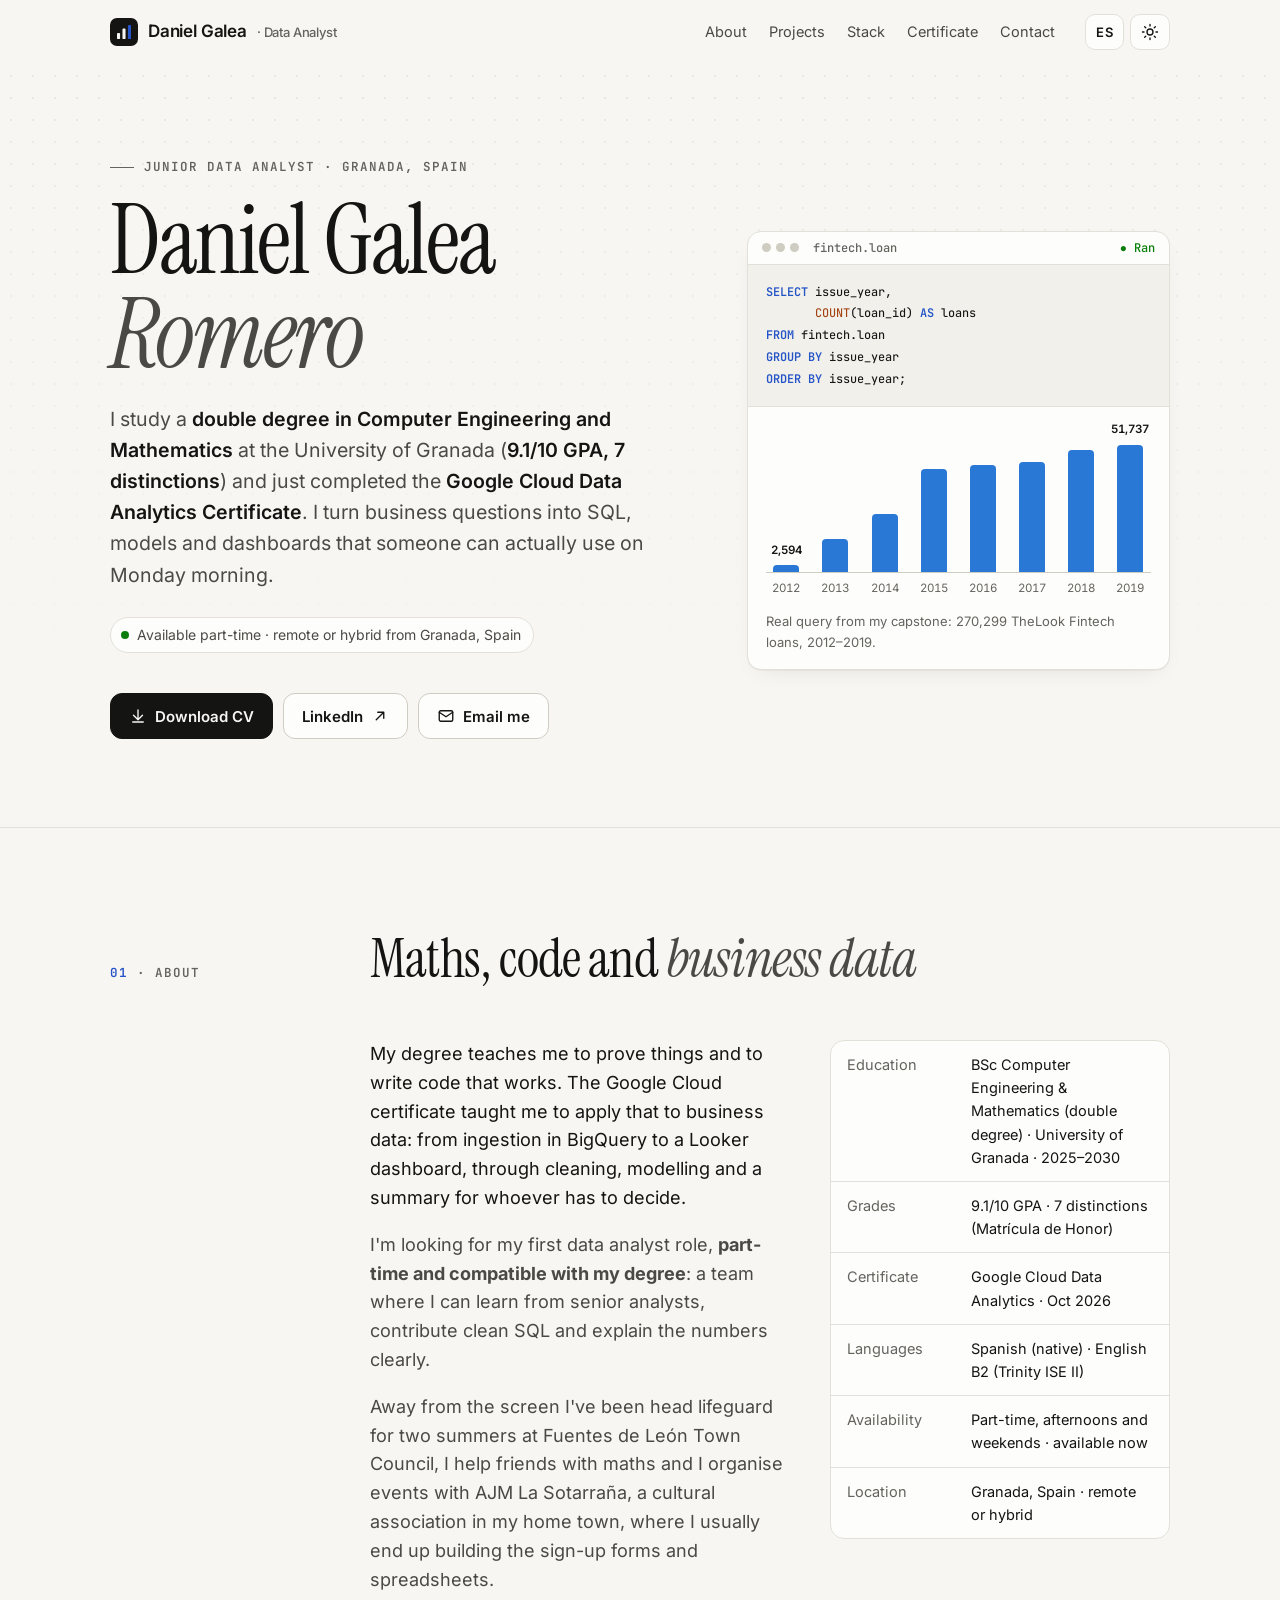
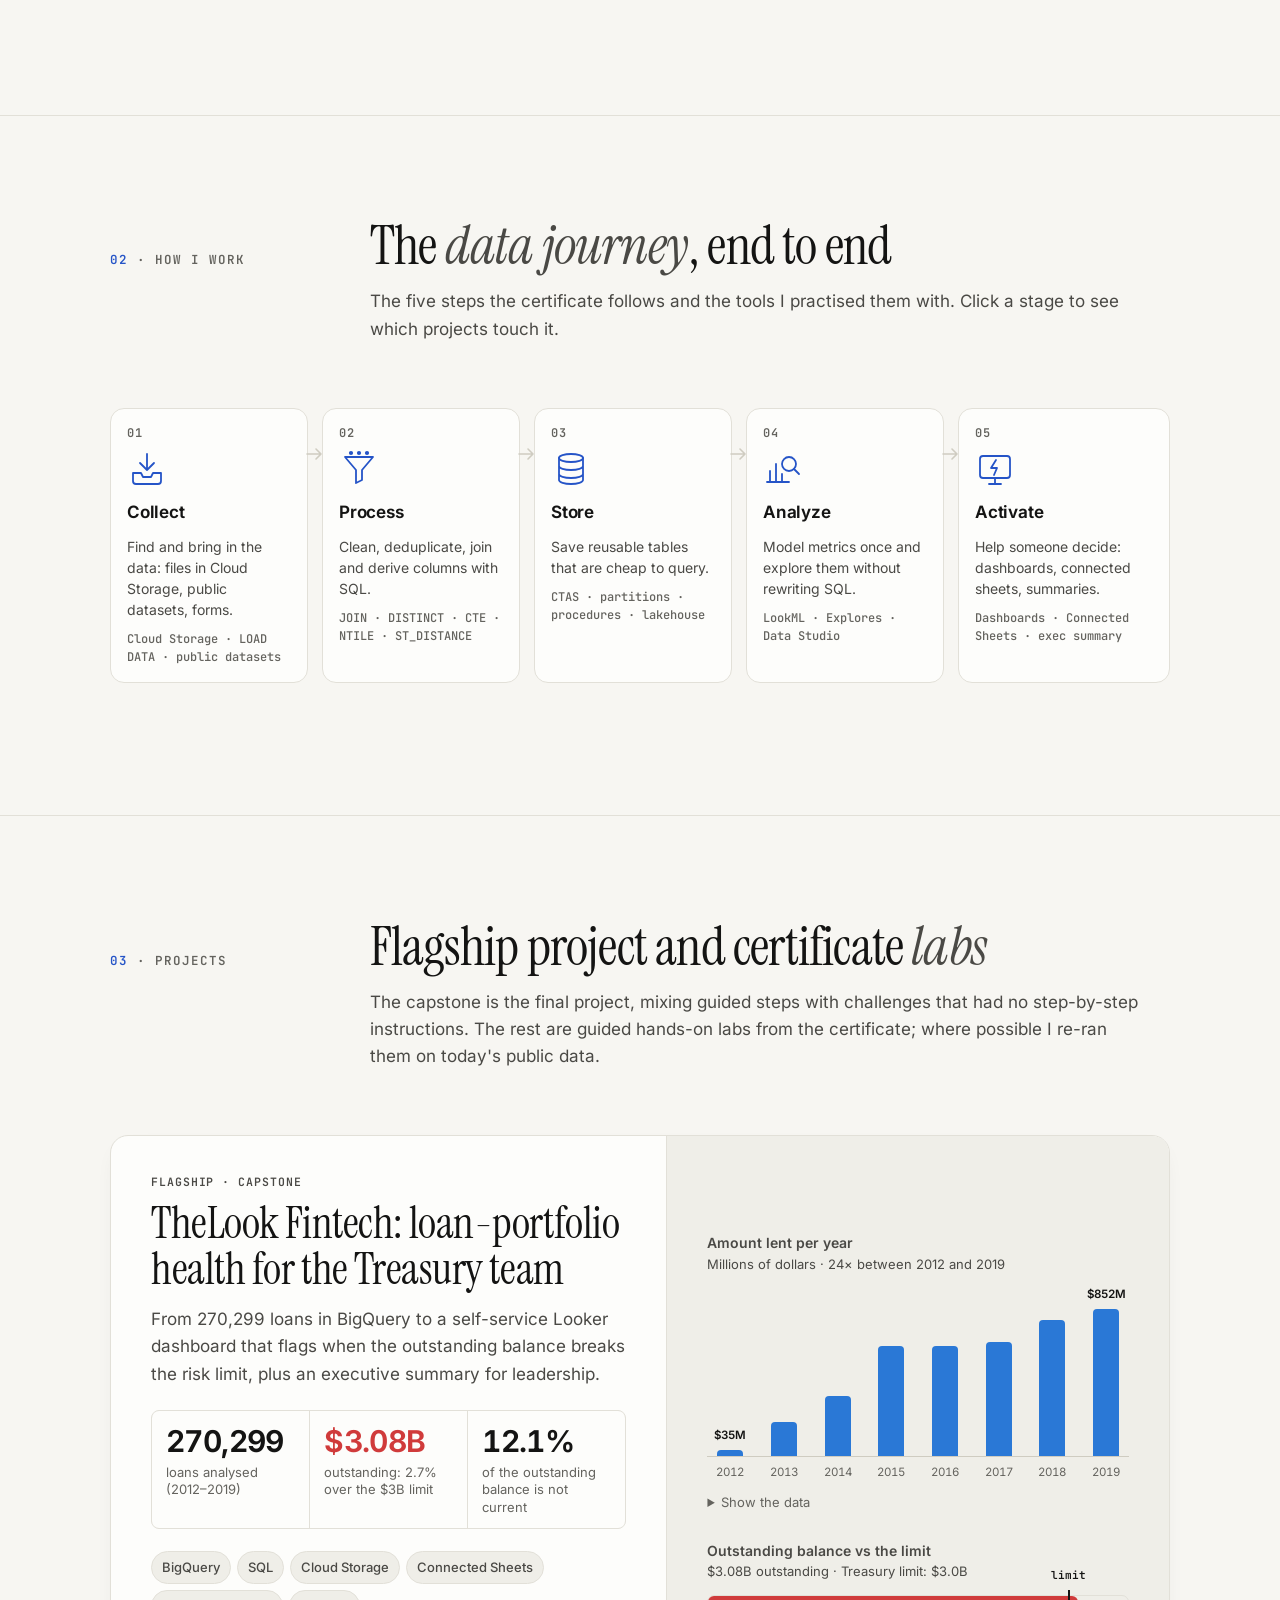
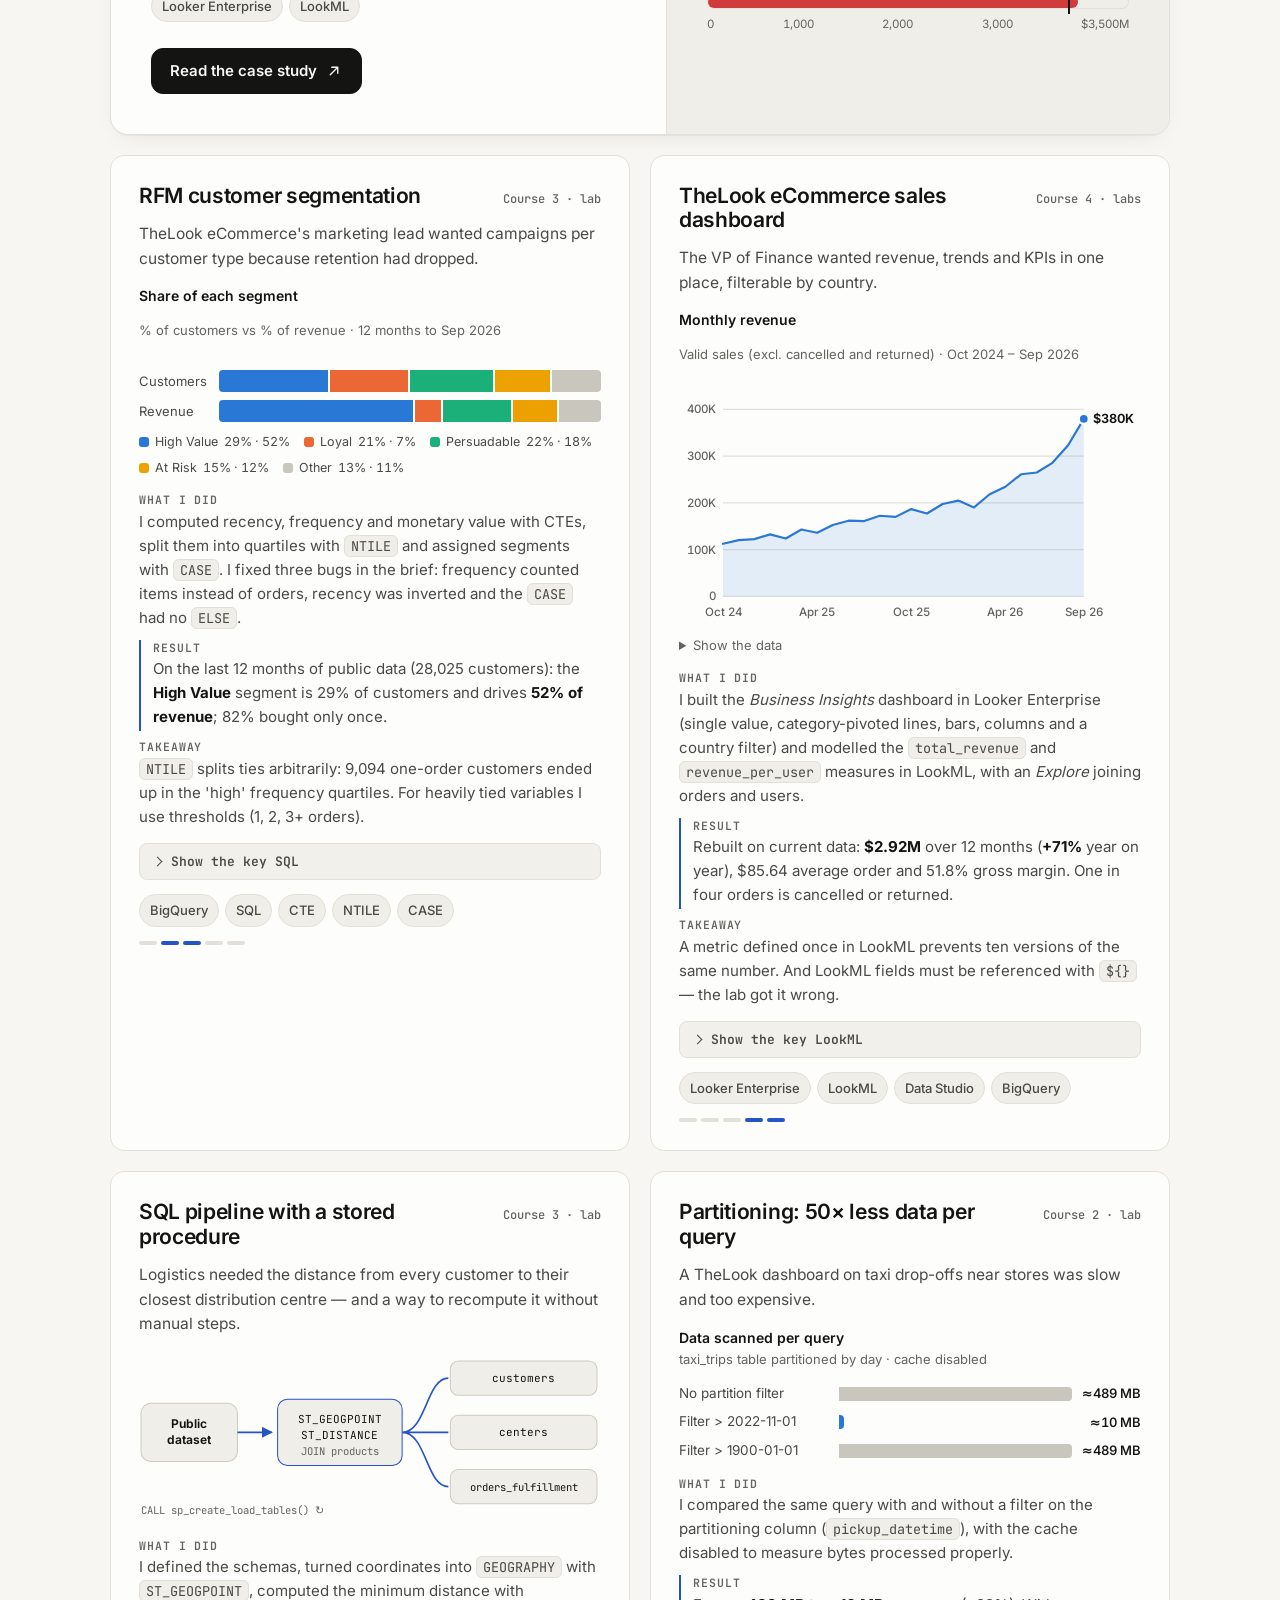
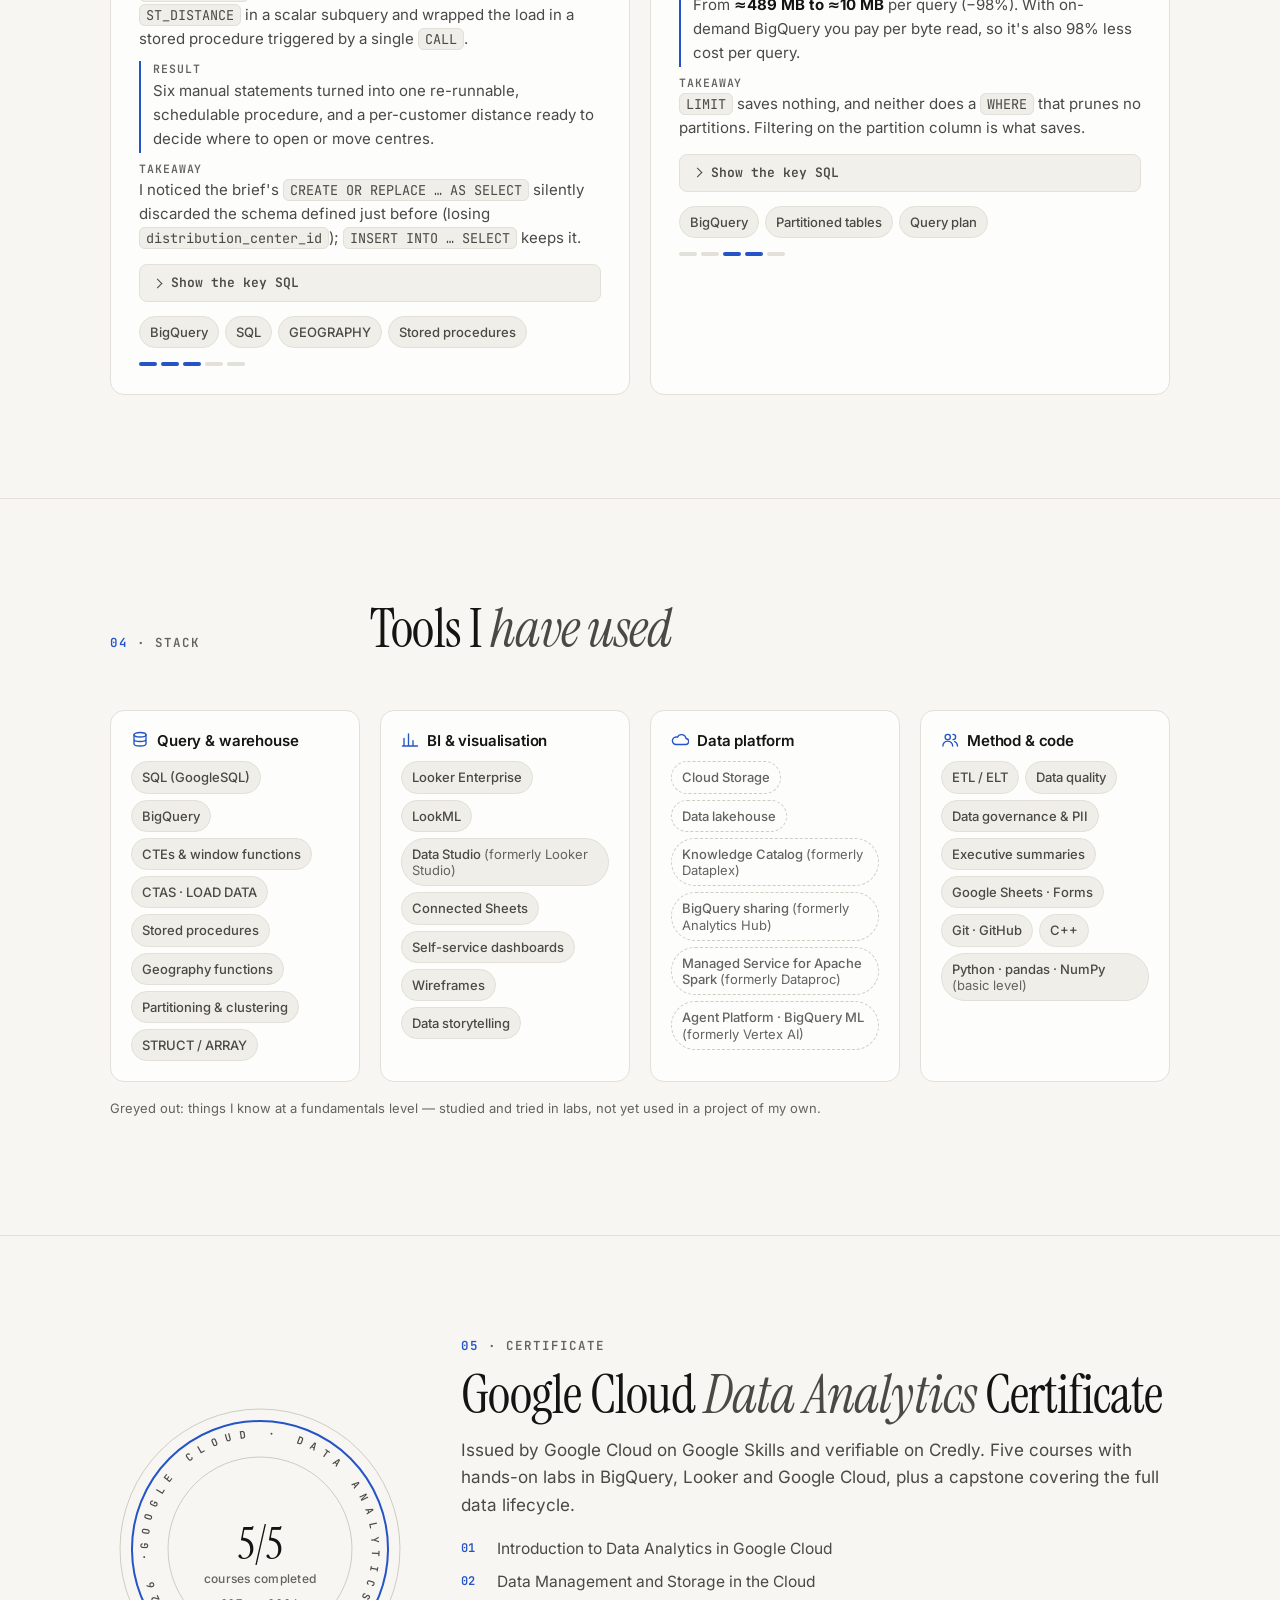
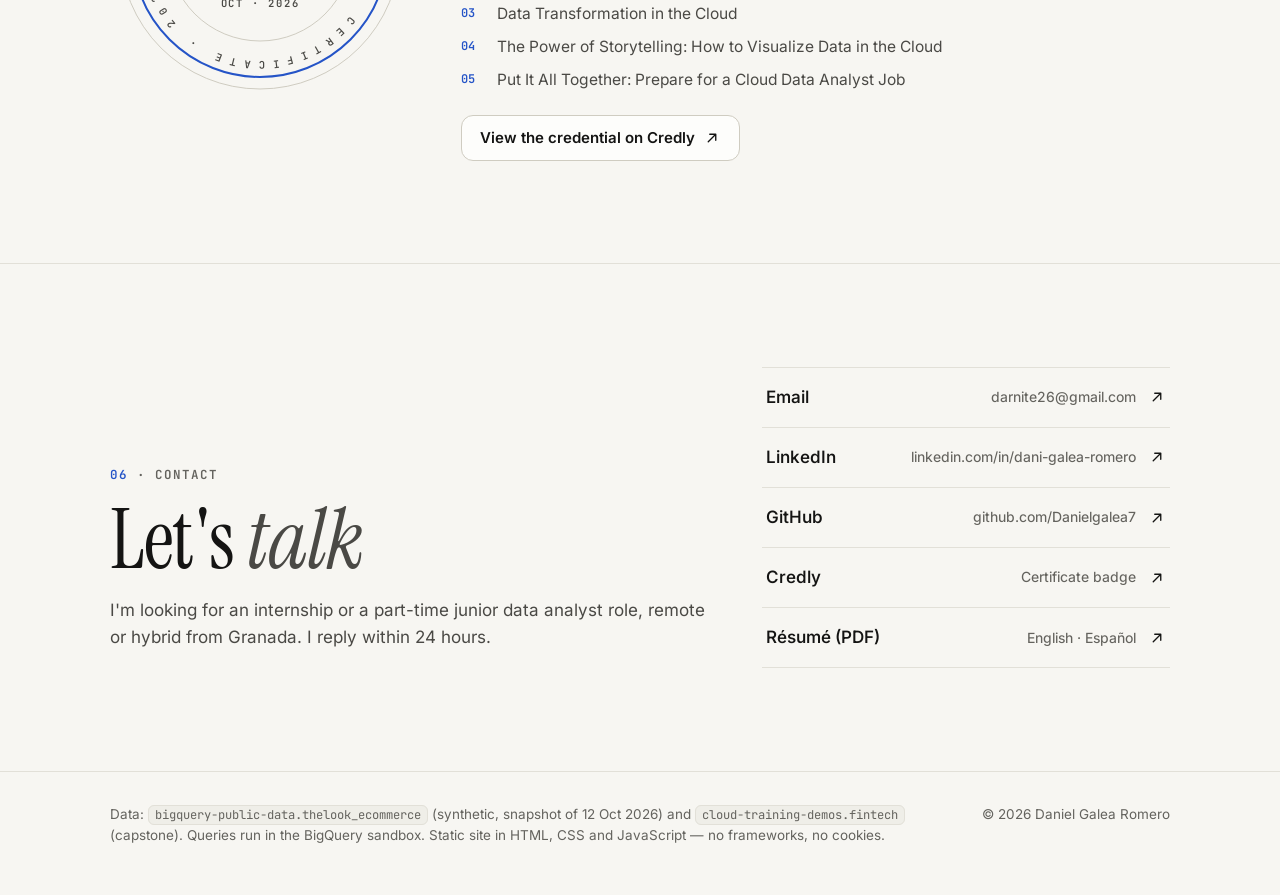
==== commit 6964c16a: "Actualiza sobre mí, stack y CV con experiencia, formación e idiomas confirmados Co-Authored-By: Clau" ====
--- a/en/index.html
+++ b/en/index.html
@@ -80,8 +80,8 @@
       <div class="section-head"><p class="kicker"><b>01</b> · About</p><h2 id="about-h">Maths, code and <em>business data</em></h2></div>
       <div class="about">
         <div class="spacer"></div>
-        <div class="text rv"><p>My degree teaches me to prove things and to write code that works. The Google Cloud certificate taught me to apply that to business data: from ingestion in BigQuery to a Looker dashboard, through cleaning, modelling and a summary for whoever has to decide.</p><p>I'm looking for my first data analyst role, <strong>part-time and compatible with my degree</strong>: a team where I can learn from senior analysts, contribute clean SQL and explain the numbers clearly.</p><p>Away from the screen I've worked two summers as a lifeguard, I tutor maths and I organise events with a cultural association in my home town, where I usually end up building the sign-up forms and spreadsheets.</p></div>
-        <dl class="facts rv"><div><dt>Education</dt><dd>BSc Computer Engineering & Mathematics (double degree) · University of Granada · 2025–2030</dd></div><div><dt>Grades</dt><dd>9.1/10 GPA · 7 distinctions (Matrícula de Honor)</dd></div><div><dt>Certificate</dt><dd>Google Cloud Data Analytics · Oct 2026</dd></div><div><dt>Languages</dt><dd>Spanish (native) · English B2 (Trinity)</dd></div><div><dt>Availability</dt><dd>Part-time: afternoons and weekends</dd></div><div><dt>Location</dt><dd>Granada, Spain · remote or hybrid</dd></div></dl>
+        <div class="text rv"><p>My degree teaches me to prove things and to write code that works. The Google Cloud certificate taught me to apply that to business data: from ingestion in BigQuery to a Looker dashboard, through cleaning, modelling and a summary for whoever has to decide.</p><p>I'm looking for my first data analyst role, <strong>part-time and compatible with my degree</strong>: a team where I can learn from senior analysts, contribute clean SQL and explain the numbers clearly.</p><p>Away from the screen I've been head lifeguard for two summers at Fuentes de León Town Council, I help friends with maths and I organise events with AJM La Sotarraña, a cultural association in my home town, where I usually end up building the sign-up forms and spreadsheets.</p></div>
+        <dl class="facts rv"><div><dt>Education</dt><dd>BSc Computer Engineering & Mathematics (double degree) · University of Granada · 2025–2030</dd></div><div><dt>Grades</dt><dd>9.1/10 GPA · 7 distinctions (Matrícula de Honor)</dd></div><div><dt>Certificate</dt><dd>Google Cloud Data Analytics · Oct 2026</dd></div><div><dt>Languages</dt><dd>Spanish (native) · English B2 (Trinity ISE II)</dd></div><div><dt>Availability</dt><dd>Part-time, afternoons and weekends · available now</dd></div><div><dt>Location</dt><dd>Granada, Spain · remote or hybrid</dd></div></dl>
       </div>
     </div>
   </section>
@@ -254,7 +254,7 @@
   <section class="section" id="stack" aria-labelledby="stack-h">
     <div class="wrap">
       <div class="section-head"><p class="kicker"><b>04</b> · Stack</p><h2 id="stack-h">Tools I <em>have used</em></h2></div>
-      <div class="stack-grid rv"><section><h3><svg viewBox="0 0 24 24" fill="none" stroke="currentColor" stroke-width="1.8" stroke-linecap="round" stroke-linejoin="round" aria-hidden="true" focusable="false"><ellipse cx="12" cy="5" rx="8" ry="3"/><path d="M4 5v6c0 1.7 3.6 3 8 3s8-1.3 8-3V5M4 11v6c0 1.7 3.6 3 8 3s8-1.3 8-3v-6"/></svg>Query & warehouse</h3><ul class="chips"><li class="chip">SQL (GoogleSQL)</li><li class="chip">BigQuery</li><li class="chip">CTEs &amp; window functions</li><li class="chip">CTAS · LOAD DATA</li><li class="chip">Stored procedures</li><li class="chip">Geography functions</li><li class="chip">Partitioning &amp; clustering</li><li class="chip">STRUCT / ARRAY</li></ul></section><section><h3><svg viewBox="0 0 24 24" fill="none" stroke="currentColor" stroke-width="1.8" stroke-linecap="round" stroke-linejoin="round" aria-hidden="true" focusable="false"><path d="M4 20V10M10 20V4M16 20v-7M22 20H2"/></svg>BI & visualisation</h3><ul class="chips"><li class="chip">Looker Enterprise</li><li class="chip">LookML</li><li class="chip">Data Studio <span class="was">(formerly Looker Studio)</span></li><li class="chip">Connected Sheets</li><li class="chip">Self-service dashboards</li><li class="chip">Wireframes</li><li class="chip">Data storytelling</li></ul></section><section><h3><svg viewBox="0 0 24 24" fill="none" stroke="currentColor" stroke-width="1.8" stroke-linecap="round" stroke-linejoin="round" aria-hidden="true" focusable="false"><path d="M7 18a5 5 0 1 1 1.6-9.7A6 6 0 0 1 20 10a4 4 0 0 1-1 8z"/></svg>Data platform</h3><ul class="chips"><li class="chip old">Cloud Storage</li><li class="chip old">Data lakehouse</li><li class="chip old">Knowledge Catalog <span class="was">(formerly Dataplex)</span></li><li class="chip old">BigQuery sharing <span class="was">(formerly Analytics Hub)</span></li><li class="chip old">Managed Service for Apache Spark <span class="was">(formerly Dataproc)</span></li><li class="chip old">Agent Platform · BigQuery ML <span class="was">(formerly Vertex AI)</span></li></ul></section><section><h3><svg viewBox="0 0 24 24" fill="none" stroke="currentColor" stroke-width="1.8" stroke-linecap="round" stroke-linejoin="round" aria-hidden="true" focusable="false"><circle cx="9" cy="8" r="3.5"/><path d="M2.5 20a6.5 6.5 0 0 1 13 0M16 4.5a3.5 3.5 0 0 1 0 7M18 14a6.5 6.5 0 0 1 4 6"/></svg>Method & people</h3><ul class="chips"><li class="chip">ETL / ELT</li><li class="chip">Data quality</li><li class="chip">Data governance &amp; PII</li><li class="chip">Executive summaries</li><li class="chip">Google Sheets · Forms</li><li class="chip">Git · GitHub</li></ul></section></div>
+      <div class="stack-grid rv"><section><h3><svg viewBox="0 0 24 24" fill="none" stroke="currentColor" stroke-width="1.8" stroke-linecap="round" stroke-linejoin="round" aria-hidden="true" focusable="false"><ellipse cx="12" cy="5" rx="8" ry="3"/><path d="M4 5v6c0 1.7 3.6 3 8 3s8-1.3 8-3V5M4 11v6c0 1.7 3.6 3 8 3s8-1.3 8-3v-6"/></svg>Query & warehouse</h3><ul class="chips"><li class="chip">SQL (GoogleSQL)</li><li class="chip">BigQuery</li><li class="chip">CTEs &amp; window functions</li><li class="chip">CTAS · LOAD DATA</li><li class="chip">Stored procedures</li><li class="chip">Geography functions</li><li class="chip">Partitioning &amp; clustering</li><li class="chip">STRUCT / ARRAY</li></ul></section><section><h3><svg viewBox="0 0 24 24" fill="none" stroke="currentColor" stroke-width="1.8" stroke-linecap="round" stroke-linejoin="round" aria-hidden="true" focusable="false"><path d="M4 20V10M10 20V4M16 20v-7M22 20H2"/></svg>BI & visualisation</h3><ul class="chips"><li class="chip">Looker Enterprise</li><li class="chip">LookML</li><li class="chip">Data Studio <span class="was">(formerly Looker Studio)</span></li><li class="chip">Connected Sheets</li><li class="chip">Self-service dashboards</li><li class="chip">Wireframes</li><li class="chip">Data storytelling</li></ul></section><section><h3><svg viewBox="0 0 24 24" fill="none" stroke="currentColor" stroke-width="1.8" stroke-linecap="round" stroke-linejoin="round" aria-hidden="true" focusable="false"><path d="M7 18a5 5 0 1 1 1.6-9.7A6 6 0 0 1 20 10a4 4 0 0 1-1 8z"/></svg>Data platform</h3><ul class="chips"><li class="chip old">Cloud Storage</li><li class="chip old">Data lakehouse</li><li class="chip old">Knowledge Catalog <span class="was">(formerly Dataplex)</span></li><li class="chip old">BigQuery sharing <span class="was">(formerly Analytics Hub)</span></li><li class="chip old">Managed Service for Apache Spark <span class="was">(formerly Dataproc)</span></li><li class="chip old">Agent Platform · BigQuery ML <span class="was">(formerly Vertex AI)</span></li></ul></section><section><h3><svg viewBox="0 0 24 24" fill="none" stroke="currentColor" stroke-width="1.8" stroke-linecap="round" stroke-linejoin="round" aria-hidden="true" focusable="false"><circle cx="9" cy="8" r="3.5"/><path d="M2.5 20a6.5 6.5 0 0 1 13 0M16 4.5a3.5 3.5 0 0 1 0 7M18 14a6.5 6.5 0 0 1 4 6"/></svg>Method & code</h3><ul class="chips"><li class="chip">ETL / ELT</li><li class="chip">Data quality</li><li class="chip">Data governance &amp; PII</li><li class="chip">Executive summaries</li><li class="chip">Google Sheets · Forms</li><li class="chip">Git · GitHub</li><li class="chip">C++</li><li class="chip">Python · pandas · NumPy <span class="was">(basic level)</span></li></ul></section></div>
       <p class="stack-legend">Greyed out: things I know at a fundamentals level — studied and tried in labs, not yet used in a project of my own.</p>
     </div>
   </section>
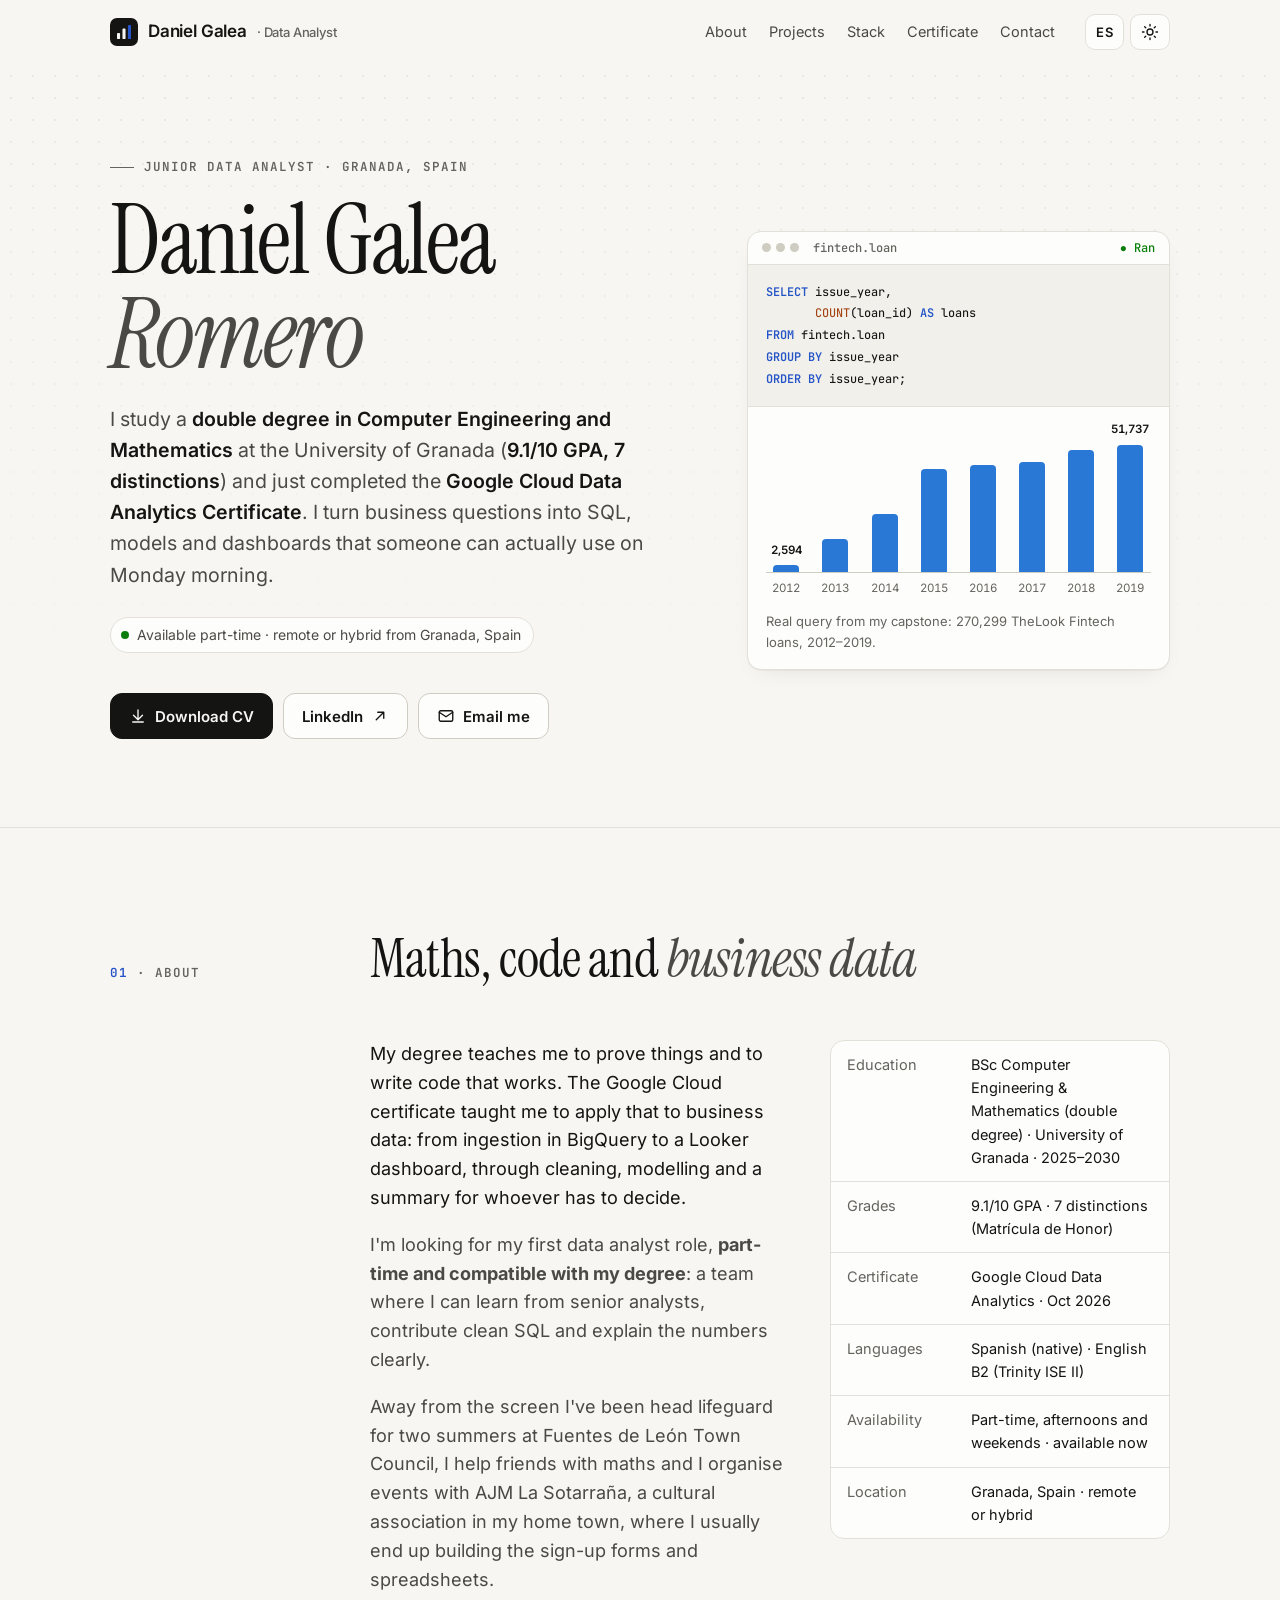
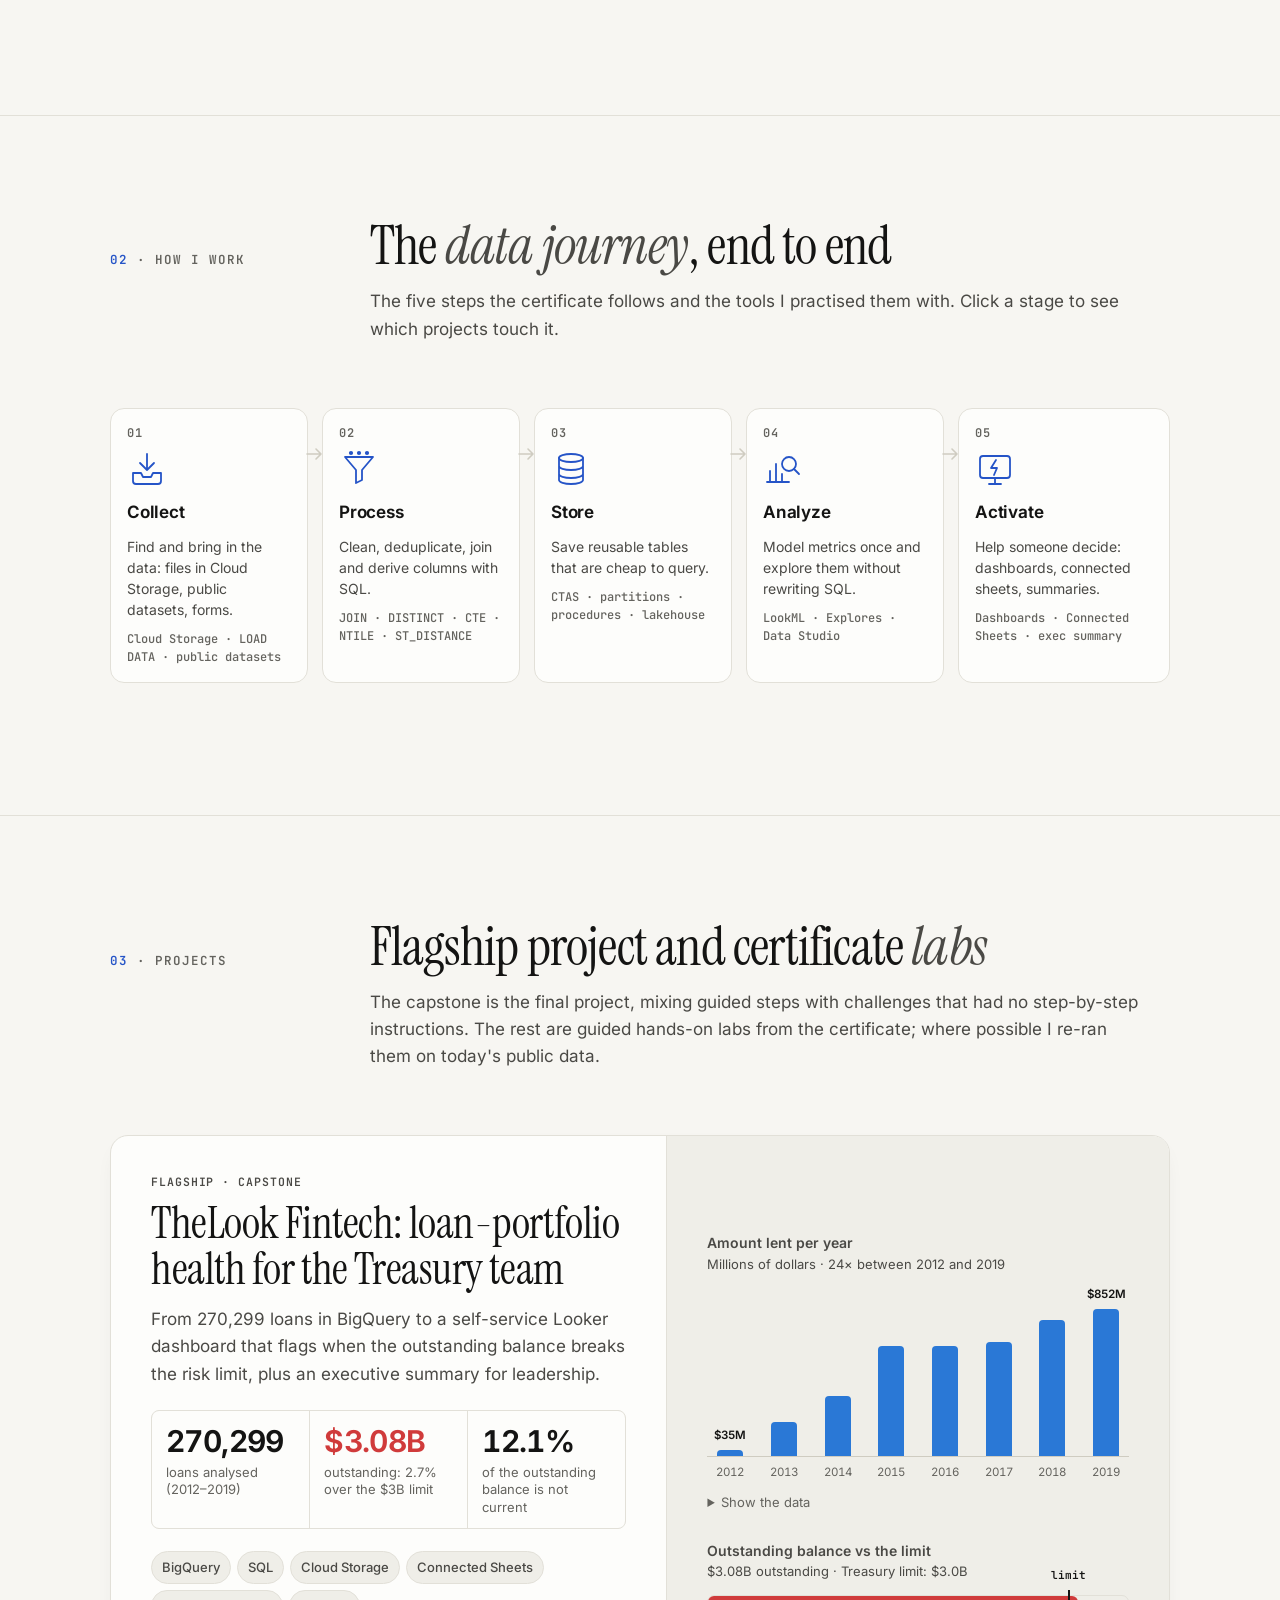
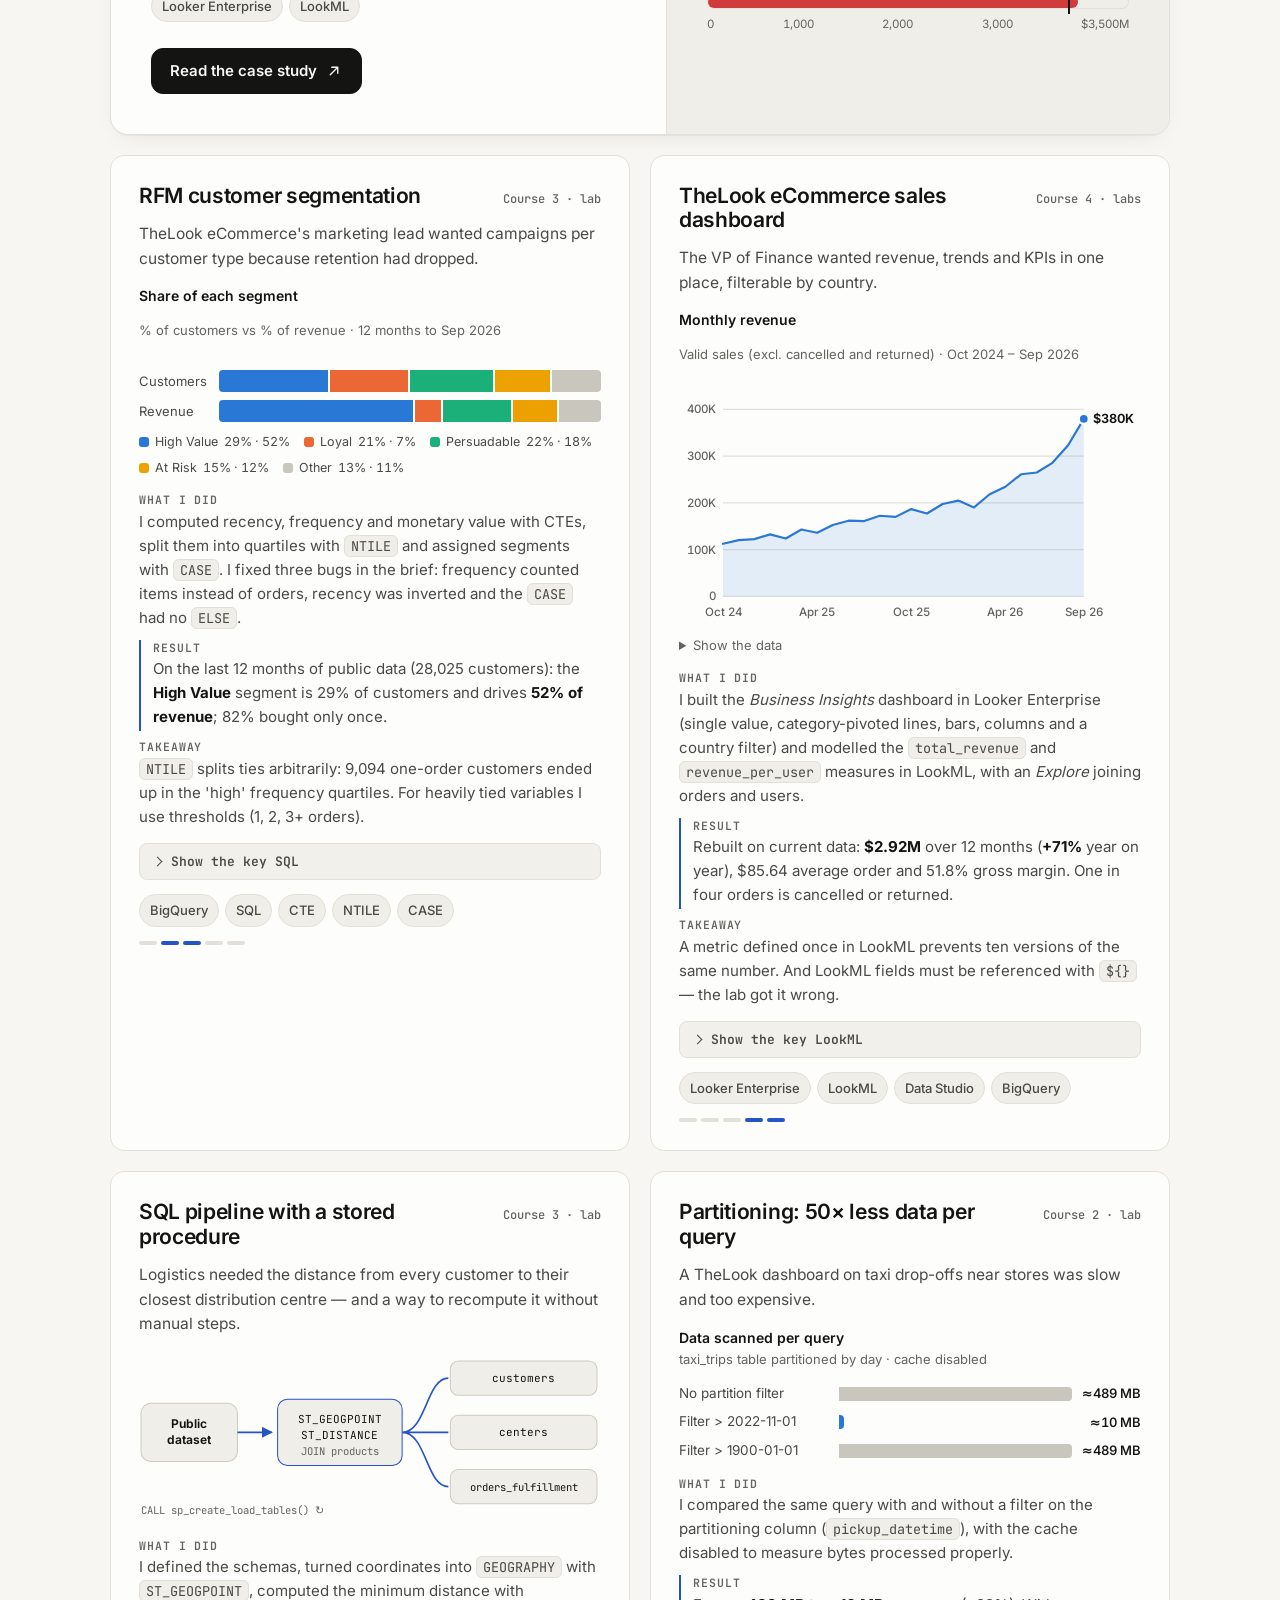
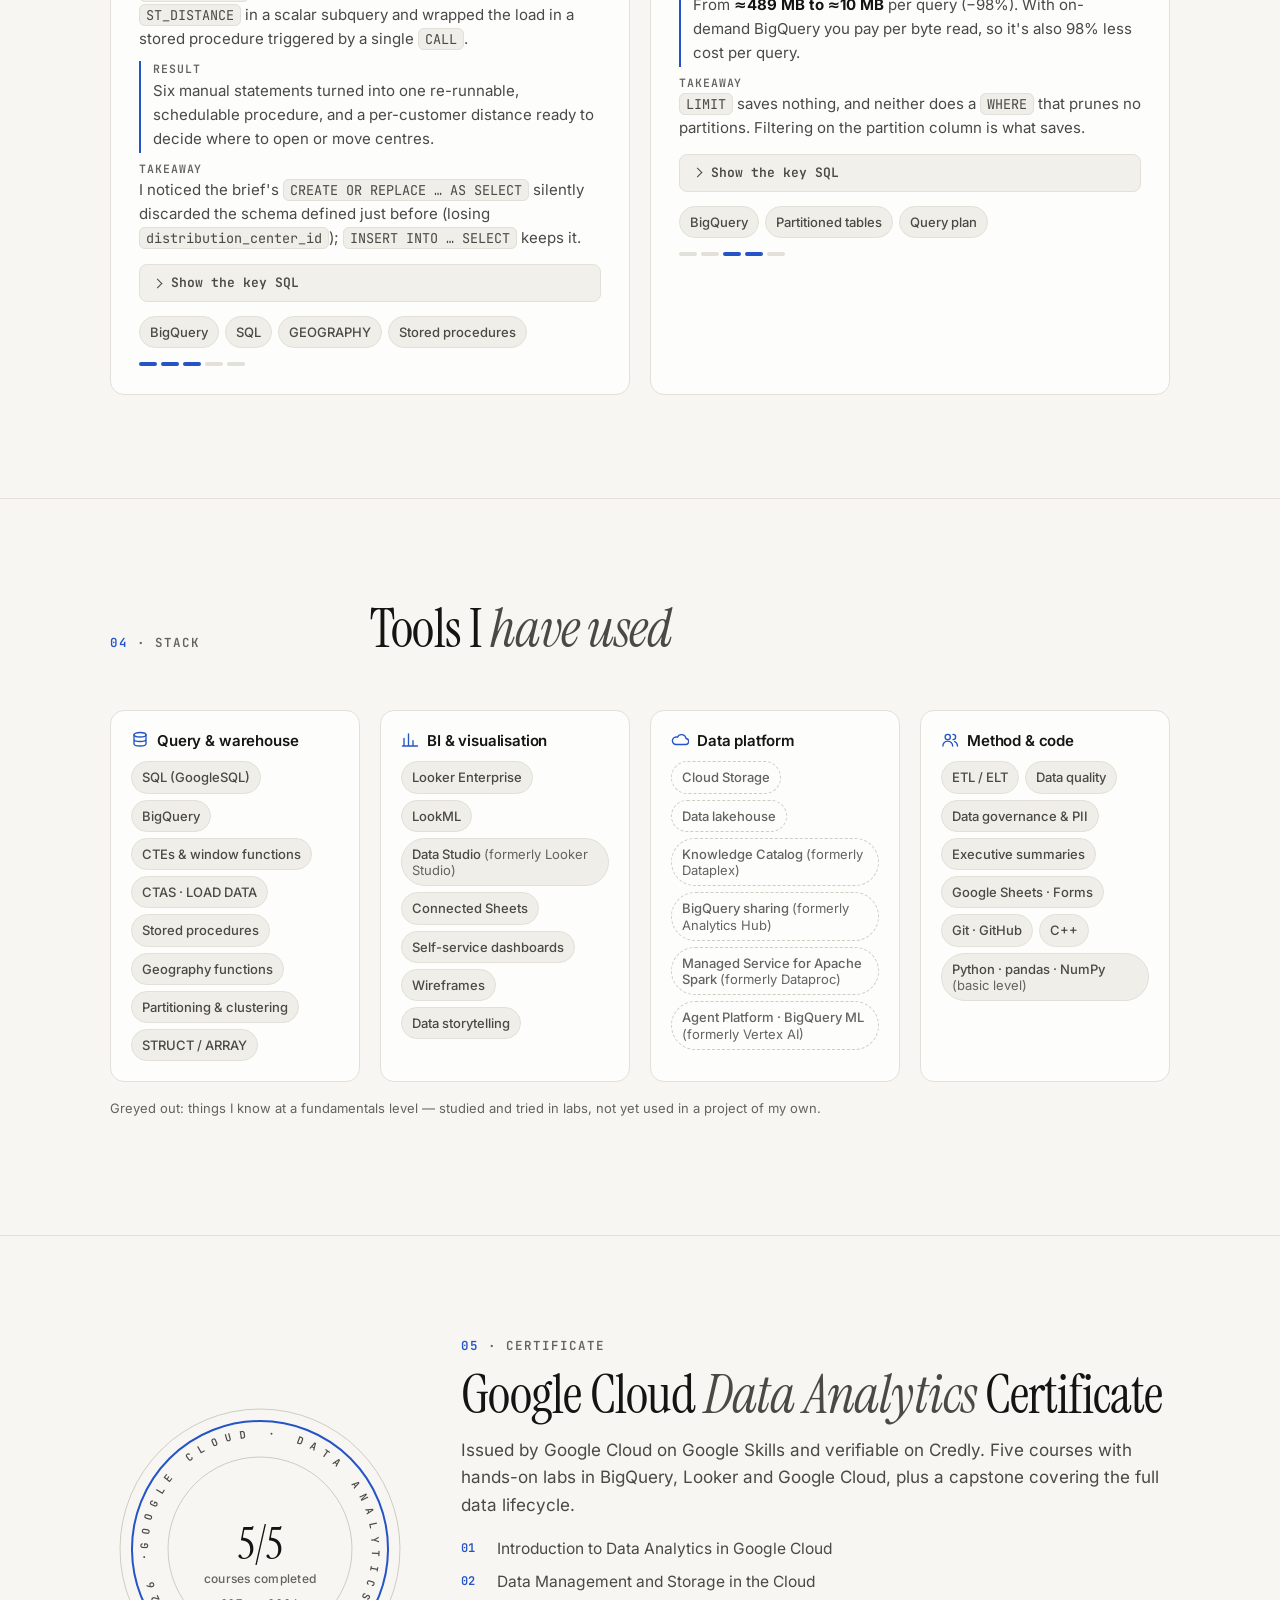
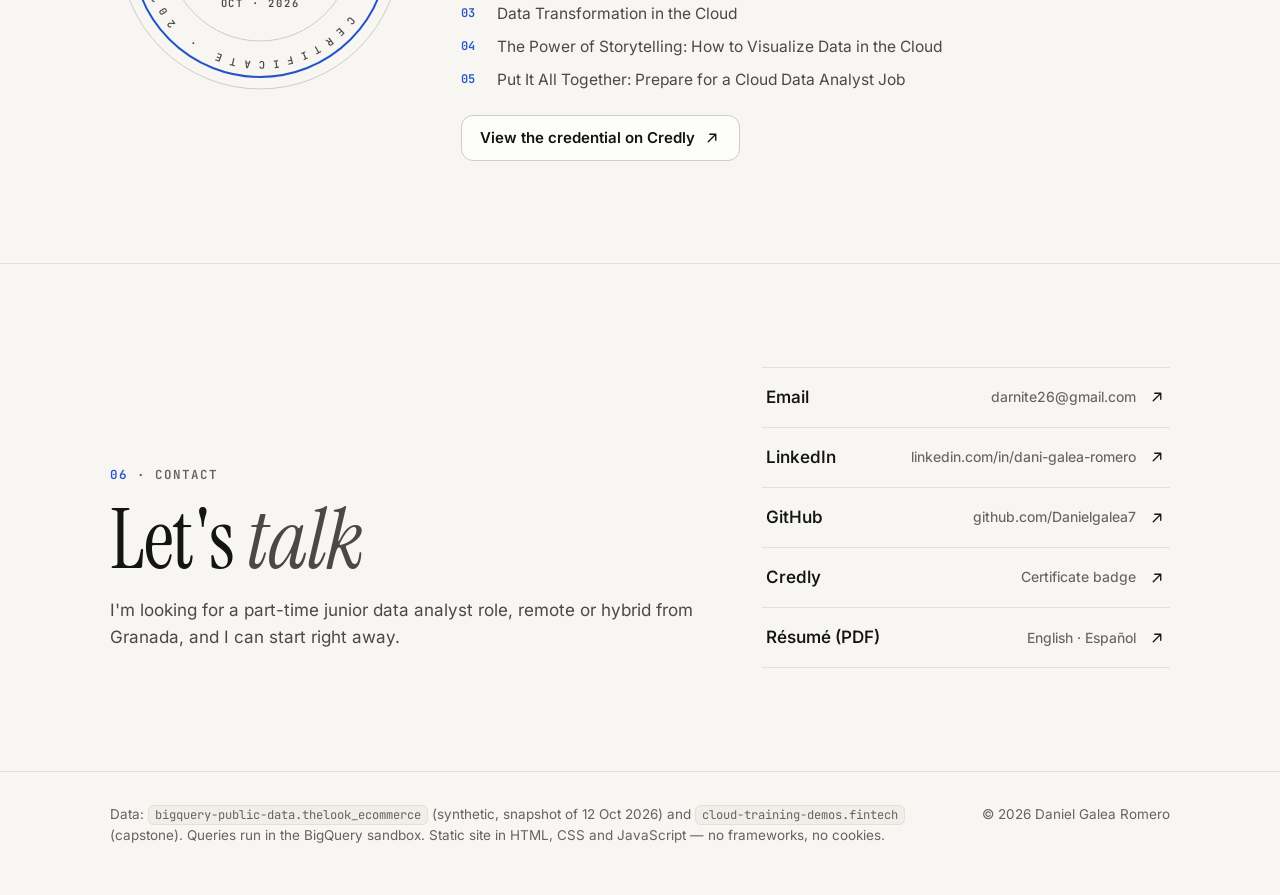
==== commit cf79366b: "Busca empleo a media jornada, no prácticas Co-Authored-By: Claude Opus 5.5 <noreply@anthropic.com> C" ====
--- a/en/index.html
+++ b/en/index.html
@@ -284,7 +284,7 @@
       <div>
         <p class="kicker"><b>06</b> · Contact</p>
         <h2 id="contact-h" style="margin-top:14px">Let's <em>talk</em></h2>
-        <p class="section-intro">I'm looking for an internship or a part-time junior data analyst role, remote or hybrid from Granada. I reply within 24 hours.</p>
+        <p class="section-intro">I'm looking for a part-time junior data analyst role, remote or hybrid from Granada, and I can start right away.</p>
       </div>
       <ul class="links"><li><a href="mailto:darnite26@gmail.com">Email<span>darnite26@gmail.com</span><svg viewBox="0 0 24 24" fill="none" stroke="currentColor" stroke-width="1.8" stroke-linecap="round" stroke-linejoin="round" aria-hidden="true" focusable="false"><path d="M7 17 17 7M9 7h8v8"/></svg></a></li><li><a href="https://www.linkedin.com/in/dani-galea-romero-060941371/" rel="me noopener" target="_blank">LinkedIn<span>linkedin.com/in/dani-galea-romero</span><svg viewBox="0 0 24 24" fill="none" stroke="currentColor" stroke-width="1.8" stroke-linecap="round" stroke-linejoin="round" aria-hidden="true" focusable="false"><path d="M7 17 17 7M9 7h8v8"/></svg></a></li><li><a href="https://github.com/Danielgalea7" rel="me noopener" target="_blank">GitHub<span>github.com/Danielgalea7</span><svg viewBox="0 0 24 24" fill="none" stroke="currentColor" stroke-width="1.8" stroke-linecap="round" stroke-linejoin="round" aria-hidden="true" focusable="false"><path d="M7 17 17 7M9 7h8v8"/></svg></a></li><li><a href="https://www.credly.com/badges/53fe75b2-e19a-4265-aa9f-7e4d497fc33a/public_url" rel="me noopener" target="_blank">Credly<span>Certificate badge</span><svg viewBox="0 0 24 24" fill="none" stroke="currentColor" stroke-width="1.8" stroke-linecap="round" stroke-linejoin="round" aria-hidden="true" focusable="false"><path d="M7 17 17 7M9 7h8v8"/></svg></a></li><li><a href="/cv/daniel-galea-romero-cv-en.pdf" download>Résumé (PDF)<span>English · Español</span><svg viewBox="0 0 24 24" fill="none" stroke="currentColor" stroke-width="1.8" stroke-linecap="round" stroke-linejoin="round" aria-hidden="true" focusable="false"><path d="M7 17 17 7M9 7h8v8"/></svg></a></li></ul>
     </div>
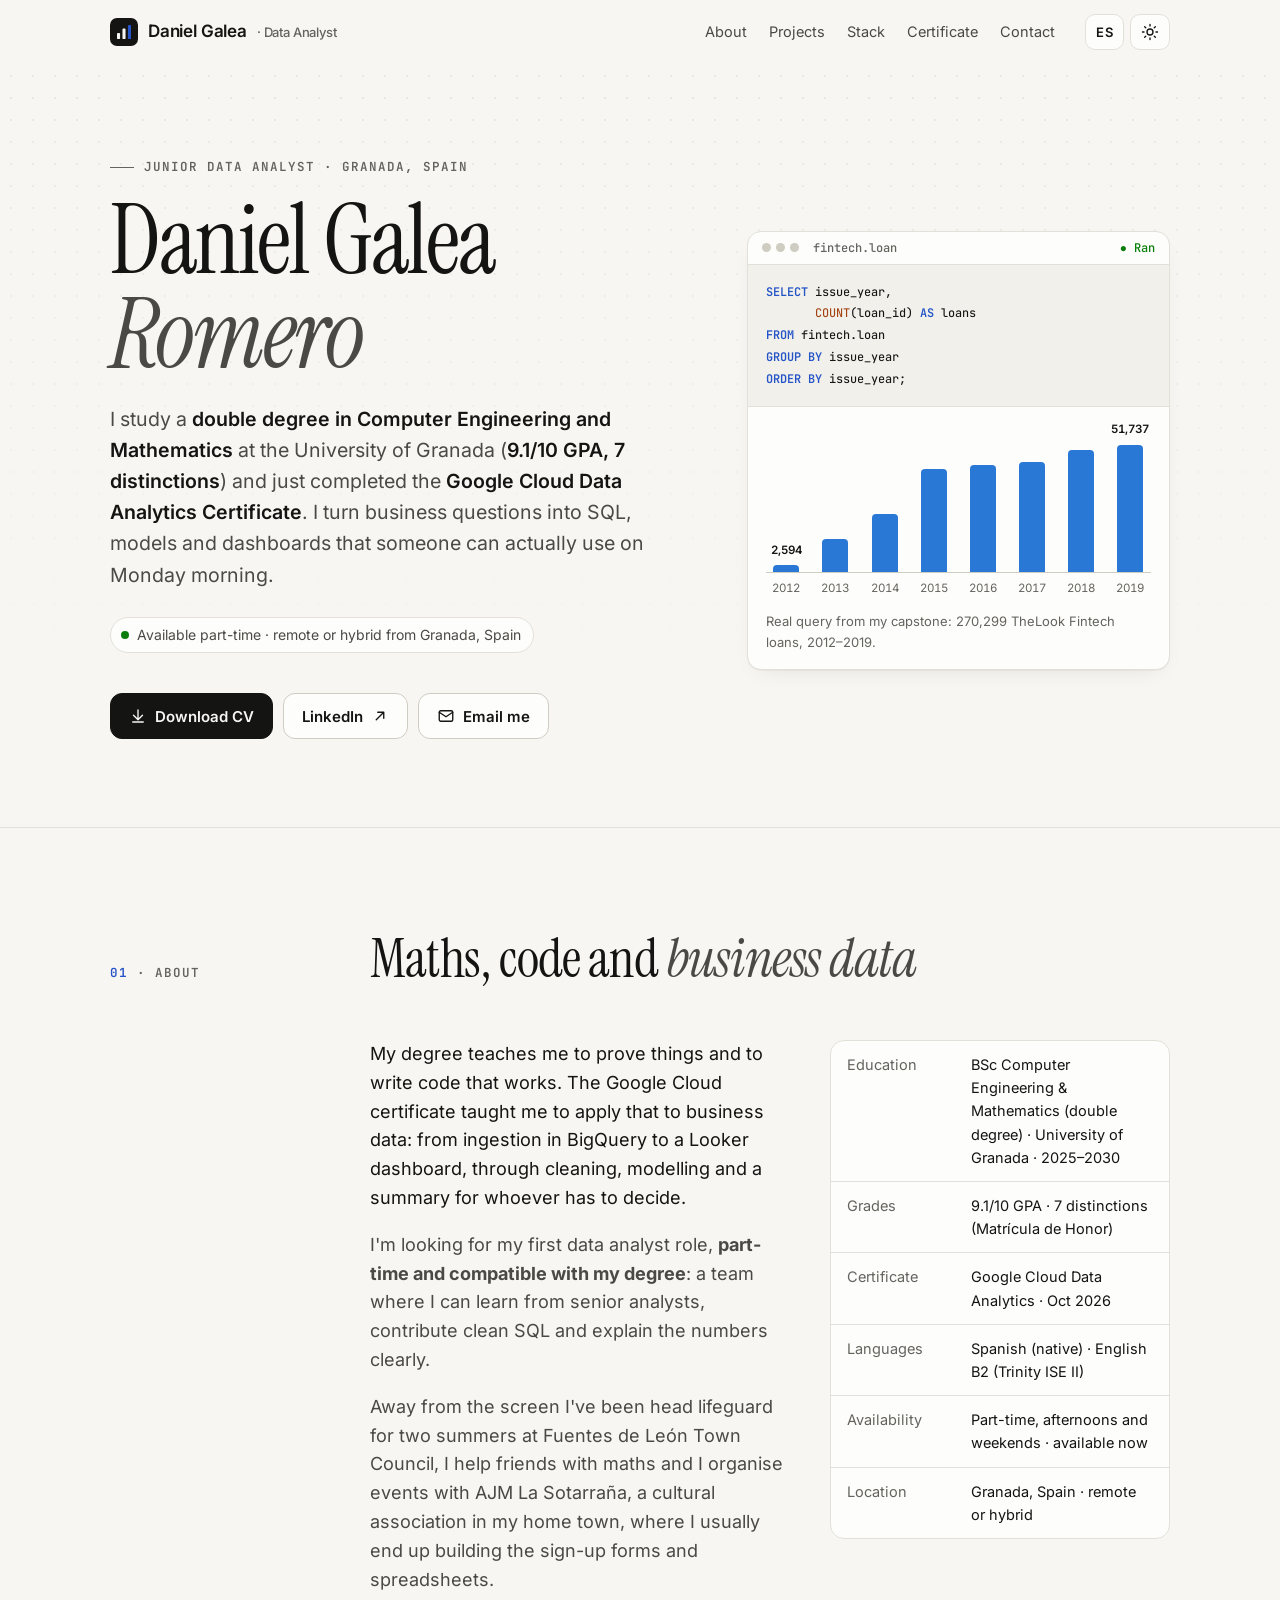
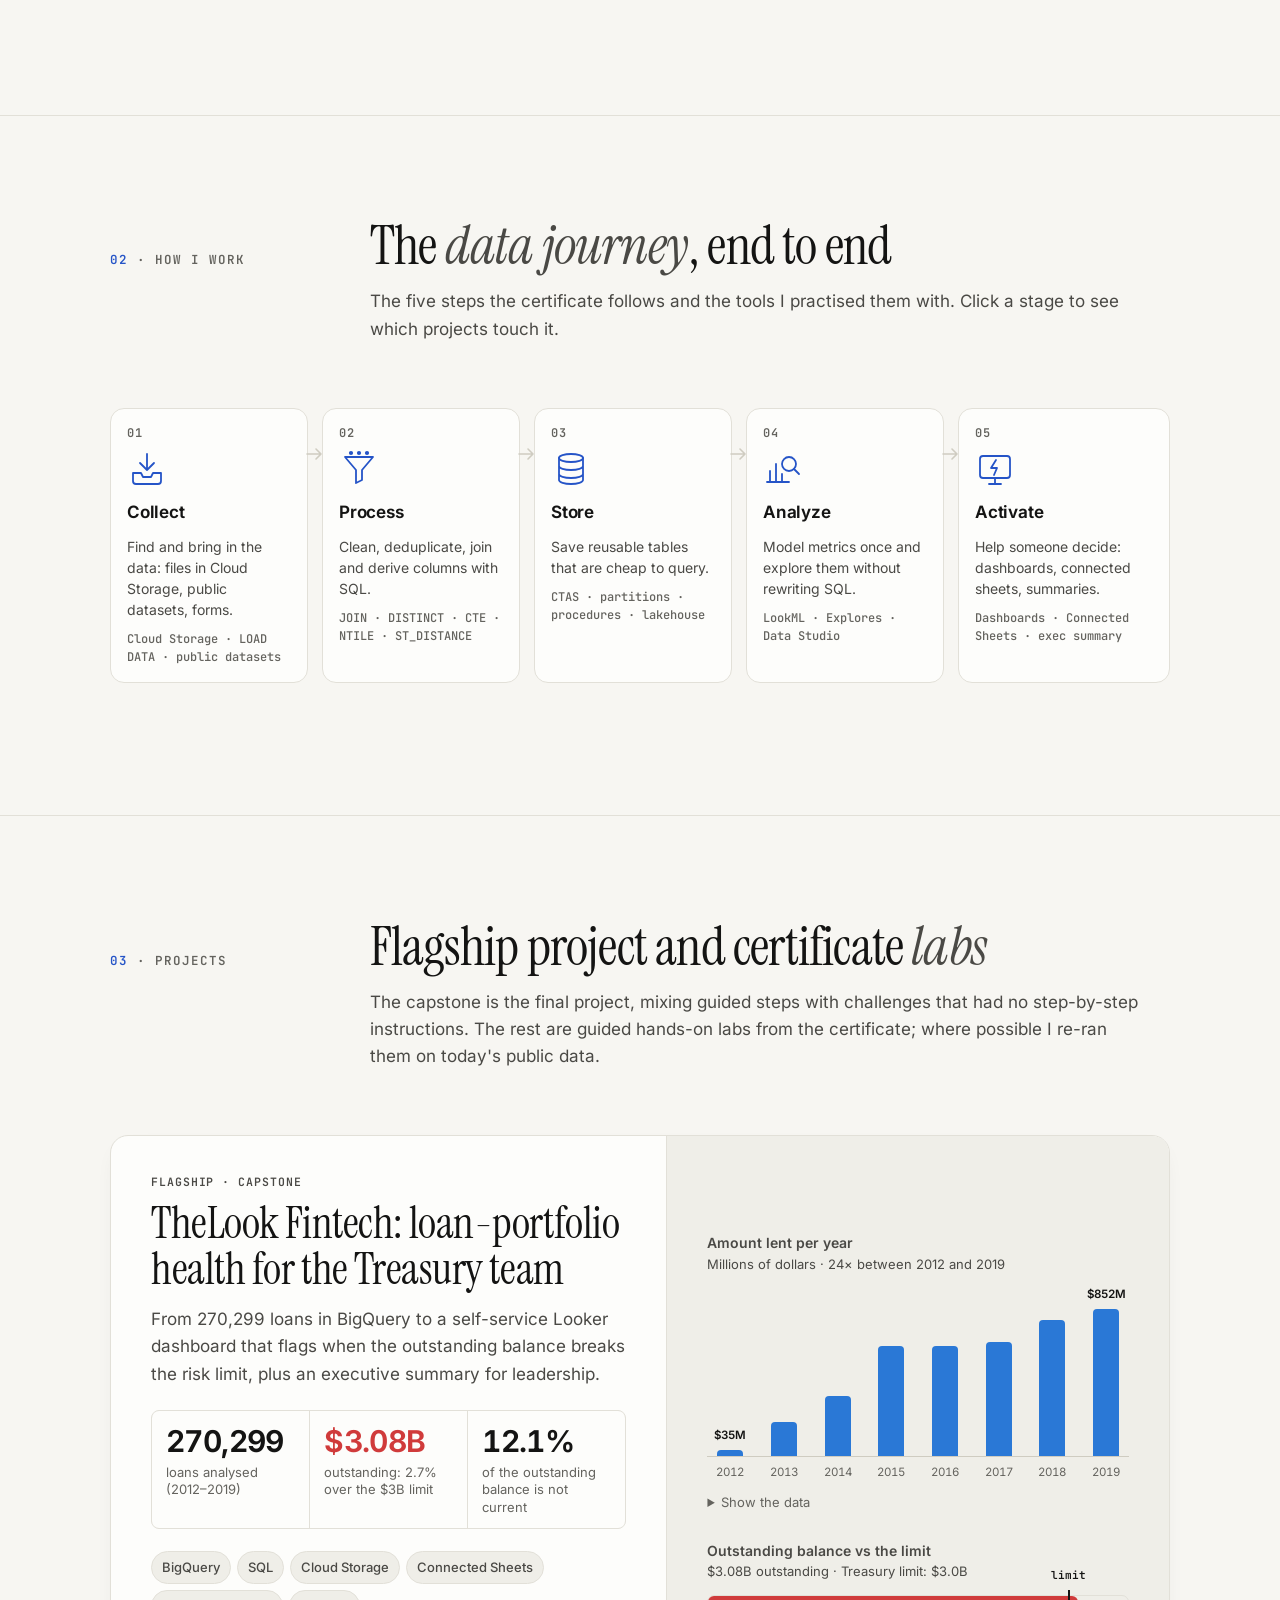
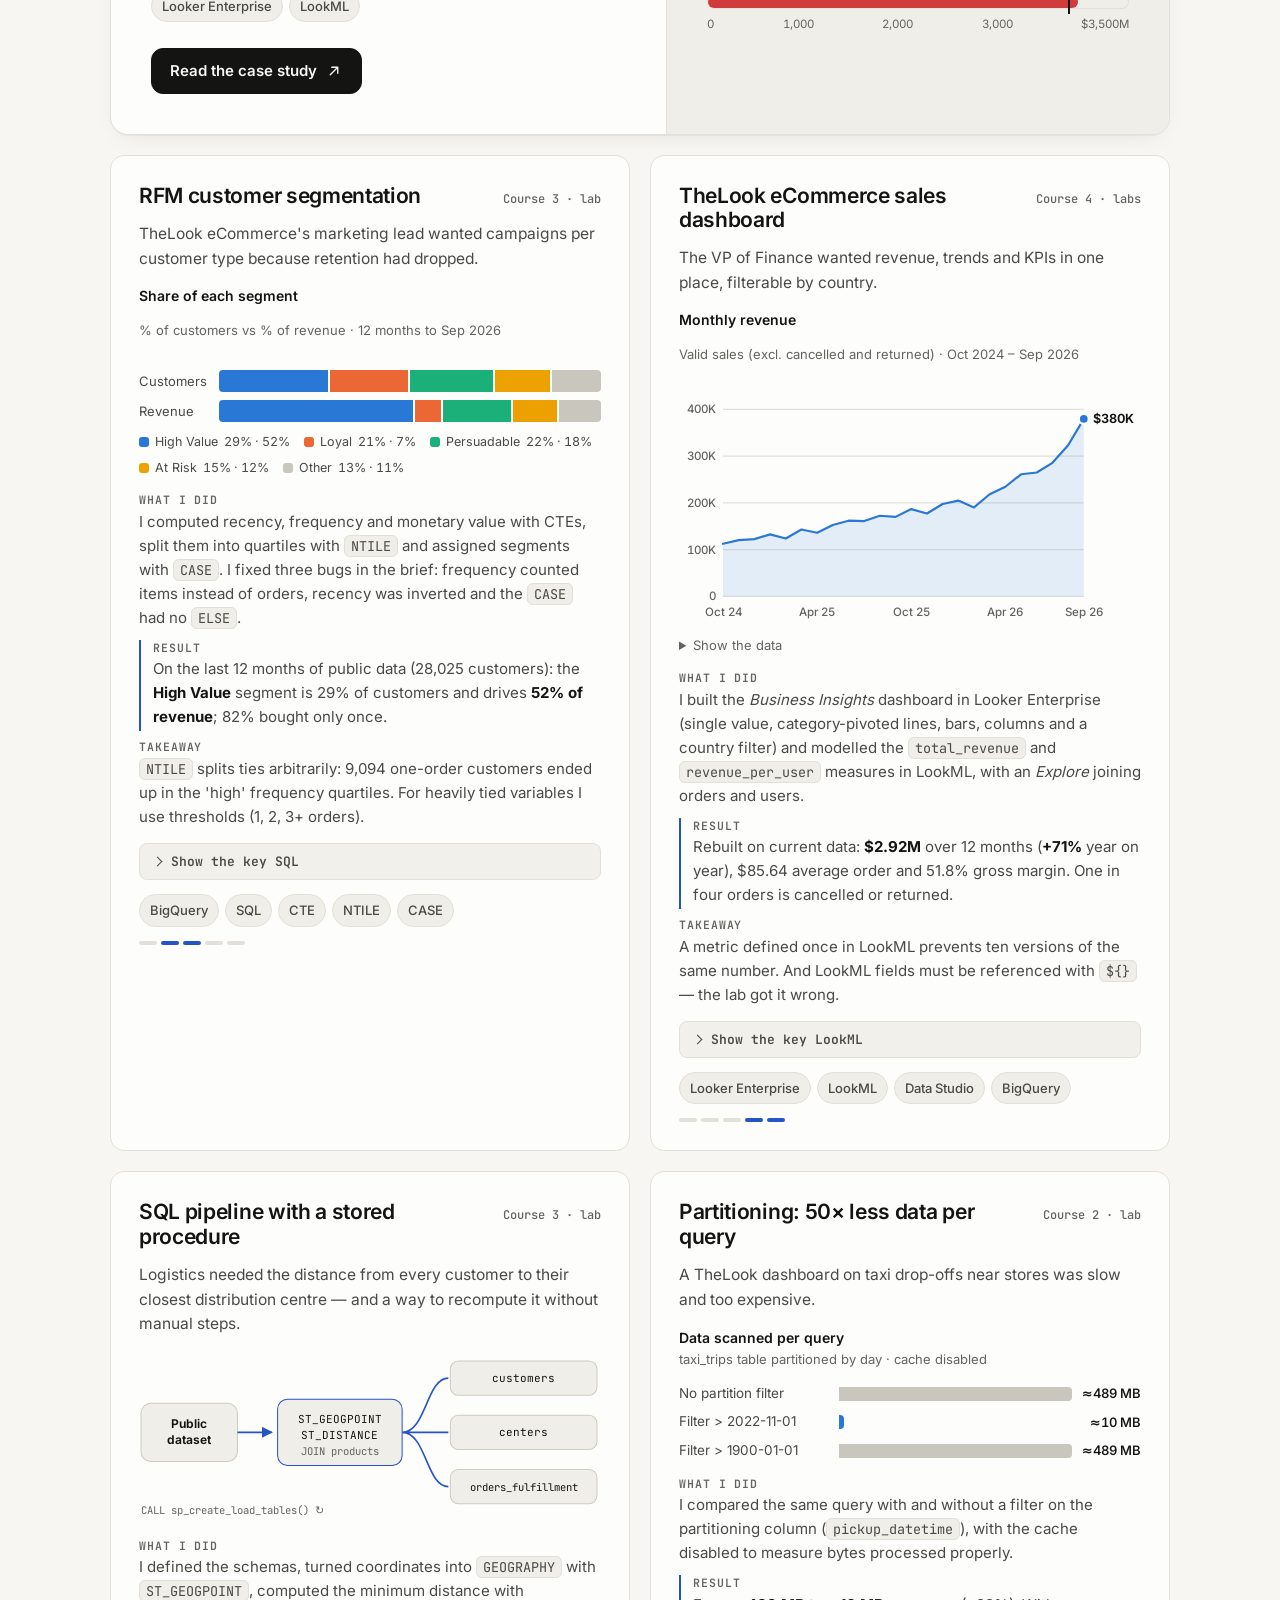
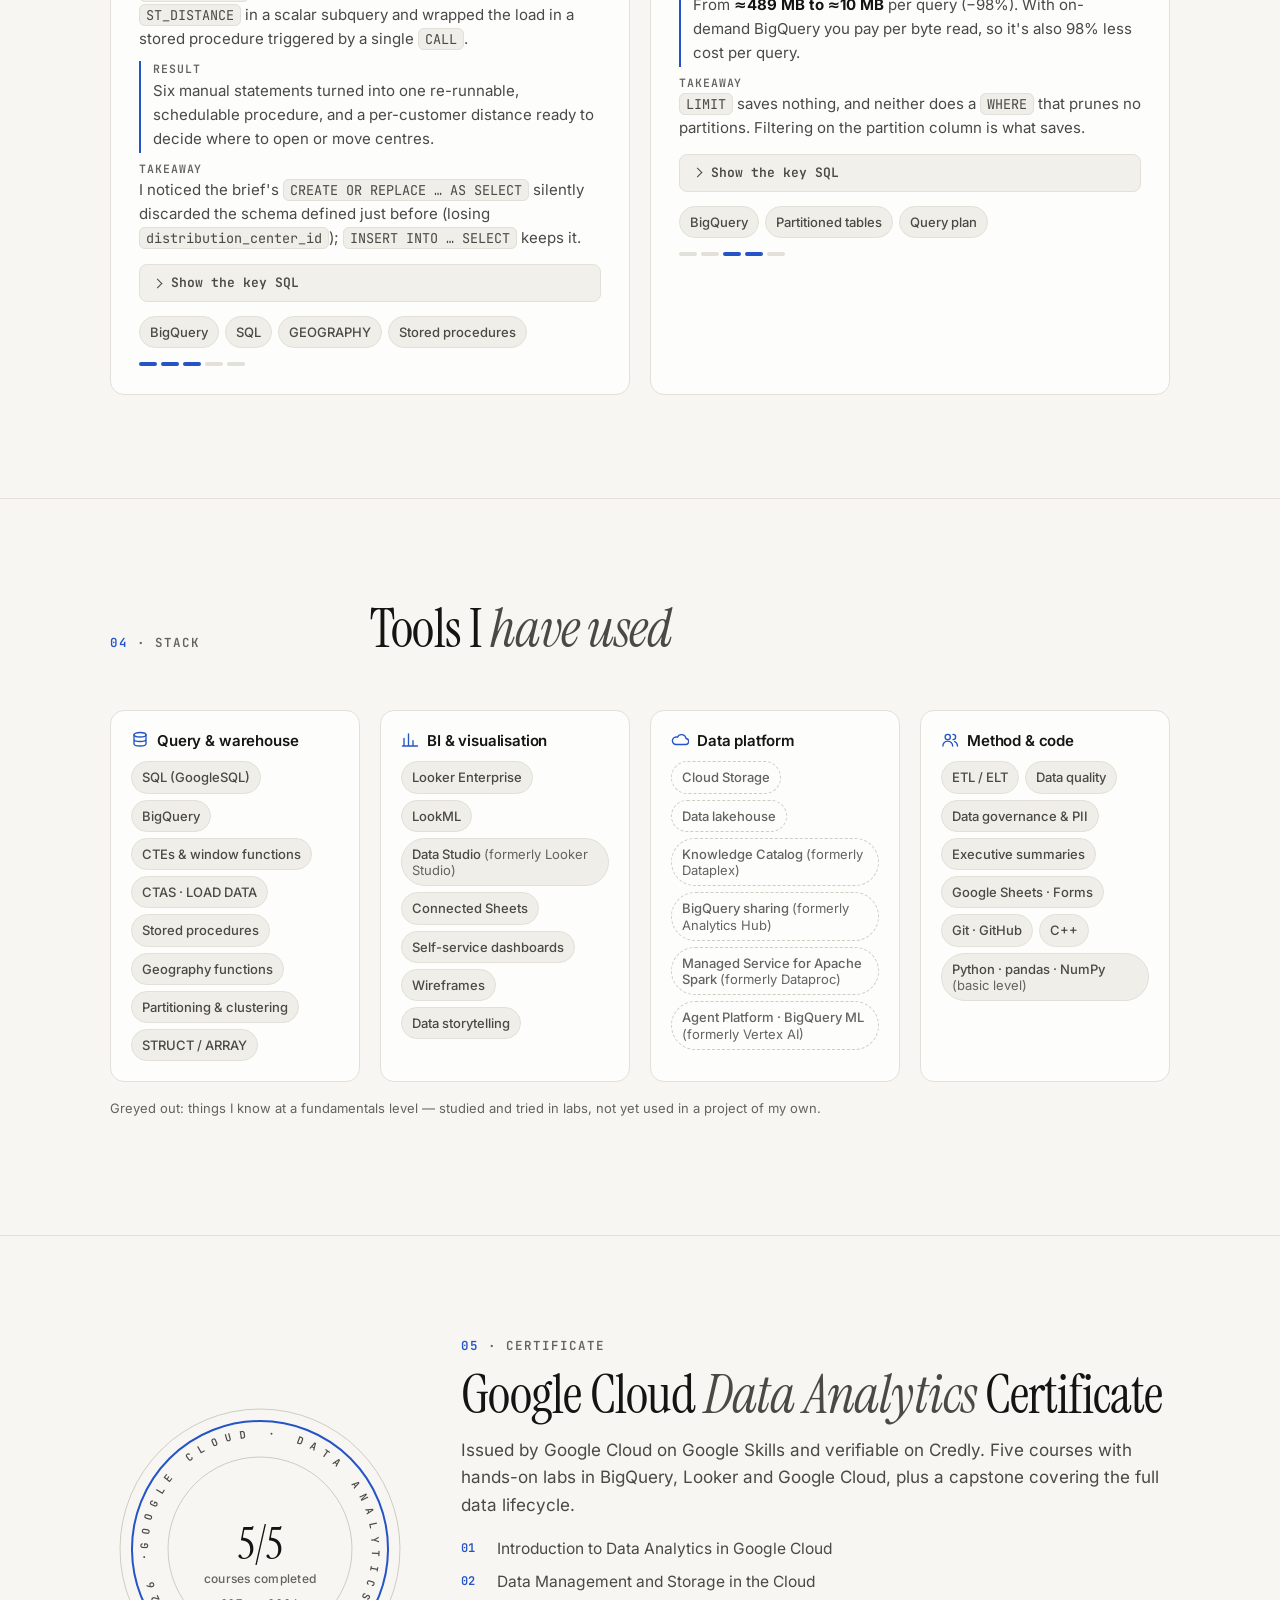
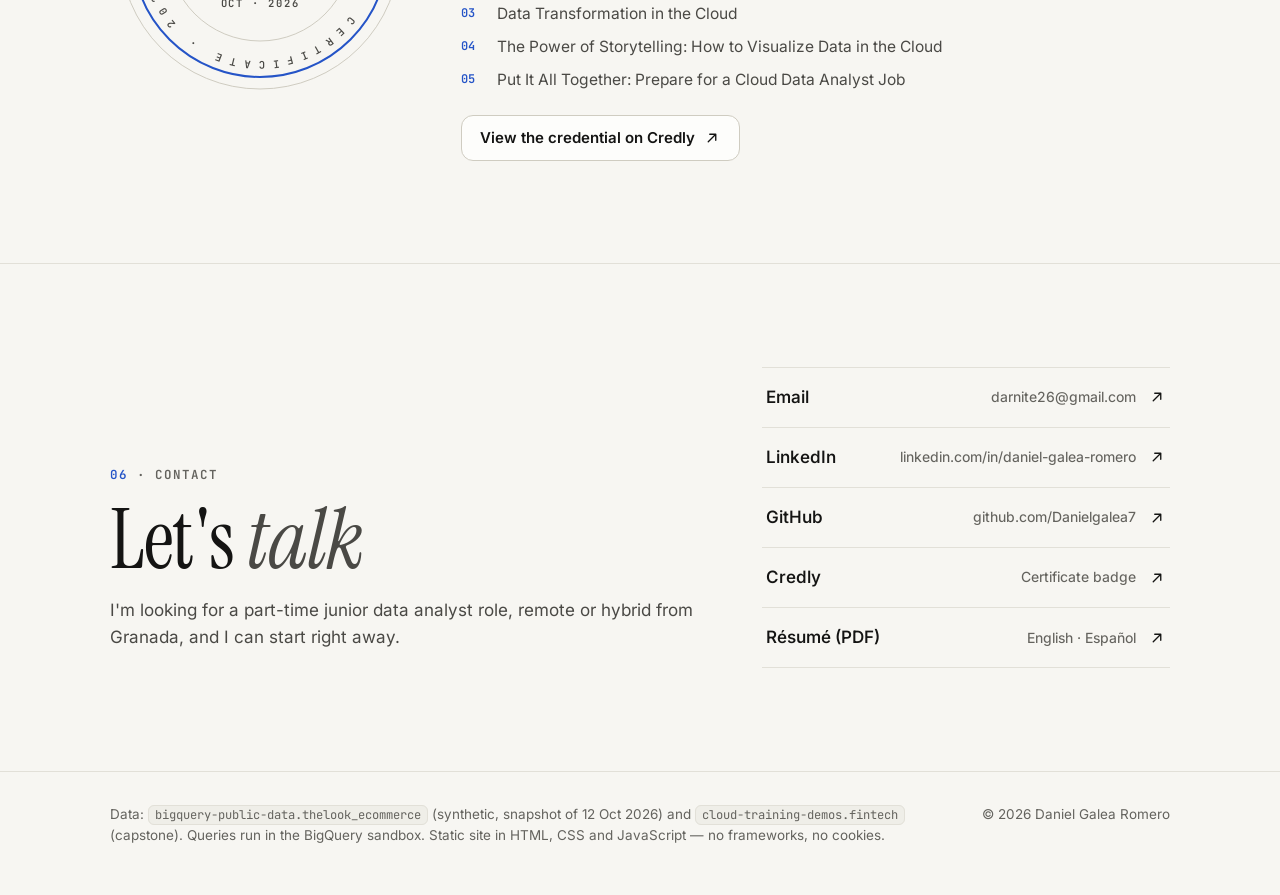
==== commit 71ef470f: "Nueva URL de LinkedIn Co-Authored-By: Claude Opus 5.5 <noreply@anthropic.com> Claude-Session: https:" ====
--- a/en/index.html
+++ b/en/index.html
@@ -33,7 +33,7 @@
 <link rel="preload" href="/assets/fonts/instrument-serif-latin-400-normal.woff2" as="font" type="font/woff2" crossorigin>
 <link rel="stylesheet" href="/assets/css/site.css?v=1">
 <script>try{var t=localStorage.getItem("theme");if(t)document.documentElement.setAttribute("data-theme",t)}catch(e){}document.documentElement.classList.add("js");</script>
-<script type="application/ld+json">{"@context": "https://schema.org", "@type": "Person", "name": "Daniel Galea Romero", "jobTitle": "Junior Data Analyst", "url": "https://danielgalea7.github.io/", "email": "mailto:darnite26@gmail.com", "address": {"@type": "PostalAddress", "addressLocality": "Granada", "addressCountry": "ES"}, "alumniOf": {"@type": "CollegeOrUniversity", "name": "Universidad de Granada"}, "knowsAbout": ["SQL", "BigQuery", "Looker", "LookML", "Data analysis", "Google Cloud"], "sameAs": ["https://www.linkedin.com/in/dani-galea-romero-060941371/", "https://github.com/Danielgalea7", "https://www.credly.com/badges/53fe75b2-e19a-4265-aa9f-7e4d497fc33a/public_url"]}</script>
+<script type="application/ld+json">{"@context": "https://schema.org", "@type": "Person", "name": "Daniel Galea Romero", "jobTitle": "Junior Data Analyst", "url": "https://danielgalea7.github.io/", "email": "mailto:darnite26@gmail.com", "address": {"@type": "PostalAddress", "addressLocality": "Granada", "addressCountry": "ES"}, "alumniOf": {"@type": "CollegeOrUniversity", "name": "Universidad de Granada"}, "knowsAbout": ["SQL", "BigQuery", "Looker", "LookML", "Data analysis", "Google Cloud"], "sameAs": ["https://www.linkedin.com/in/daniel-galea-romero-060941371/", "https://github.com/Danielgalea7", "https://www.credly.com/badges/53fe75b2-e19a-4265-aa9f-7e4d497fc33a/public_url"]}</script>
 </head>
 <body>
 <a class="skip" href="#main">Skip to content</a>
@@ -58,7 +58,7 @@
         <p class="pill"><span class="pulse" aria-hidden="true"></span>Available part-time · remote or hybrid from Granada, Spain</p>
         <div class="cta">
           <a class="btn primary" href="/cv/daniel-galea-romero-cv-en.pdf" download><svg viewBox="0 0 24 24" fill="none" stroke="currentColor" stroke-width="1.8" stroke-linecap="round" stroke-linejoin="round" aria-hidden="true" focusable="false"><path d="M12 4v12M6 11l6 6 6-6M5 20h14"/></svg>Download CV</a>
-          <a class="btn" href="https://www.linkedin.com/in/dani-galea-romero-060941371/" rel="me noopener" target="_blank">LinkedIn<svg viewBox="0 0 24 24" fill="none" stroke="currentColor" stroke-width="1.8" stroke-linecap="round" stroke-linejoin="round" aria-hidden="true" focusable="false"><path d="M7 17 17 7M9 7h8v8"/></svg></a>
+          <a class="btn" href="https://www.linkedin.com/in/daniel-galea-romero-060941371/" rel="me noopener" target="_blank">LinkedIn<svg viewBox="0 0 24 24" fill="none" stroke="currentColor" stroke-width="1.8" stroke-linecap="round" stroke-linejoin="round" aria-hidden="true" focusable="false"><path d="M7 17 17 7M9 7h8v8"/></svg></a>
           <a class="btn" href="mailto:darnite26@gmail.com"><svg viewBox="0 0 24 24" fill="none" stroke="currentColor" stroke-width="1.8" stroke-linecap="round" stroke-linejoin="round" aria-hidden="true" focusable="false"><rect x="3" y="5" width="18" height="14" rx="2"/><path d="m3 7 9 6 9-6"/></svg>Email me</a>
         </div>
       </div>
@@ -286,7 +286,7 @@
         <h2 id="contact-h" style="margin-top:14px">Let's <em>talk</em></h2>
         <p class="section-intro">I'm looking for a part-time junior data analyst role, remote or hybrid from Granada, and I can start right away.</p>
       </div>
-      <ul class="links"><li><a href="mailto:darnite26@gmail.com">Email<span>darnite26@gmail.com</span><svg viewBox="0 0 24 24" fill="none" stroke="currentColor" stroke-width="1.8" stroke-linecap="round" stroke-linejoin="round" aria-hidden="true" focusable="false"><path d="M7 17 17 7M9 7h8v8"/></svg></a></li><li><a href="https://www.linkedin.com/in/dani-galea-romero-060941371/" rel="me noopener" target="_blank">LinkedIn<span>linkedin.com/in/dani-galea-romero</span><svg viewBox="0 0 24 24" fill="none" stroke="currentColor" stroke-width="1.8" stroke-linecap="round" stroke-linejoin="round" aria-hidden="true" focusable="false"><path d="M7 17 17 7M9 7h8v8"/></svg></a></li><li><a href="https://github.com/Danielgalea7" rel="me noopener" target="_blank">GitHub<span>github.com/Danielgalea7</span><svg viewBox="0 0 24 24" fill="none" stroke="currentColor" stroke-width="1.8" stroke-linecap="round" stroke-linejoin="round" aria-hidden="true" focusable="false"><path d="M7 17 17 7M9 7h8v8"/></svg></a></li><li><a href="https://www.credly.com/badges/53fe75b2-e19a-4265-aa9f-7e4d497fc33a/public_url" rel="me noopener" target="_blank">Credly<span>Certificate badge</span><svg viewBox="0 0 24 24" fill="none" stroke="currentColor" stroke-width="1.8" stroke-linecap="round" stroke-linejoin="round" aria-hidden="true" focusable="false"><path d="M7 17 17 7M9 7h8v8"/></svg></a></li><li><a href="/cv/daniel-galea-romero-cv-en.pdf" download>Résumé (PDF)<span>English · Español</span><svg viewBox="0 0 24 24" fill="none" stroke="currentColor" stroke-width="1.8" stroke-linecap="round" stroke-linejoin="round" aria-hidden="true" focusable="false"><path d="M7 17 17 7M9 7h8v8"/></svg></a></li></ul>
+      <ul class="links"><li><a href="mailto:darnite26@gmail.com">Email<span>darnite26@gmail.com</span><svg viewBox="0 0 24 24" fill="none" stroke="currentColor" stroke-width="1.8" stroke-linecap="round" stroke-linejoin="round" aria-hidden="true" focusable="false"><path d="M7 17 17 7M9 7h8v8"/></svg></a></li><li><a href="https://www.linkedin.com/in/daniel-galea-romero-060941371/" rel="me noopener" target="_blank">LinkedIn<span>linkedin.com/in/daniel-galea-romero</span><svg viewBox="0 0 24 24" fill="none" stroke="currentColor" stroke-width="1.8" stroke-linecap="round" stroke-linejoin="round" aria-hidden="true" focusable="false"><path d="M7 17 17 7M9 7h8v8"/></svg></a></li><li><a href="https://github.com/Danielgalea7" rel="me noopener" target="_blank">GitHub<span>github.com/Danielgalea7</span><svg viewBox="0 0 24 24" fill="none" stroke="currentColor" stroke-width="1.8" stroke-linecap="round" stroke-linejoin="round" aria-hidden="true" focusable="false"><path d="M7 17 17 7M9 7h8v8"/></svg></a></li><li><a href="https://www.credly.com/badges/53fe75b2-e19a-4265-aa9f-7e4d497fc33a/public_url" rel="me noopener" target="_blank">Credly<span>Certificate badge</span><svg viewBox="0 0 24 24" fill="none" stroke="currentColor" stroke-width="1.8" stroke-linecap="round" stroke-linejoin="round" aria-hidden="true" focusable="false"><path d="M7 17 17 7M9 7h8v8"/></svg></a></li><li><a href="/cv/daniel-galea-romero-cv-en.pdf" download>Résumé (PDF)<span>English · Español</span><svg viewBox="0 0 24 24" fill="none" stroke="currentColor" stroke-width="1.8" stroke-linecap="round" stroke-linejoin="round" aria-hidden="true" focusable="false"><path d="M7 17 17 7M9 7h8v8"/></svg></a></li></ul>
     </div>
   </section>
 </main>
